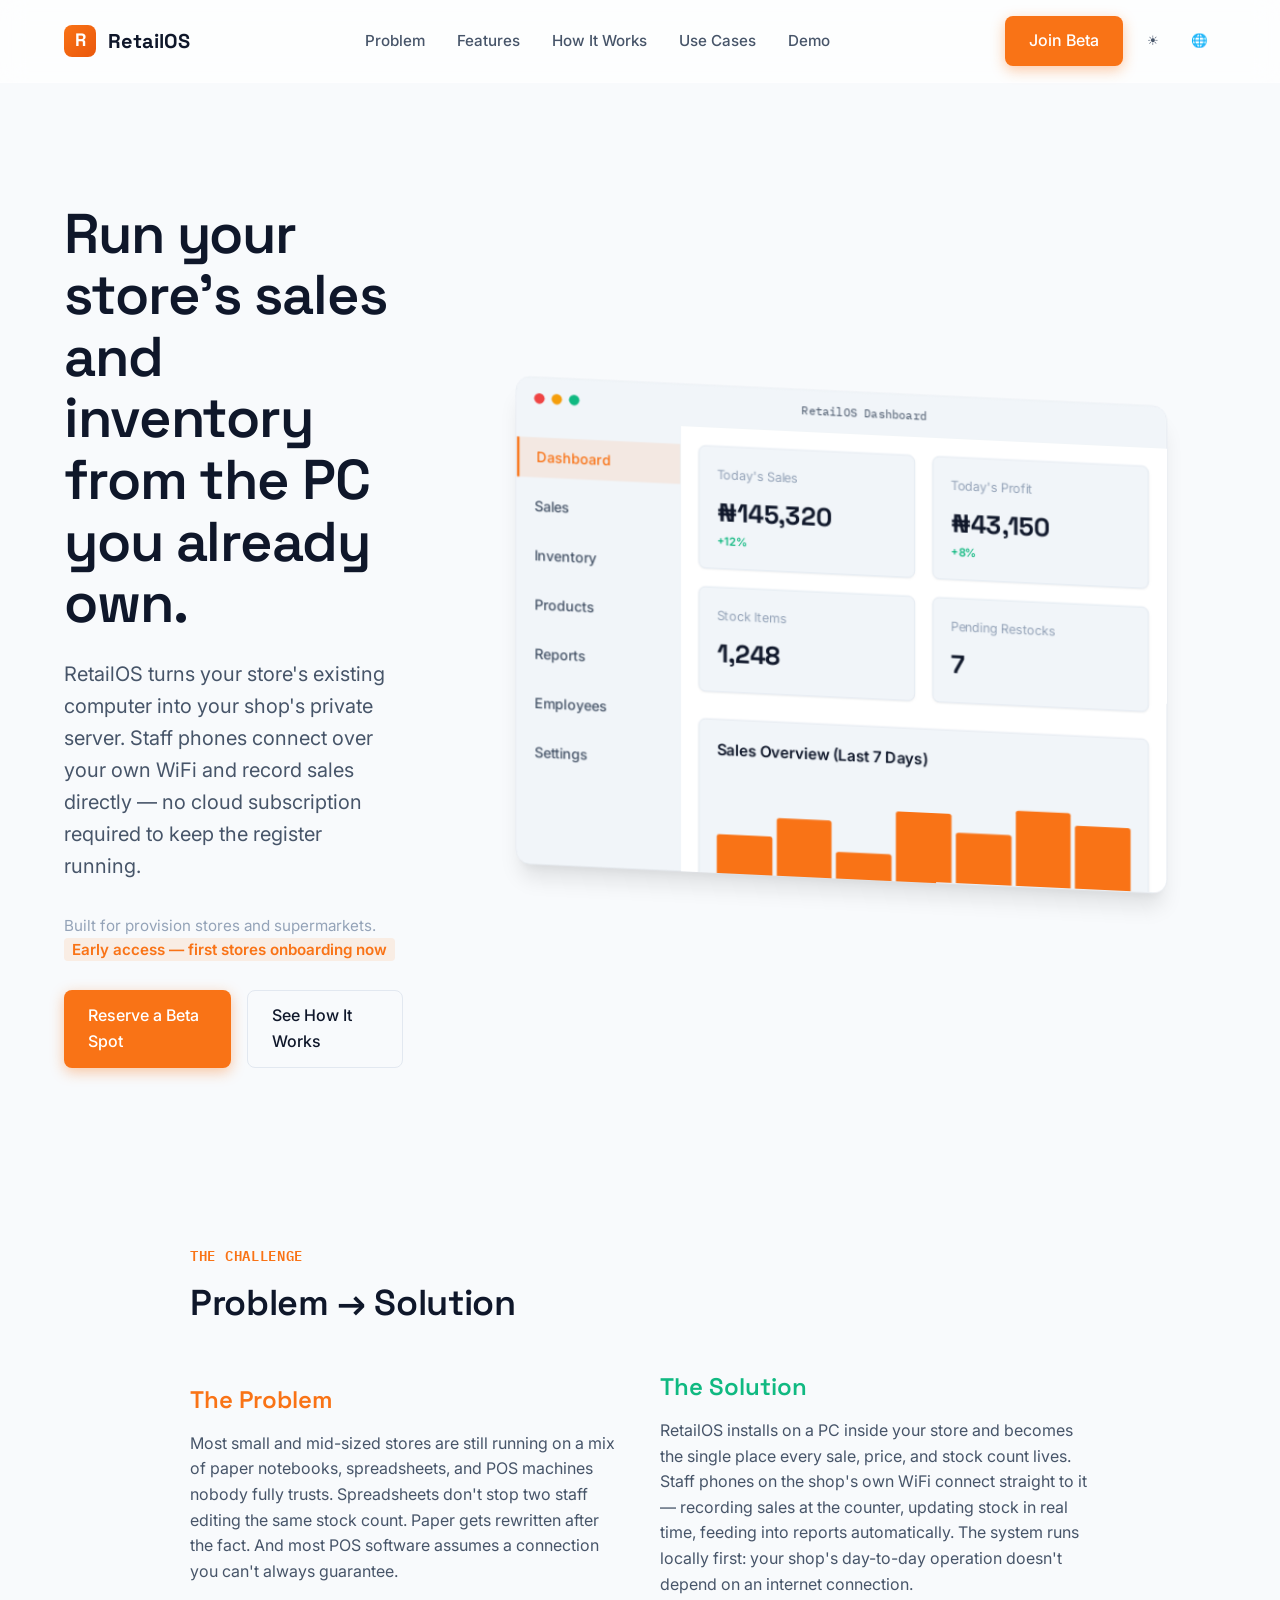
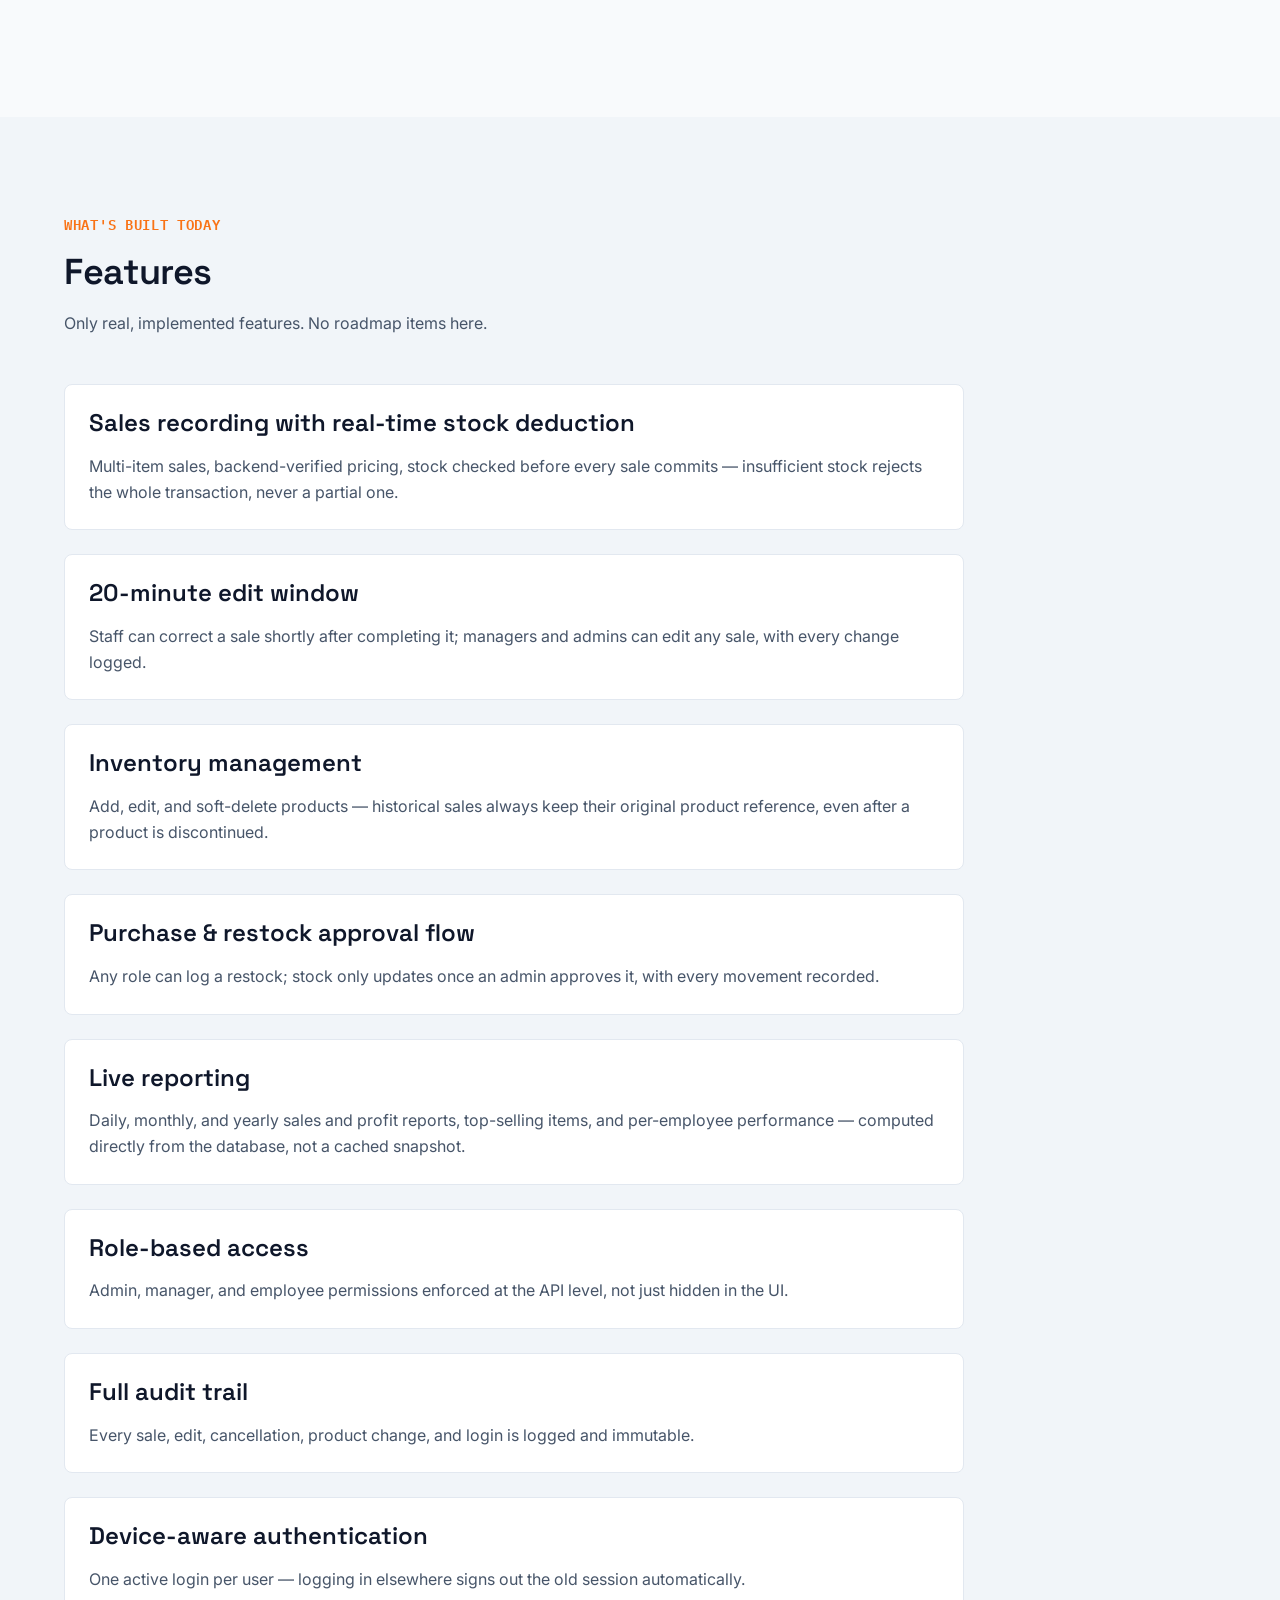
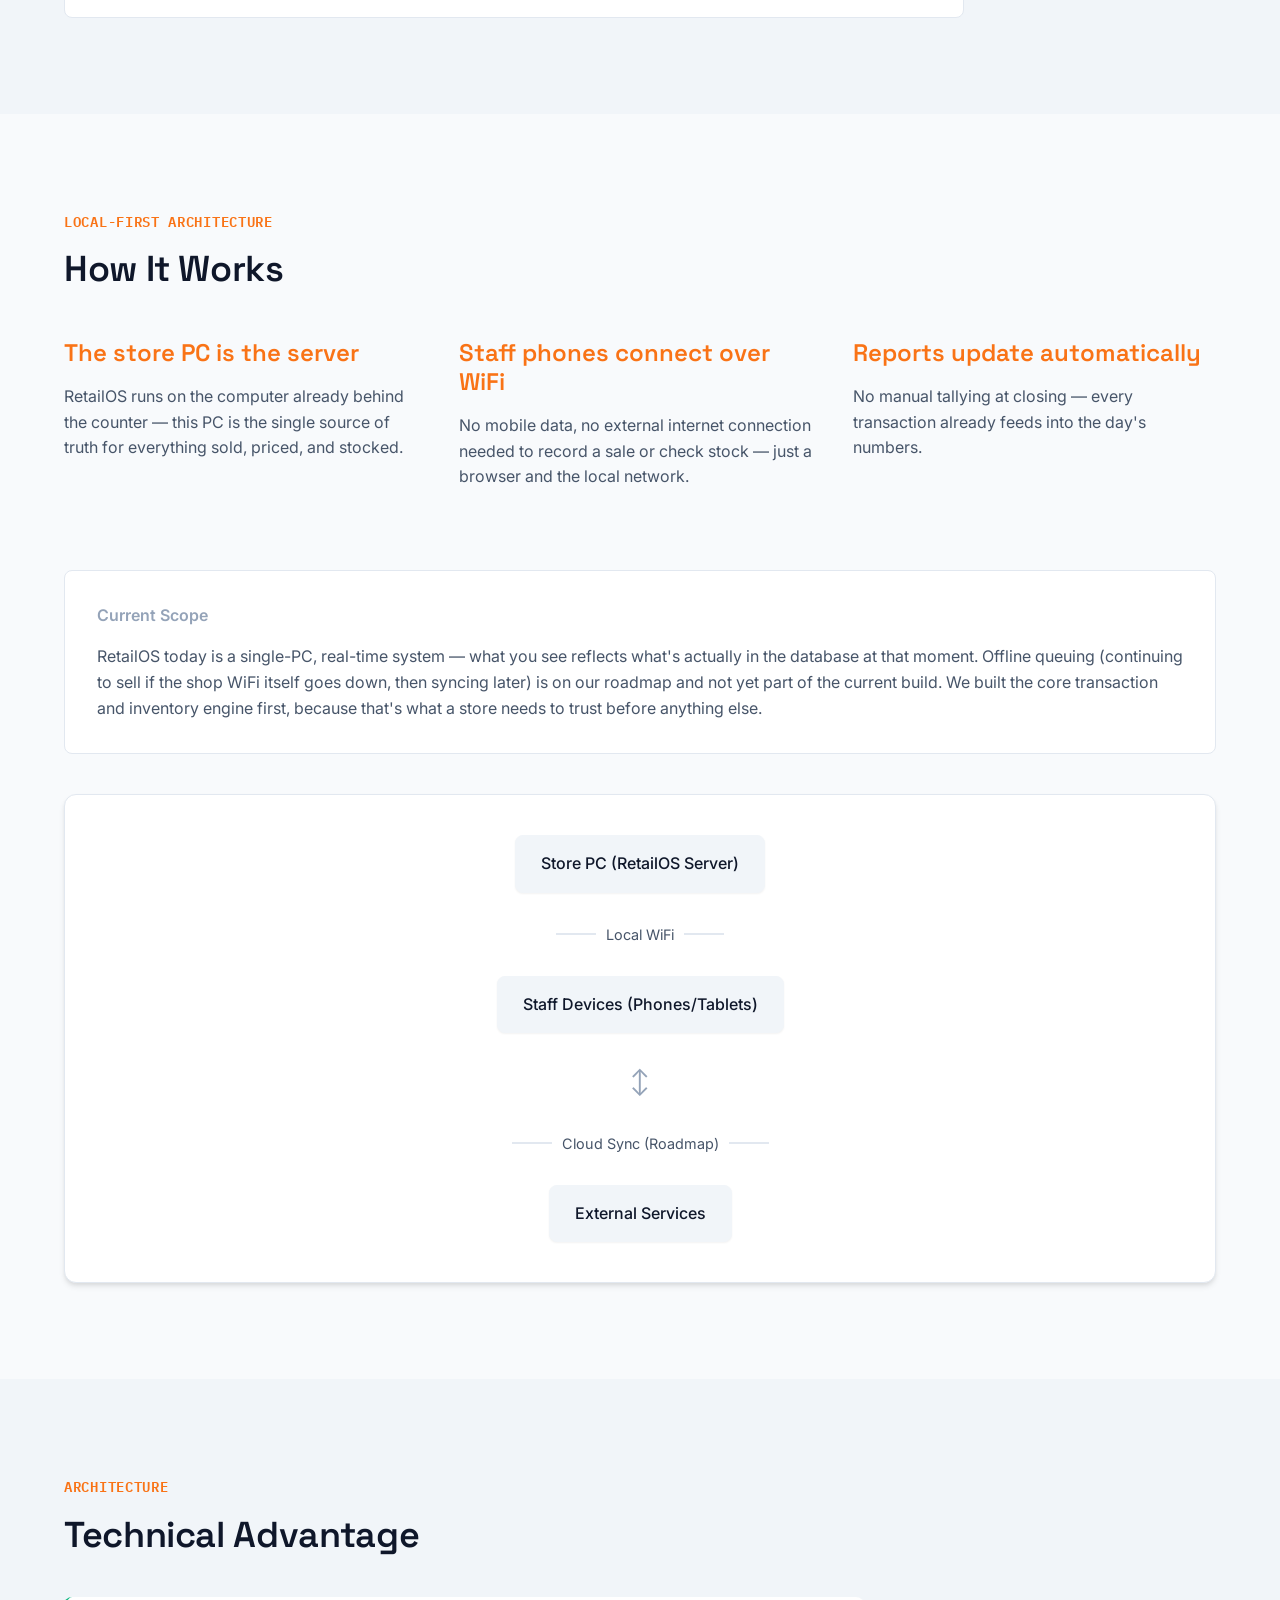
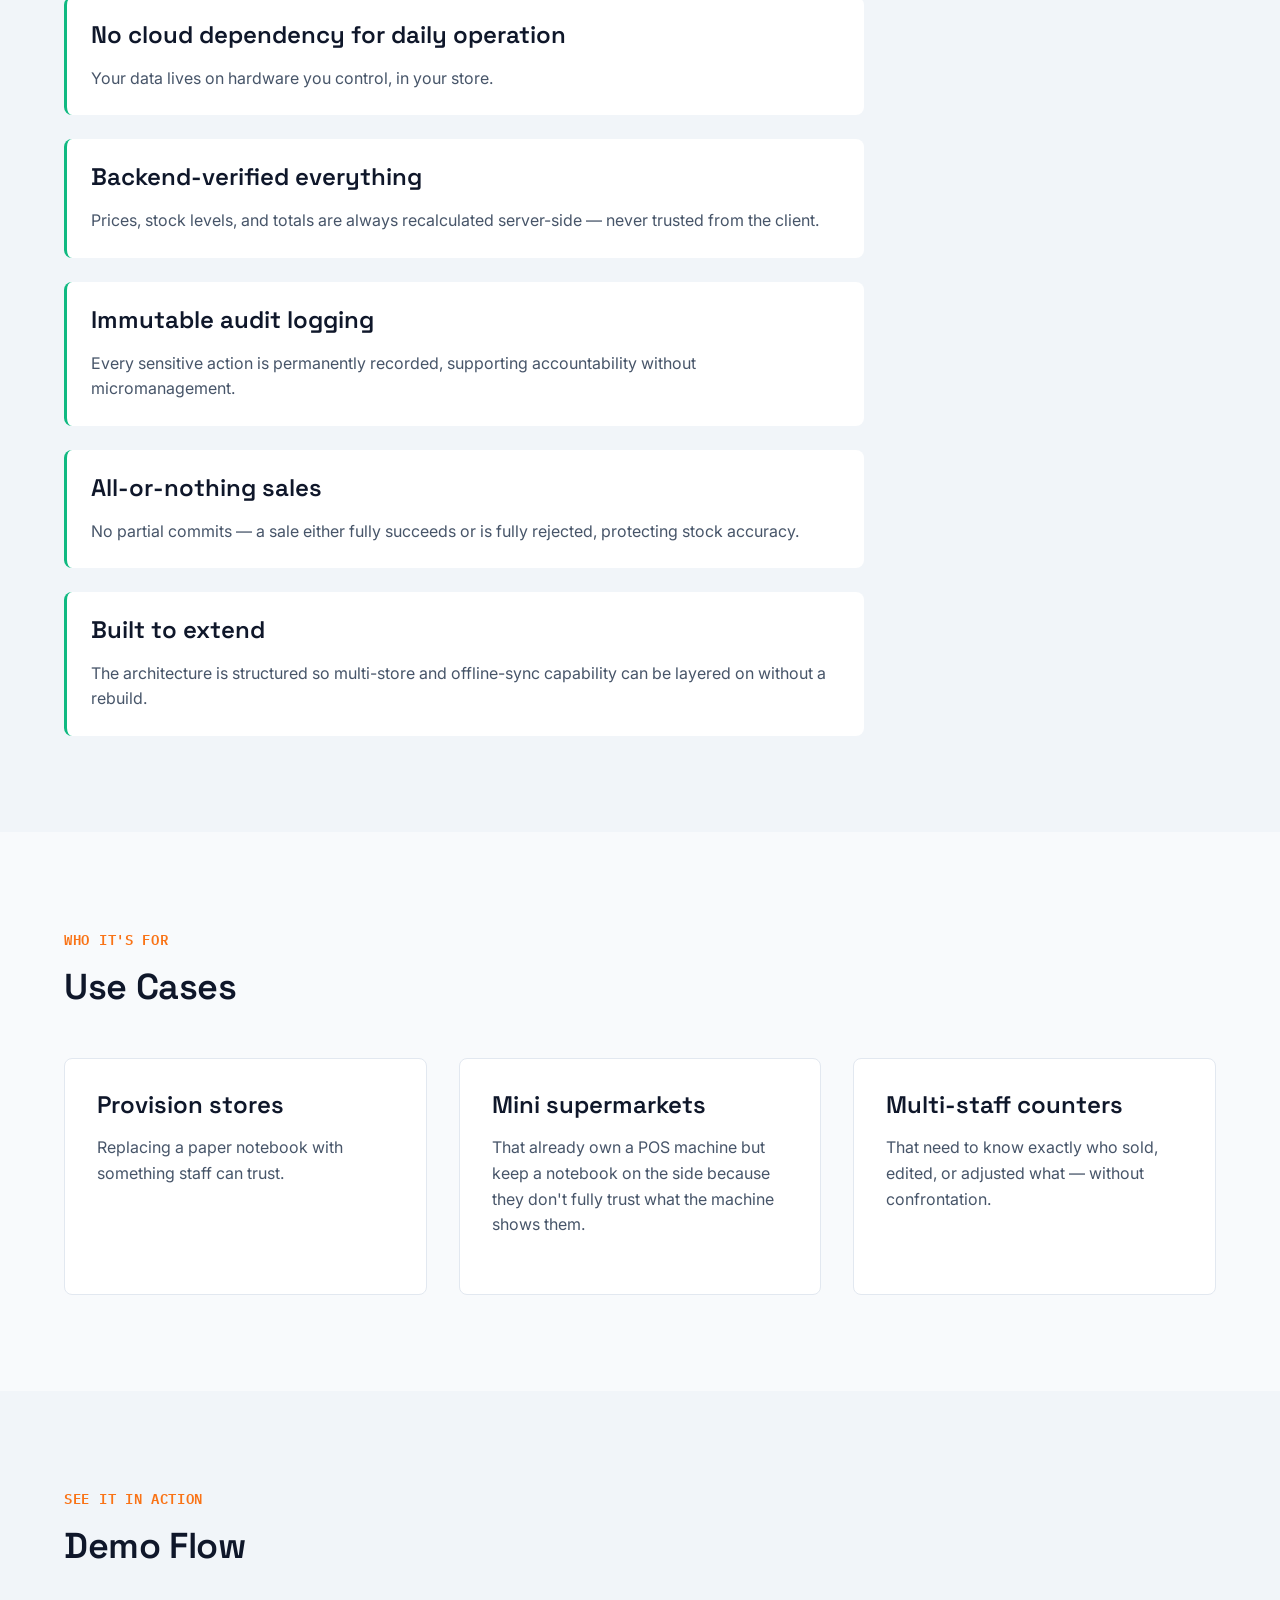
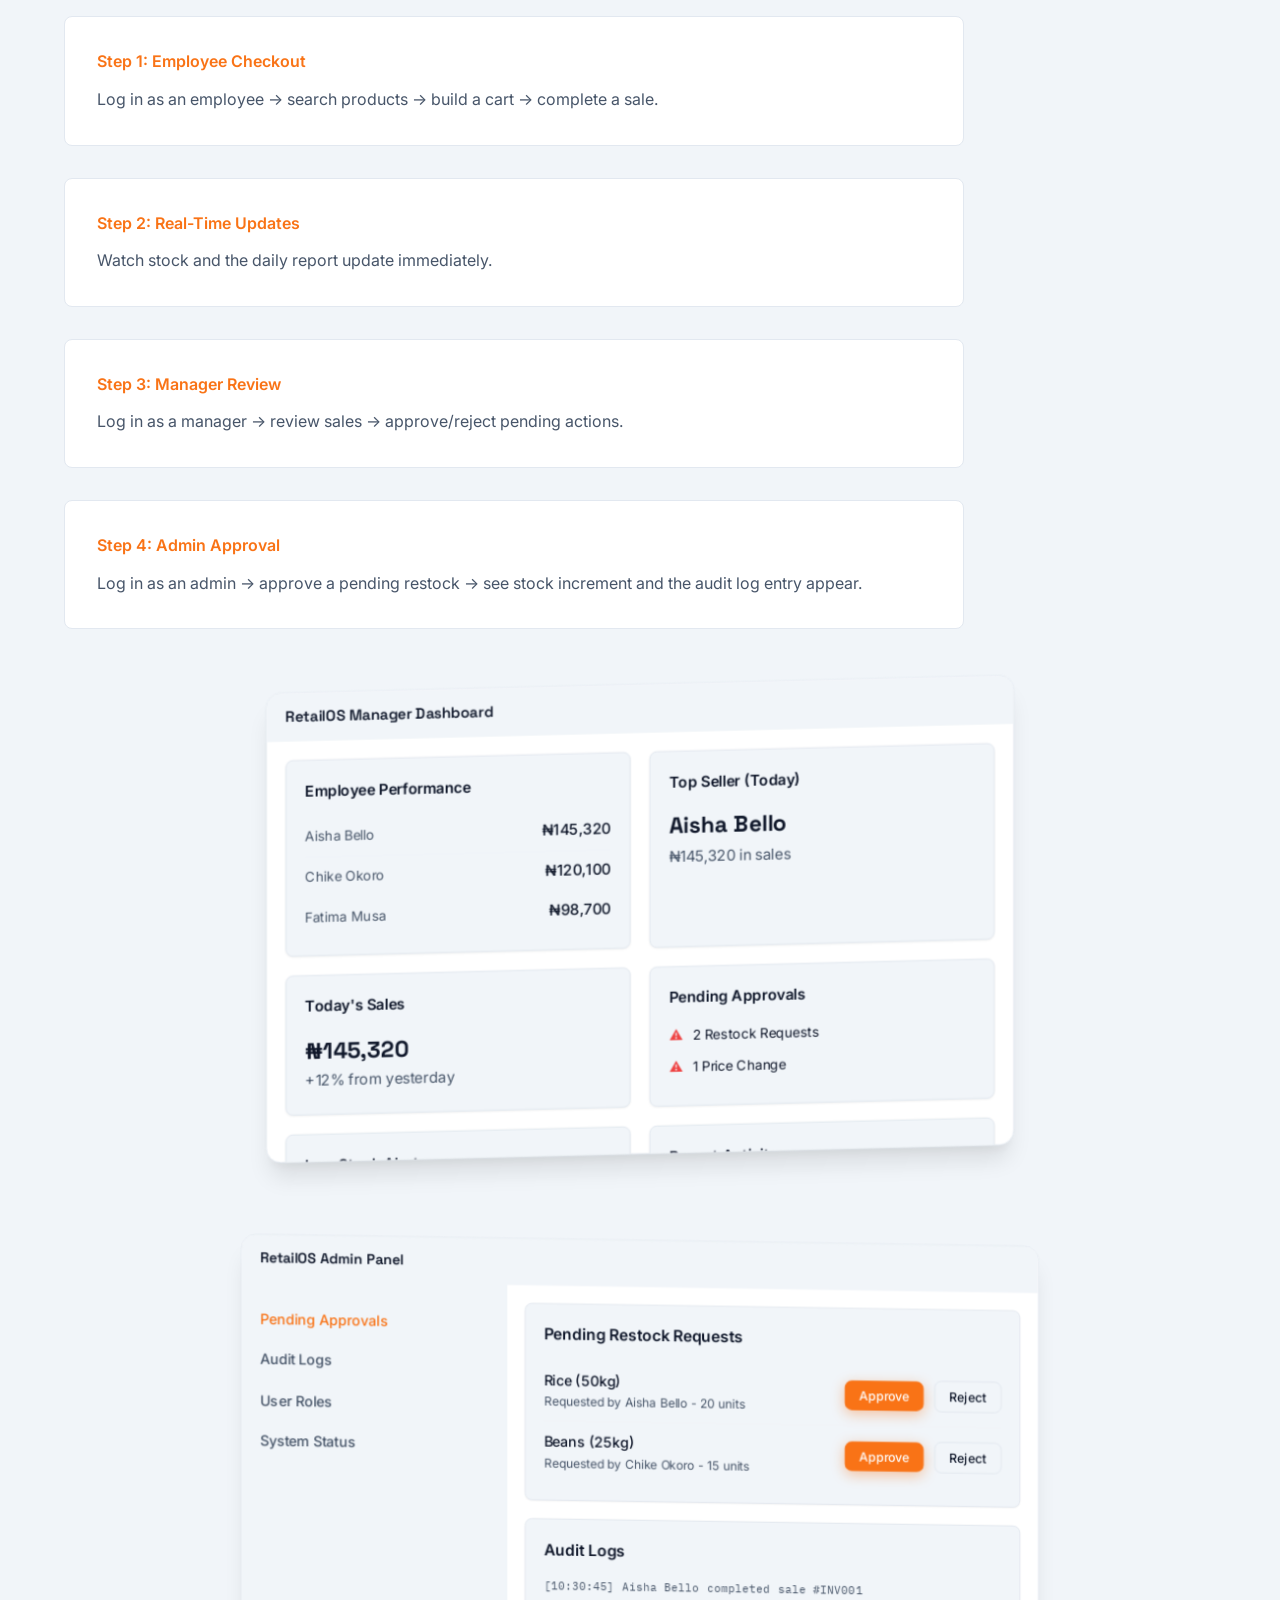
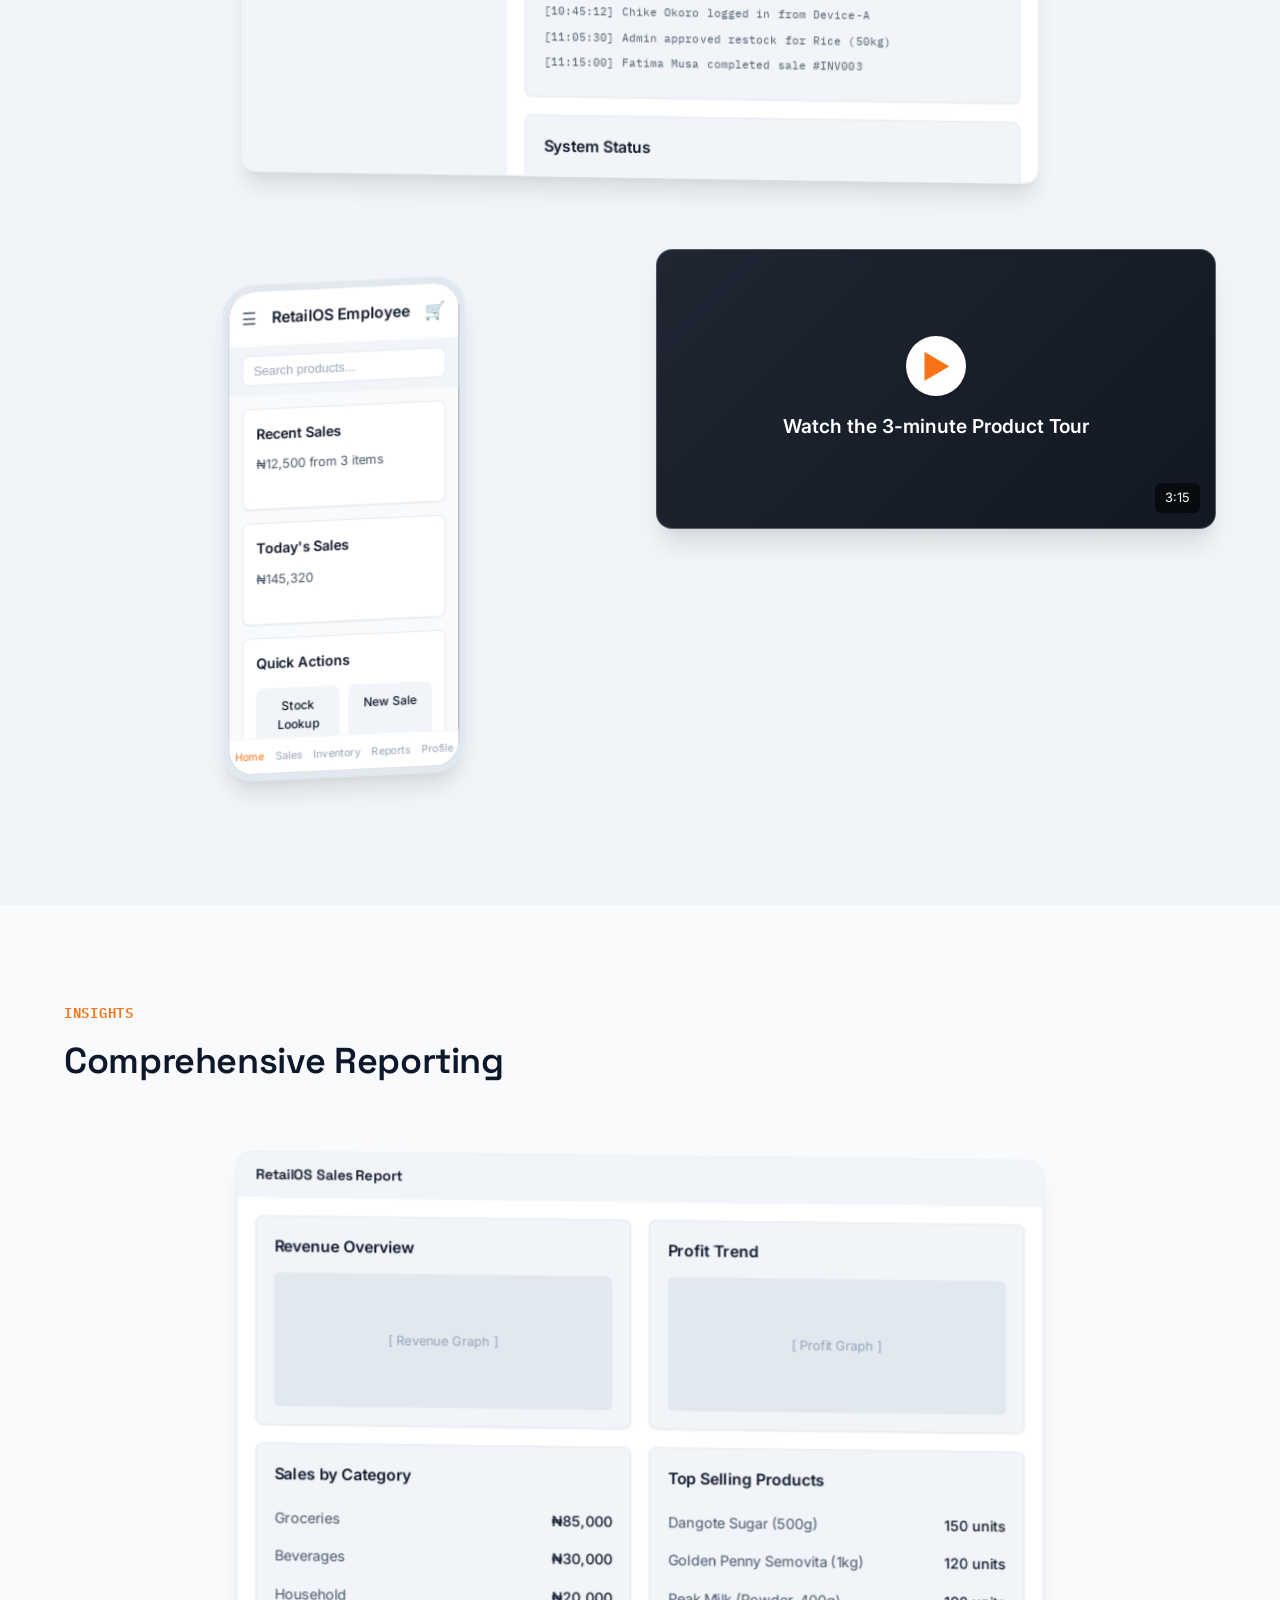
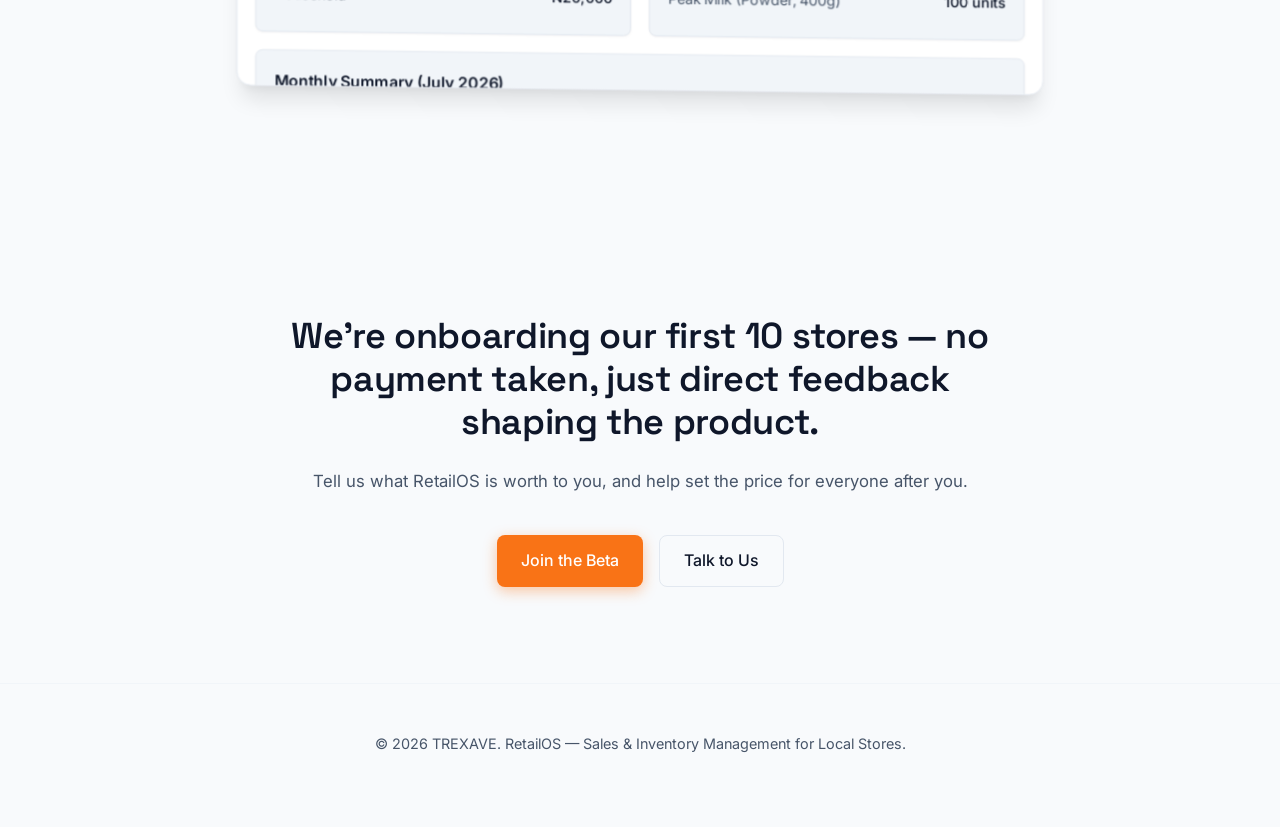
==== retailos.html @ 7432a043 "landing" ====
<!DOCTYPE html>
<html lang="en">

<head>
  <meta charset="UTF-8">
  <meta name="viewport" content="width=device-width, initial-scale=1.0">
  <title>RetailOS — Sales & Inventory Management for Local Stores</title>
  <link rel="preconnect" href="https://fonts.googleapis.com">
  <link rel="preconnect" href="https://fonts.gstatic.com" crossorigin>
  <link
    href="https://fonts.googleapis.com/css2?family=Space+Grotesk:wght@400;500;600;700&family=Inter:wght@400;500;600;700&family=IBM+Plex+Mono:wght@400;500;600&display=swap"
    rel="stylesheet">
  <style>
    /* Embedded CSS from style.css */
    :root {
      /* TX RetailOS Design System - Light Mode (Default) */
      --primary: #F97316; /* Primary Orange */
      --primary-hover: #EA580C;
      --primary-light: rgba(249, 115, 22, 0.1);
      --accent: #F97316;
      --accent-soft: rgba(249, 115, 22, 0.1);
      
      --bg-main: #F8FAFC;
      --surface: #FFFFFF;
      --surface-2: #F1F5F9;
      --surface-3: #E2E8F0;
      
      --text-main: #0F172A;
      --text-muted: #475569;
      --text-faint: #94A3B8;
      
      --border: #E2E8F0;
      --border-soft: #F1F5F9;
      
      --success: #10B981;
      --success-bg: rgba(16, 185, 129, 0.1);
      --danger: #EF4444;
      --danger-bg: rgba(239, 68, 68, 0.1);
      --warning: #F59E0B;
      --warning-bg: rgba(245, 158, 11, 0.1);
      --info: #3B82F6;
      --info-bg: rgba(59, 130, 246, 0.1);
      
      --shadow-sm: 0 1px 2px 0 rgba(0, 0, 0, 0.05);
      --shadow-md: 0 4px 6px -1px rgba(0, 0, 0, 0.1), 0 2px 4px -1px rgba(0, 0, 0, 0.06);
      --shadow-lg: 0 10px 15px -3px rgba(0, 0, 0, 0.1), 0 4px 6px -2px rgba(0, 0, 0, 0.05);
      --shadow-xl: 0 20px 25px -5px rgba(0, 0, 0, 0.1), 0 10px 10px -5px rgba(0, 0, 0, 0.04);
      --shadow-glass: 0 8px 32px 0 rgba(31, 38, 135, 0.07);
      
      --radius-sm: 0.375rem;
      --radius-md: 0.5rem;
      --radius-lg: 0.75rem;
      --radius-xl: 1rem;
      --radius-2xl: 1.5rem;
      --radius-full: 9999px;
      
      --font-sans: 'Inter', -apple-system, BlinkMacSystemFont, 'Segoe UI', Roboto, Helvetica, Arial, sans-serif;
      --font-display: 'Space Grotesk', var(--font-sans);
      --font-mono: 'IBM Plex Mono', 'JetBrains Mono', monospace;
      
      --glass-bg: rgba(255, 255, 255, 0.7);
      --glass-border: rgba(255, 255, 255, 0.18);
    }
    
    [data-theme="dark"] {
      /* TX RetailOS Design System - Dark Mode */
      --bg-main: #0B0D10; /* Dark Background */
      --surface: #15181D;
      --surface-2: #334155;
      --surface-3: #475569;
      
      --text-main: #F8FAFC;
      --text-muted: #CBD5E1;
      --text-faint: #64748B;
      
      --border: #334155;
      --border-soft: #1E293B;
      
      --shadow-sm: 0 1px 2px 0 rgba(0, 0, 0, 0.5);
      --shadow-md: 0 4px 6px -1px rgba(0, 0, 0, 0.5), 0 2px 4px -1px rgba(0, 0, 0, 0.3);
      --shadow-lg: 0 10px 15px -3px rgba(0, 0, 0, 0.5), 0 4px 6px -2px rgba(0, 0, 0, 0.3);
      --shadow-xl: 0 20px 25px -5px rgba(0, 0, 0, 0.5), 0 10px 10px -5px rgba(0, 0, 0, 0.3);
      --shadow-glass: 0 8px 32px 0 rgba(0, 0, 0, 0.37);
      
      --glass-bg: rgba(30, 41, 59, 0.7);
      --glass-border: rgba(255, 255, 255, 0.05);
    }
    
    * {
      box-sizing: border-box;
      margin: 0;
      padding: 0;
    }
    
    body {
      font-family: var(--font-sans);
      background-color: var(--bg-main);
      color: var(--text-main);
      line-height: 1.6;
      -webkit-font-smoothing: antialiased;
      -moz-osx-font-smoothing: grayscale;
      transition: background-color 0.3s ease, color 0.3s ease;
    }
    
    h1, h2, h3, h4, h5, h6 {
      font-family: var(--font-display);
      font-weight: 600;
      line-height: 1.2;
      margin-bottom: 1rem;
      color: var(--text-main);
    }
    
    h1 { font-size: 3rem; letter-spacing: -0.02em; }
    h2 { font-size: 2.25rem; letter-spacing: -0.01em; }
    h3 { font-size: 1.5rem; }
    
    p {
      margin-bottom: 1.5rem;
      color: var(--text-muted);
    }
    
    a {
      color: var(--primary);
      text-decoration: none;
      transition: color 0.2s ease;
    }
    
    a:hover {
      color: var(--primary-hover);
    }
    
    .container {
      width: 100%;
      max-width: 1200px;
      margin: 0 auto;
      padding: 0 24px;
    }
    
    .section {
      padding: 96px 0;
    }
    
    .section-soft {
      background-color: var(--surface-2);
    }
    
    .eyebrow {
      font-family: var(--font-mono);
      font-size: 0.875rem;
      text-transform: uppercase;
      letter-spacing: 0.05em;
      color: var(--primary);
      font-weight: 600;
      margin-bottom: 16px;
    }
    
    /* Buttons */
    .btn {
      display: inline-flex;
      align-items: center;
      justify-content: center;
      padding: 12px 24px;
      border-radius: var(--radius-md);
      font-weight: 500;
      font-size: 1rem;
      cursor: pointer;
      transition: all 0.2s ease;
      border: none;
      font-family: var(--font-sans);
    }
    
    .btn-primary {
      background-color: var(--primary);
      color: white;
      box-shadow: 0 4px 14px 0 rgba(249, 115, 22, 0.39);
    }
    
    .btn-primary:hover {
      background-color: var(--primary-hover);
      transform: translateY(-1px);
      box-shadow: 0 6px 20px rgba(249, 115, 22, 0.23);
      color: white;
    }
    
    .btn-outline {
      background-color: transparent;
      color: var(--text-main);
      border: 1px solid var(--border);
    }
    
    .btn-outline:hover {
      background-color: var(--surface-2);
      border-color: var(--text-faint);
    }
    
    .btn-sm {
      padding: 8px 16px;
      font-size: 0.875rem;
    }
    
    /* Header */
    .site-header {
      position: sticky;
      top: 0;
      z-index: 100;
      background: var(--glass-bg);
      backdrop-filter: blur(12px);
      -webkit-backdrop-filter: blur(12px);
      border-bottom: 1px solid var(--glass-border);
      padding: 16px 0;
    }
    
    .header-inner {
      display: flex;
      align-items: center;
      justify-content: space-between;
    }
    
    .logo {
      display: flex;
      align-items: center;
      gap: 12px;
      font-family: var(--font-display);
      font-weight: 700;
      font-size: 1.25rem;
      color: var(--text-main);
    }
    
    .logo-icon {
      width: 32px;
      height: 32px;
      background: linear-gradient(135deg, var(--primary), var(--primary-hover));
      border-radius: 8px;
      display: flex;
      align-items: center;
      justify-content: center;
      color: white;
      font-weight: bold;
      font-size: 18px;
    }
    
    .main-nav {
      display: flex;
      gap: 32px;
    }
    
    .main-nav a {
      color: var(--text-muted);
      font-weight: 500;
      font-size: 0.95rem;
    }
    
    .main-nav a:hover {
      color: var(--text-main);
    }
    
    .header-actions {
      display: flex;
      align-items: center;
      gap: 16px;
    }
    
    /* Theme & Lang Toggles */
    .icon-btn {
      background: transparent;
      border: none;
      color: var(--text-muted);
      cursor: pointer;
      padding: 8px;
      border-radius: var(--radius-md);
      display: flex;
      align-items: center;
      justify-content: center;
      transition: all 0.2s ease;
    }
    
    .icon-btn:hover {
      background: var(--surface-2);
      color: var(--text-main);
    }
    
    .lang-selector {
      position: relative;
    }
    
    .lang-dropdown {
      position: absolute;
      top: 100%;
      right: 0;
      margin-top: 8px;
      background: var(--surface);
      border: 1px solid var(--border);
      border-radius: var(--radius-md);
      box-shadow: var(--shadow-lg);
      padding: 8px;
      min-width: 160px;
      display: none;
      z-index: 1000;
    }
    
    .lang-selector:hover .lang-dropdown {
      display: block;
    }
    
    .lang-option {
      display: block;
      padding: 8px 12px;
      color: var(--text-main);
      text-decoration: none;
      border-radius: var(--radius-sm);
      font-size: 0.9rem;
    }
    
    .lang-option:hover {
      background: var(--surface-2);
    }
    
    /* Hero Section */
    .hero {
      padding: 120px 0 80px;
      overflow: hidden;
    }
    
    .hero-grid {
      display: grid;
      grid-template-columns: 1fr 1fr;
      gap: 64px;
      align-items: center;
    }
    
    .hero-copy h1 {
      font-size: 3.5rem;
      line-height: 1.1;
      margin-bottom: 24px;
    }
    
    .hero-sub {
      font-size: 1.25rem;
      color: var(--text-muted);
      margin-bottom: 32px;
      max-width: 540px;
    }
    
    .hero-actions {
      display: flex;
      gap: 16px;
    }
    
    /* Glassmorphism & Mockup Base Styles */
    .mockup-container {
      position: relative;
      perspective: 1000px;
    }
    
    .glass-panel {
      background: var(--glass-bg);
      backdrop-filter: blur(16px);
      -webkit-backdrop-filter: blur(16px);
      border: 1px solid var(--glass-border);
      border-radius: var(--radius-xl);
      box-shadow: var(--shadow-glass);
      overflow: hidden;
    }
    
    /* Desktop Dashboard Mockup Styles */
    .desktop-mockup {
      position: relative;
      width: 100%;
      max-width: 900px;
      height: 550px;
      margin: 0 auto;
      transform-style: preserve-3d;
      transform: rotateX(10deg) rotateY(15deg) rotateZ(0deg) scale(0.9);
      transition: all 0.3s ease;
      border-radius: var(--radius-xl);
      overflow: hidden;
      box-shadow: var(--shadow-xl);
      background: var(--surface);
      border: 1px solid var(--border);
    }

    .desktop-mockup:hover {
      transform: rotateX(0deg) rotateY(0deg) scale(1);
      box-shadow: 0 25px 50px -12px rgba(0, 0, 0, 0.25);
    }

    .desktop-mockup-header {
      display: flex;
      align-items: center;
      justify-content: space-between;
      padding: 12px 20px;
      border-bottom: 1px solid var(--border-soft);
      background: var(--surface-2);
    }

    .desktop-mockup-header .controls {
      display: flex;
      gap: 8px;
    }

    .desktop-mockup-header .control-btn {
      width: 12px;
      height: 12px;
      border-radius: 50%;
      background-color: var(--text-faint);
    }

    .desktop-mockup-header .control-btn.close { background-color: var(--danger); }
    .desktop-mockup-header .control-btn.minimize { background-color: var(--warning); }
    .desktop-mockup-header .control-btn.maximize { background-color: var(--success); }

    .desktop-mockup-header .title {
      font-family: var(--font-mono);
      font-size: 0.85rem;
      color: var(--text-muted);
    }

    .desktop-mockup-content {
      display: flex;
      height: calc(100% - 40px);
    }

    .desktop-mockup-sidebar {
      width: 200px;
      background: var(--surface-2);
      border-right: 1px solid var(--border-soft);
      padding: 20px 0;
      display: flex;
      flex-direction: column;
      gap: 10px;
    }

    .desktop-mockup-sidebar-item {
      display: flex;
      align-items: center;
      gap: 10px;
      padding: 10px 20px;
      color: var(--text-muted);
      font-weight: 500;
      transition: all 0.2s ease;
      cursor: pointer;
    }

    .desktop-mockup-sidebar-item:hover,
    .desktop-mockup-sidebar-item.active {
      background: var(--primary-light);
      color: var(--primary);
      border-left: 3px solid var(--primary);
    }

    .desktop-mockup-main {
      flex-grow: 1;
      padding: 20px;
      overflow-y: auto;
      background: var(--surface);
    }

    .kpi-grid {
      display: grid;
      grid-template-columns: repeat(auto-fit, minmax(180px, 1fr));
      gap: 20px;
      margin-bottom: 30px;
    }

    .kpi-card {
      background: var(--surface-2);
      padding: 20px;
      border-radius: var(--radius-md);
      border: 1px solid var(--border);
      box-shadow: var(--shadow-sm);
    }

    .kpi-card .label {
      font-size: 0.9rem;
      color: var(--text-faint);
      margin-bottom: 8px;
    }

    .kpi-card .value {
      font-size: 1.8rem;
      font-family: var(--font-display);
      font-weight: 700;
      color: var(--text-main);
    }

    .kpi-card .change {
      font-size: 0.8rem;
      color: var(--success);
      font-weight: 600;
    }

    .chart-card {
      background: var(--surface-2);
      padding: 20px;
      border-radius: var(--radius-md);
      border: 1px solid var(--border);
      box-shadow: var(--shadow-sm);
      margin-bottom: 30px;
    }

    .chart-card .chart-title {
      font-size: 1.1rem;
      font-weight: 600;
      margin-bottom: 15px;
      color: var(--text-main);
    }

    .css-chart {
      display: flex;
      height: 150px;
      align-items: flex-end;
      gap: 5px;
      padding-top: 10px;
      border-bottom: 1px solid var(--border-soft);
      position: relative;
    }

    .css-chart-bar {
      flex-grow: 1;
      background-color: var(--primary);
      width: 20px;
      border-radius: 3px 3px 0 0;
      transition: height 0.3s ease;
      position: relative;
    }

    .css-chart-bar:hover {
      background-color: var(--primary-hover);
    }

    .css-chart-line {
      position: absolute;
      bottom: 0;
      left: 0;
      width: 100%;
      height: 100%;
      background: linear-gradient(to top, var(--primary-light) 0%, transparent 100%);
      opacity: 0.6;
      clip-path: polygon(0% 100%, 10% 80%, 20% 90%, 30% 70%, 40% 85%, 50% 60%, 60% 75%, 70% 50%, 80% 65%, 90% 40%, 100% 50%, 100% 100%, 0% 100%);
    }

    .table-card {
      background: var(--surface-2);
      padding: 20px;
      border-radius: var(--radius-md);
      border: 1px solid var(--border);
      box-shadow: var(--shadow-sm);
      margin-bottom: 30px;
    }

    .table-card .table-title {
      font-size: 1.1rem;
      font-weight: 600;
      margin-bottom: 15px;
      color: var(--text-main);
    }

    .mockup-table {
      width: 100%;
      border-collapse: collapse;
      font-size: 0.9rem;
    }

    .mockup-table th,
    .mockup-table td {
      padding: 12px 10px;
      text-align: left;
      border-bottom: 1px solid var(--border-soft);
    }

    .mockup-table th {
      color: var(--text-faint);
      font-weight: 500;
      text-transform: uppercase;
      font-size: 0.8rem;
    }

    .mockup-table td {
      color: var(--text-muted);
    }

    .mockup-table tbody tr:hover {
      background-color: var(--surface-3);
    }

    .status-badge {
      display: inline-block;
      padding: 4px 8px;
      border-radius: var(--radius-sm);
      font-size: 0.75rem;
      font-weight: 600;
    }

    .status-badge.success { background-color: var(--success-bg); color: var(--success); }
    .status-badge.pending { background-color: var(--warning-bg); color: var(--warning); }
    .status-badge.failed { background-color: var(--danger-bg); color: var(--danger); }

    .inventory-status-card {
      background: var(--surface-2);
      padding: 20px;
      border-radius: var(--radius-md);
      border: 1px solid var(--border);
      box-shadow: var(--shadow-sm);
    }

    .inventory-status-card .item {
      margin-bottom: 15px;
    }

    .inventory-status-card .item-name {
      font-size: 0.95rem;
      color: var(--text-main);
      margin-bottom: 5px;
    }

    .progress-bar-container {
      background-color: var(--surface-3);
      border-radius: var(--radius-full);
      height: 8px;
      overflow: hidden;
    }

    .progress-bar {
      height: 100%;
      border-radius: var(--radius-full);
      transition: width 0.3s ease;
    }

    .progress-bar.high { background-color: var(--success); }
    .progress-bar.medium { background-color: var(--warning); }
    .progress-bar.low { background-color: var(--danger); }

    /* Mobile Mockup Styles */
    .mobile-mockup {
      position: relative;
      width: 280px;
      height: 560px;
      background: #0F172A;
      border-radius: 36px;
      box-shadow: var(--shadow-xl);
      border: 8px solid var(--surface-3);
      overflow: hidden;
      margin: 0 auto;
      transform: rotateX(10deg) rotateY(-15deg) rotateZ(0deg) scale(0.9);
      transition: all 0.3s ease;
    }

    .mobile-mockup:hover {
      transform: rotateX(0deg) rotateY(0deg) scale(1);
      box-shadow: 0 25px 50px -12px rgba(0, 0, 0, 0.25);
    }

    .mobile-mockup-screen {
      width: 100%;
      height: 100%;
      background: var(--bg-main);
      display: flex;
      flex-direction: column;
      font-family: var(--font-sans);
    }

    .mobile-header {
      display: flex;
      align-items: center;
      justify-content: space-between;
      padding: 15px;
      background: var(--surface);
      border-bottom: 1px solid var(--border-soft);
      color: var(--text-main);
    }

    .mobile-header .title {
      font-weight: 600;
      font-size: 1.1rem;
    }

    .mobile-header .icon {
      font-size: 1.2rem;
      color: var(--text-muted);
    }

    .mobile-search-bar {
      padding: 10px 15px;
      background: var(--surface-2);
      border-bottom: 1px solid var(--border-soft);
    }

    .mobile-search-bar input {
      width: 100%;
      padding: 8px 12px;
      border: 1px solid var(--border);
      border-radius: var(--radius-md);
      background: var(--surface);
      color: var(--text-main);
      font-size: 0.9rem;
    }

    .mobile-search-bar input::placeholder {
      color: var(--text-faint);
    }

    .mobile-content {
      flex-grow: 1;
      padding: 15px;
      overflow-y: auto;
    }

    .mobile-card {
      background: var(--surface);
      padding: 15px;
      border-radius: var(--radius-md);
      box-shadow: var(--shadow-sm);
      margin-bottom: 15px;
      border: 1px solid var(--border);
    }

    .mobile-card .card-title {
      font-size: 1rem;
      font-weight: 600;
      margin-bottom: 10px;
      color: var(--text-main);
    }

    .mobile-card .card-text {
      font-size: 0.9rem;
      color: var(--text-muted);
    }

    .mobile-quick-actions {
      display: grid;
      grid-template-columns: repeat(2, 1fr);
      gap: 10px;
      margin-top: 15px;
    }

    .mobile-action-btn {
      background: var(--surface-2);
      padding: 10px;
      border-radius: var(--radius-md);
      text-align: center;
      font-size: 0.85rem;
      color: var(--text-main);
      font-weight: 500;
      cursor: pointer;
      transition: background 0.2s ease;
    }

    .mobile-action-btn:hover {
      background: var(--surface-3);
    }

    .mobile-bottom-nav {
      display: flex;
      justify-content: space-around;
      padding: 10px 0;
      background: var(--surface);
      border-top: 1px solid var(--border-soft);
    }

    .mobile-nav-item {
      display: flex;
      flex-direction: column;
      align-items: center;
      color: var(--text-faint);
      font-size: 0.75rem;
      gap: 4px;
    }

    .mobile-nav-item.active {
      color: var(--primary);
    }

    /* Video Card Mockup */
    .video-card {
      position: relative;
      width: 100%;
      height: 280px;
      background: linear-gradient(135deg, #334155, #1E293B);
      border-radius: var(--radius-xl);
      overflow: hidden;
      display: flex;
      align-items: center;
      justify-content: center;
      box-shadow: var(--shadow-xl);
      cursor: pointer;
      transition: all 0.3s ease;
    }

    .video-card:hover {
      transform: translateY(-5px);
      box-shadow: 0 25px 50px -12px rgba(0, 0, 0, 0.25);
    }

    .video-card-overlay {
      position: absolute;
      top: 0;
      left: 0;
      width: 100%;
      height: 100%;
      background: rgba(0, 0, 0, 0.4);
      backdrop-filter: blur(5px);
      -webkit-backdrop-filter: blur(5px);
      display: flex;
      flex-direction: column;
      align-items: center;
      justify-content: center;
      gap: 15px;
      color: white;
      text-align: center;
    }

    .play-button {
      width: 60px;
      height: 60px;
      background: white;
      border-radius: 50%;
      display: flex;
      align-items: center;
      justify-content: center;
      font-size: 2rem;
      color: var(--primary);
      box-shadow: var(--shadow-md);
      transition: transform 0.2s ease;
    }

    .play-button:hover {
      transform: scale(1.1);
    }

    .duration-badge {
      position: absolute;
      bottom: 15px;
      right: 15px;
      background: rgba(0, 0, 0, 0.6);
      color: white;
      padding: 5px 10px;
      border-radius: var(--radius-sm);
      font-size: 0.8rem;
    }

    .video-card-text {
      font-size: 1.2rem;
      font-weight: 600;
    }

    /* Sync Flow Diagram */
    .sync-diagram {
      display: flex;
      flex-direction: column;
      align-items: center;
      gap: 30px;
      padding: 40px;
      background: var(--surface);
      border: 1px solid var(--border);
      border-radius: var(--radius-lg);
      box-shadow: var(--shadow-md);
      text-align: center;
    }

    .sync-node {
      background: var(--surface-2);
      padding: 15px 25px;
      border-radius: var(--radius-md);
      border: 1px solid var(--border-soft);
      font-weight: 500;
      color: var(--text-main);
      box-shadow: var(--shadow-sm);
    }

    .sync-arrow {
      font-size: 1.5rem;
      color: var(--text-faint);
    }

    .sync-connection {
      display: flex;
      align-items: center;
      gap: 10px;
      color: var(--text-muted);
      font-size: 0.9rem;
    }

    .sync-connection .line {
      width: 40px;
      height: 2px;
      background-color: var(--border);
    }

    .sync-connection .label {
      white-space: nowrap;
    }

    /* Manager Dashboard Mockup */
    .manager-mockup {
      position: relative;
      width: 100%;
      max-width: 800px;
      height: 500px;
      margin: 0 auto;
      transform-style: preserve-3d;
      transform: rotateX(8deg) rotateY(-10deg) rotateZ(0deg) scale(0.95);
      transition: all 0.3s ease;
      border-radius: var(--radius-xl);
      overflow: hidden;
      box-shadow: var(--shadow-xl);
      background: var(--surface);
      border: 1px solid var(--border);
    }

    .manager-mockup:hover {
      transform: rotateX(0deg) rotateY(0deg) scale(1);
      box-shadow: 0 25px 50px -12px rgba(0, 0, 0, 0.25);
    }

    .manager-mockup-header {
      display: flex;
      align-items: center;
      justify-content: space-between;
      padding: 12px 20px;
      border-bottom: 1px solid var(--border-soft);
      background: var(--surface-2);
    }

    .manager-mockup-header .title {
      font-family: var(--font-display);
      font-size: 1rem;
      font-weight: 600;
      color: var(--text-main);
    }

    .manager-mockup-content {
      display: grid;
      grid-template-columns: repeat(2, 1fr);
      gap: 20px;
      padding: 20px;
      height: calc(100% - 40px);
      overflow-y: auto;
    }

    .manager-card {
      background: var(--surface-2);
      padding: 20px;
      border-radius: var(--radius-md);
      border: 1px solid var(--border);
      box-shadow: var(--shadow-sm);
    }

    .manager-card .card-header {
      display: flex;
      justify-content: space-between;
      align-items: center;
      margin-bottom: 15px;
    }

    .manager-card .card-title {
      font-size: 1rem;
      font-weight: 600;
      color: var(--text-main);
    }

    .manager-card .card-value {
      font-size: 1.5rem;
      font-family: var(--font-display);
      font-weight: 700;
      color: var(--text-main);
    }

    .manager-card .metric-item {
      display: flex;
      justify-content: space-between;
      align-items: center;
      padding: 8px 0;
      border-bottom: 1px solid var(--border-soft);
    }

    .manager-card .metric-item:last-child {
      border-bottom: none;
    }

    .manager-card .metric-label {
      color: var(--text-muted);
      font-size: 0.9rem;
    }

    .manager-card .metric-value {
      color: var(--text-main);
      font-weight: 500;
    }

    .manager-card .alert-item {
      display: flex;
      align-items: center;
      gap: 10px;
      margin-bottom: 10px;
      font-size: 0.9rem;
      color: var(--text-main);
    }

    .manager-card .alert-item .icon {
      color: var(--danger);
    }

    /* Admin Panel Mockup */
    .admin-mockup {
      position: relative;
      width: 100%;
      max-width: 900px;
      height: 600px;
      margin: 0 auto;
      transform-style: preserve-3d;
      transform: rotateX(5deg) rotateY(10deg) rotateZ(0deg) scale(0.9);
      transition: all 0.3s ease;
      border-radius: var(--radius-xl);
      overflow: hidden;
      box-shadow: var(--shadow-xl);
      background: var(--surface);
      border: 1px solid var(--border);
    }

    .admin-mockup:hover {
      transform: rotateX(0deg) rotateY(0deg) scale(1);
      box-shadow: 0 25px 50px -12px rgba(0, 0, 0, 0.25);
    }

    .admin-mockup-header {
      display: flex;
      align-items: center;
      justify-content: space-between;
      padding: 12px 20px;
      border-bottom: 1px solid var(--border-soft);
      background: var(--surface-2);
    }

    .admin-mockup-header .title {
      font-family: var(--font-display);
      font-size: 1rem;
      font-weight: 600;
      color: var(--text-main);
    }

    .admin-mockup-content {
      display: grid;
      grid-template-columns: 1fr 2fr;
      height: calc(100% - 40px);
    }

    .admin-sidebar {
      background: var(--surface-2);
      border-right: 1px solid var(--border-soft);
      padding: 20px;
    }

    .admin-sidebar-item {
      padding: 10px 0;
      color: var(--text-muted);
      font-weight: 500;
      cursor: pointer;
      transition: color 0.2s ease;
    }

    .admin-sidebar-item:hover,
    .admin-sidebar-item.active {
      color: var(--primary);
    }

    .admin-main-content {
      padding: 20px;
      overflow-y: auto;
    }

    .admin-card {
      background: var(--surface-2);
      padding: 20px;
      border-radius: var(--radius-md);
      border: 1px solid var(--border);
      box-shadow: var(--shadow-sm);
      margin-bottom: 20px;
    }

    .admin-card .card-title {
      font-size: 1.1rem;
      font-weight: 600;
      margin-bottom: 15px;
      color: var(--text-main);
    }

    .restock-request-item {
      display: flex;
      justify-content: space-between;
      align-items: center;
      padding: 10px 0;
      border-bottom: 1px solid var(--border-soft);
    }

    .restock-request-item:last-child {
      border-bottom: none;
    }

    .restock-info {
      display: flex;
      flex-direction: column;
    }

    .restock-product {
      font-weight: 500;
      color: var(--text-main);
    }

    .restock-details {
      font-size: 0.85rem;
      color: var(--text-muted);
    }

    .restock-actions .btn {
      margin-left: 8px;
    }

    .log-item {
      font-family: var(--font-mono);
      font-size: 0.8rem;
      color: var(--text-muted);
      margin-bottom: 8px;
    }

    .system-status-item {
      display: flex;
      justify-content: space-between;
      align-items: center;
      margin-bottom: 10px;
    }

    .system-status-item .label {
      color: var(--text-main);
      font-weight: 500;
    }

    .system-status-item .status {
      font-size: 0.9rem;
    }

    /* Report Mockup */
    .report-mockup {
      position: relative;
      width: 100%;
      max-width: 900px;
      height: 600px;
      margin: 0 auto;
      transform-style: preserve-3d;
      transform: rotateX(8deg) rotateY(5deg) rotateZ(0deg) scale(0.9);
      transition: all 0.3s ease;
      border-radius: var(--radius-xl);
      overflow: hidden;
      box-shadow: var(--shadow-xl);
      background: var(--surface);
      border: 1px solid var(--border);
    }

    .report-mockup:hover {
      transform: rotateX(0deg) rotateY(0deg) scale(1);
      box-shadow: 0 25px 50px -12px rgba(0, 0, 0, 0.25);
    }

    .report-mockup-header {
      display: flex;
      align-items: center;
      justify-content: space-between;
      padding: 12px 20px;
      border-bottom: 1px solid var(--border-soft);
      background: var(--surface-2);
    }

    .report-mockup-header .title {
      font-family: var(--font-display);
      font-size: 1rem;
      font-weight: 600;
      color: var(--text-main);
    }

    .report-mockup-content {
      padding: 20px;
      overflow-y: auto;
      height: calc(100% - 40px);
    }

    .report-grid {
      display: grid;
      grid-template-columns: repeat(auto-fit, minmax(300px, 1fr));
      gap: 20px;
      margin-bottom: 20px;
    }

    .report-card {
      background: var(--surface-2);
      padding: 20px;
      border-radius: var(--radius-md);
      border: 1px solid var(--border);
      box-shadow: var(--shadow-sm);
    }

    .report-card .card-title {
      font-size: 1.1rem;
      font-weight: 600;
      margin-bottom: 15px;
      color: var(--text-main);
    }

    .report-chart-placeholder {
      height: 150px;
      background: var(--surface-3);
      border-radius: var(--radius-sm);
      display: flex;
      align-items: center;
      justify-content: center;
      color: var(--text-faint);
      font-size: 0.9rem;
    }

    .report-list-item {
      display: flex;
      justify-content: space-between;
      align-items: center;
      padding: 8px 0;
      border-bottom: 1px solid var(--border-soft);
    }

    .report-list-item:last-child {
      border-bottom: none;
    }

    .report-list-item .label {
      color: var(--text-muted);
    }

    .report-list-item .value {
      color: var(--text-main);
      font-weight: 500;
    }

    .report-actions {
      display: flex;
      justify-content: flex-end;
      margin-top: 20px;
    }

    /* Responsive */
    @media (max-width: 992px) {
      .hero-grid {
        grid-template-columns: 1fr;
        text-align: center;
      }
      .hero-copy h1 {
        font-size: 2.5rem;
      }
      .hero-sub {
        margin: 0 auto 32px;
      }
      .hero-actions {
        justify-content: center;
      }
      .main-nav {
        display: none;
      }
    }
  </style>
</head>

<body>

  <!-- Header -->
  <header class="site-header">
    <div class="container">
      <div class="header-inner">
        <div class="logo">
          <div class="logo-icon">R</div>
          <span>RetailOS</span>
        </div>
        <nav class="main-nav">
          <a href="#problem">Problem</a>
          <a href="#features">Features</a>
          <a href="#how-it-works">How It Works</a>
          <a href="#use-cases">Use Cases</a>
          <a href="#demo">Demo</a>
        </nav>
        <div class="header-actions">
          <a href="#cta" class="btn btn-primary">Join Beta</a>
          <button id="theme-toggle" class="icon-btn">
            <span class="icon">&#9728;</span> <!-- Sun icon -->
          </button>
          <div class="lang-selector">
            <button id="lang-toggle" class="icon-btn">
              <span class="icon">&#127760;</span> <!-- Globe icon -->
            </button>
            <div id="lang-dropdown" class="lang-dropdown">
              <a href="#" class="lang-option" data-lang="en">English</a>
              <a href="#" class="lang-option" data-lang="fr">French</a>
              <a href="#" class="lang-option" data-lang="sw">Swahili</a>
              <a href="#" class="lang-option" data-lang="ha">Hausa</a>
              <a href="#" class="lang-option" data-lang="yo">Yoruba</a>
              <a href="#" class="lang-option" data-lang="ig">Igbo</a>
              <a href="#" class="lang-option" data-lang="pcm">Nigerian Pidgin</a>
              <a href="#" class="lang-option" data-lang="zu">Zulu</a>
              <a href="#" class="lang-option" data-lang="ar">Arabic</a>
              <a href="#" class="lang-option" data-lang="am">Amharic</a>
              <a href="#" class="lang-option" data-lang="af">Afrikaans</a>
            </div>
          </div>
        </div>
      </div>
    </div>
  </header>

  <!-- Hero Section -->
  <section class="hero">
    <div class="container">
      <div class="hero-grid">
        <div class="hero-copy">
          <h1>Run your store's sales and inventory from the PC you already own.</h1>
          <p class="hero-sub">RetailOS turns your store's existing computer into your shop's private server. Staff phones connect over your own WiFi and record sales directly — no cloud subscription required to keep the register running.</p>
          <p style="color: var(--text-faint); font-size: 0.95rem; margin-bottom: 28px;">Built for provision stores and supermarkets. <span style="background: var(--primary-light); color: var(--primary); padding: 2px 8px; border-radius: 4px; font-weight: 600;">Early access — first stores onboarding now</span></p>
          <div class="hero-actions">
            <a href="#cta" class="btn btn-primary">Reserve a Beta Spot</a>
            <a href="#how-it-works" class="btn btn-outline">See How It Works</a>
          </div>
        </div>
        <div class="hero-visual">
          <div class="desktop-mockup glass-panel">
            <div class="desktop-mockup-header">
              <div class="controls">
                <div class="control-btn close"></div>
                <div class="control-btn minimize"></div>
                <div class="control-btn maximize"></div>
              </div>
              <div class="title">RetailOS Dashboard</div>
              <div></div>
            </div>
            <div class="desktop-mockup-content">
              <div class="desktop-mockup-sidebar">
                <div class="desktop-mockup-sidebar-item active">Dashboard</div>
                <div class="desktop-mockup-sidebar-item">Sales</div>
                <div class="desktop-mockup-sidebar-item">Inventory</div>
                <div class="desktop-mockup-sidebar-item">Products</div>
                <div class="desktop-mockup-sidebar-item">Reports</div>
                <div class="desktop-mockup-sidebar-item">Employees</div>
                <div class="desktop-mockup-sidebar-item">Settings</div>
              </div>
              <div class="desktop-mockup-main">
                <div class="kpi-grid">
                  <div class="kpi-card">
                    <div class="label">Today's Sales</div>
                    <div class="value">₦145,320</div>
                    <div class="change">+12%</div>
                  </div>
                  <div class="kpi-card">
                    <div class="label">Today's Profit</div>
                    <div class="value">₦43,150</div>
                    <div class="change">+8%</div>
                  </div>
                  <div class="kpi-card">
                    <div class="label">Stock Items</div>
                    <div class="value">1,248</div>
                  </div>
                  <div class="kpi-card">
                    <div class="label">Pending Restocks</div>
                    <div class="value">7</div>
                  </div>
                </div>

                <div class="chart-card">
                  <div class="chart-title">Sales Overview (Last 7 Days)</div>
                  <div class="css-chart">
                    <div class="css-chart-bar" style="height: 60%;"></div>
                    <div class="css-chart-bar" style="height: 75%;"></div>
                    <div class="css-chart-bar" style="height: 50%;"></div>
                    <div class="css-chart-bar" style="height: 85%;"></div>
                    <div class="css-chart-bar" style="height: 70%;"></div>
                    <div class="css-chart-bar" style="height: 90%;"></div>
                    <div class="css-chart-bar" style="height: 80%;"></div>
                  </div>
                </div>

                <div class="table-card">
                  <div class="table-title">Recent Transactions</div>
                  <table class="mockup-table">
                    <thead>
                      <tr>
                        <th>Invoice</th>
                        <th>Customer</th>
                        <th>Items</th>
                        <th>Amount</th>
                        <th>Status</th>
                        <th>Time</th>
                      </tr>
                    </thead>
                    <tbody>
                      <tr>
                        <td>#INV001</td>
                        <td>Aisha Bello</td>
                        <td>3</td>
                        <td>₦5,200</td>
                        <td><span class="status-badge success">Completed</span></td>
                        <td>10:30 AM</td>
                      </tr>
                      <tr>
                        <td>#INV002</td>
                        <td>Chike Okoro</td>
                        <td>1</td>
                        <td>₦1,500</td>
                        <td><span class="status-badge pending">Pending</span></td>
                        <td>10:45 AM</td>
                      </tr>
                      <tr>
                        <td>#INV003</td>
                        <td>Fatima Musa</td>
                        <td>5</td>
                        <td>₦8,750</td>
                        <td><span class="status-badge success">Completed</span></td>
                        <td>11:15 AM</td>
                      </tr>
                    </tbody>
                  </table>
                </div>

                <div class="inventory-status-card">
                  <div class="chart-title">Inventory Status</div>
                  <div class="item">
                    <div class="item-name">Rice (50kg)</div>
                    <div class="progress-bar-container">
                      <div class="progress-bar high" style="width: 95%;"></div>
                    </div>
                  </div>
                  <div class="item">
                    <div class="item-name">Beans (25kg)</div>
                    <div class="progress-bar-container">
                      <div class="progress-bar medium" style="width: 72%;"></div>
                    </div>
                  </div>
                  <div class="item">
                    <div class="item-name">Soft Drinks</div>
                    <div class="progress-bar-container">
                      <div class="progress-bar medium" style="width: 54%;"></div>
                    </div>
                  </div>
                  <div class="item">
                    <div class="item-name">Milk (Powder)</div>
                    <div class="progress-bar-container">
                      <div class="progress-bar low" style="width: 28%;"></div>
                    </div>
                  </div>
                </div>
              </div>
            </div>
          </div>
        </div>
      </div>
    </div>
  </section>

  <!-- Problem → Solution Section -->
  <section id="problem" class="section">
    <div class="container">
      <div style="max-width: 900px; margin: 0 auto;">
        <p class="eyebrow">The Challenge</p>
        <h2>Problem → Solution</h2>

        <div style="margin-top: 48px; display: grid; grid-template-columns: 1fr 1fr; gap: 40px; align-items: center;">
          <div>
            <h3 style="color: var(--accent); margin-top: 0;">The Problem</h3>
            <p>Most small and mid-sized stores are still running on a mix of paper notebooks, spreadsheets, and POS machines nobody fully trusts. Spreadsheets don't stop two staff editing the same stock count. Paper gets rewritten after the fact. And most POS software assumes a connection you can't always guarantee.</p>
          </div>

          <div>
            <h3 style="color: var(--success); margin-top: 0;">The Solution</h3>
            <p>RetailOS installs on a PC inside your store and becomes the single place every sale, price, and stock count lives. Staff phones on the shop's own WiFi connect straight to it — recording sales at the counter, updating stock in real time, feeding into reports automatically. The system runs locally first: your shop's day-to-day operation doesn't depend on an internet connection.</p>
          </div>
        </div>
      </div>
    </div>
  </section>

  <!-- Features Section -->
  <section id="features" class="section section-soft">
    <div class="container">
      <p class="eyebrow">What's Built Today</p>
      <h2>Features</h2>
      <p style="color: var(--text-muted); margin-bottom: 48px;">Only real, implemented features. No roadmap items here.</p>

      <div style="display: grid; grid-template-columns: 1fr; gap: 24px; max-width: 900px;">
        <div style="padding: 24px; background: var(--surface); border: 1px solid var(--border); border-radius: var(--radius-md);">
          <h3 style="margin-top: 0; color: var(--text);">Sales recording with real-time stock deduction</h3>
          <p style="margin: 0; color: var(--text-muted);">Multi-item sales, backend-verified pricing, stock checked before every sale commits — insufficient stock rejects the whole transaction, never a partial one.</p>
        </div>

        <div style="padding: 24px; background: var(--surface); border: 1px solid var(--border); border-radius: var(--radius-md);">
          <h3 style="margin-top: 0; color: var(--text);">20-minute edit window</h3>
          <p style="margin: 0; color: var(--text-muted);">Staff can correct a sale shortly after completing it; managers and admins can edit any sale, with every change logged.</p>
        </div>

        <div style="padding: 24px; background: var(--surface); border: 1px solid var(--border); border-radius: var(--radius-md);">
          <h3 style="margin-top: 0; color: var(--text);">Inventory management</h3>
          <p style="margin: 0; color: var(--text-muted);">Add, edit, and soft-delete products — historical sales always keep their original product reference, even after a product is discontinued.</p>
        </div>

        <div style="padding: 24px; background: var(--surface); border: 1px solid var(--border); border-radius: var(--radius-md);">
          <h3 style="margin-top: 0; color: var(--text);">Purchase & restock approval flow</h3>
          <p style="margin: 0; color: var(--text-muted);">Any role can log a restock; stock only updates once an admin approves it, with every movement recorded.</p>
        </div>

        <div style="padding: 24px; background: var(--surface); border: 1px solid var(--border); border-radius: var(--radius-md);">
          <h3 style="margin-top: 0; color: var(--text);">Live reporting</h3>
          <p style="margin: 0; color: var(--text-muted);">Daily, monthly, and yearly sales and profit reports, top-selling items, and per-employee performance — computed directly from the database, not a cached snapshot.</p>
        </div>

        <div style="padding: 24px; background: var(--surface); border: 1px solid var(--border); border-radius: var(--radius-md);">
          <h3 style="margin-top: 0; color: var(--text);">Role-based access</h3>
          <p style="margin: 0; color: var(--text-muted);">Admin, manager, and employee permissions enforced at the API level, not just hidden in the UI.</p>
        </div>

        <div style="padding: 24px; background: var(--surface); border: 1px solid var(--border); border-radius: var(--radius-md);">
          <h3 style="margin-top: 0; color: var(--text);">Full audit trail</h3>
          <p style="margin: 0; color: var(--text-muted);">Every sale, edit, cancellation, product change, and login is logged and immutable.</p>
        </div>

        <div style="padding: 24px; background: var(--surface); border: 1px solid var(--border); border-radius: var(--radius-md);">
          <h3 style="margin-top: 0; color: var(--text);">Device-aware authentication</h3>
          <p style="margin: 0; color: var(--text-muted);">One active login per user — logging in elsewhere signs out the old session automatically.</p>
        </div>
      </div>
    </div>
  </section>

  <!-- How It Works Section -->
  <section id="how-it-works" class="section">
    <div class="container">
      <p class="eyebrow">Local-First Architecture</p>
      <h2>How It Works</h2>

      <div style="display: grid; grid-template-columns: repeat(auto-fit, minmax(280px, 1fr)); gap: 32px; margin-top: 48px; margin-bottom: 56px;">
        <div>
          <h3 style="color: var(--accent); margin-top: 0;">The store PC is the server</h3>
          <p>RetailOS runs on the computer already behind the counter — this PC is the single source of truth for everything sold, priced, and stocked.</p>
        </div>

        <div>
          <h3 style="color: var(--accent); margin-top: 0;">Staff phones connect over WiFi</h3>
          <p>No mobile data, no external internet connection needed to record a sale or check stock — just a browser and the local network.</p>
        </div>

        <div>
          <h3 style="color: var(--accent); margin-top: 0;">Reports update automatically</h3>
          <p>No manual tallying at closing — every transaction already feeds into the day's numbers.</p>
        </div>
      </div>

      <div style="padding: 32px; background: var(--surface); border: 1px solid var(--border); border-radius: var(--radius-md); margin-bottom: 40px;">
        <p style="color: var(--text-faint); margin: 0 0 16px 0; font-weight: 600;">Current Scope</p>
        <p style="margin: 0; color: var(--text-muted);">RetailOS today is a single-PC, real-time system — what you see reflects what's actually in the database at that moment. Offline queuing (continuing to sell if the shop WiFi itself goes down, then syncing later) is on our roadmap and not yet part of the current build. We built the core transaction and inventory engine first, because that's what a store needs to trust before anything else.</p>
      </div>

      <div class="sync-diagram">
        <div class="sync-node">Store PC (RetailOS Server)</div>
        <div class="sync-connection">
          <div class="line"></div>
          <div class="label">Local WiFi</div>
          <div class="line"></div>
        </div>
        <div class="sync-node">Staff Devices (Phones/Tablets)</div>
        <div class="sync-arrow">&#8597;</div>
        <div class="sync-connection">
          <div class="line"></div>
          <div class="label">Cloud Sync (Roadmap)</div>
          <div class="line"></div>
        </div>
        <div class="sync-node">External Services</div>
      </div>
    </div>
  </section>

  <!-- Technical Advantage Section -->
  <section class="section section-soft">
    <div class="container">
      <p class="eyebrow">Architecture</p>
      <h2>Technical Advantage</h2>

      <div style="display: grid; grid-template-columns: 1fr; gap: 24px; margin-top: 40px; max-width: 800px;">
        <div style="padding: 24px; background: var(--surface); border-left: 3px solid var(--success); border-radius: var(--radius-md);">
          <h3 style="margin-top: 0; color: var(--text);">No cloud dependency for daily operation</h3>
          <p style="margin: 0; color: var(--text-muted);">Your data lives on hardware you control, in your store.</p>
        </div>

        <div style="padding: 24px; background: var(--surface); border-left: 3px solid var(--success); border-radius: var(--radius-md);">
          <h3 style="margin-top: 0; color: var(--text);">Backend-verified everything</h3>
          <p style="margin: 0; color: var(--text-muted);">Prices, stock levels, and totals are always recalculated server-side — never trusted from the client.</p>
        </div>

        <div style="padding: 24px; background: var(--surface); border-left: 3px solid var(--success); border-radius: var(--radius-md);">
          <h3 style="margin-top: 0; color: var(--text);">Immutable audit logging</h3>
          <p style="margin: 0; color: var(--text-muted);">Every sensitive action is permanently recorded, supporting accountability without micromanagement.</p>
        </div>

        <div style="padding: 24px; background: var(--surface); border-left: 3px solid var(--success); border-radius: var(--radius-md);">
          <h3 style="margin-top: 0; color: var(--text);">All-or-nothing sales</h3>
          <p style="margin: 0; color: var(--text-muted);">No partial commits — a sale either fully succeeds or is fully rejected, protecting stock accuracy.</p>
        </div>

        <div style="padding: 24px; background: var(--surface); border-left: 3px solid var(--success); border-radius: var(--radius-md);">
          <h3 style="margin-top: 0; color: var(--text);">Built to extend</h3>
          <p style="margin: 0; color: var(--text-muted);">The architecture is structured so multi-store and offline-sync capability can be layered on without a rebuild.</p>
        </div>
      </div>
    </div>
  </section>

  <!-- Use Cases Section -->
  <section id="use-cases" class="section">
    <div class="container">
      <p class="eyebrow">Who It's For</p>
      <h2>Use Cases</h2>

      <div style="display: grid; grid-template-columns: repeat(auto-fit, minmax(280px, 1fr)); gap: 32px; margin-top: 48px;">
        <div style="padding: 32px; background: var(--surface); border: 1px solid var(--border); border-radius: var(--radius-md);">
          <h3 style="margin-top: 0;">Provision stores</h3>
          <p>Replacing a paper notebook with something staff can trust.</p>
        </div>

        <div style="padding: 32px; background: var(--surface); border: 1px solid var(--border); border-radius: var(--radius-md);">
          <h3 style="margin-top: 0;">Mini supermarkets</h3>
          <p>That already own a POS machine but keep a notebook on the side because they don't fully trust what the machine shows them.</p>
        </div>

        <div style="padding: 32px; background: var(--surface); border: 1px solid var(--border); border-radius: var(--radius-md);">
          <h3 style="margin-top: 0;">Multi-staff counters</h3>
          <p>That need to know exactly who sold, edited, or adjusted what — without confrontation.</p>
        </div>
      </div>
    </div>
  </section>

  <!-- Demo Section -->
  <section id="demo" class="section section-soft">
    <div class="container">
      <p class="eyebrow">See It In Action</p>
      <h2>Demo Flow</h2>

      <div style="display: grid; grid-template-columns: 1fr; gap: 32px; margin-top: 48px; max-width: 900px;">
        <div style="padding: 32px; background: var(--surface); border: 1px solid var(--border); border-radius: var(--radius-md);">
          <p style="color: var(--accent); font-weight: 600; margin: 0 0 12px 0;">Step 1: Employee Checkout</p>
          <p style="margin: 0; color: var(--text-muted);">Log in as an employee → search products → build a cart → complete a sale.</p>
        </div>

        <div style="padding: 32px; background: var(--surface); border: 1px solid var(--border); border-radius: var(--radius-md);">
          <p style="color: var(--accent); font-weight: 600; margin: 0 0 12px 0;">Step 2: Real-Time Updates</p>
          <p style="margin: 0; color: var(--text-muted);">Watch stock and the daily report update immediately.</p>
        </div>

        <div style="padding: 32px; background: var(--surface); border: 1px solid var(--border); border-radius: var(--radius-md);">
          <p style="color: var(--accent); font-weight: 600; margin: 0 0 12px 0;">Step 3: Manager Review</p>
          <p style="margin: 0; color: var(--text-muted);">Log in as a manager → review sales → approve/reject pending actions.</p>
        </div>

        <div style="padding: 32px; background: var(--surface); border: 1px solid var(--border); border-radius: var(--radius-md);">
          <p style="color: var(--accent); font-weight: 600; margin: 0 0 12px 0;">Step 4: Admin Approval</p>
          <p style="margin: 0; color: var(--text-muted);">Log in as an admin → approve a pending restock → see stock increment and the audit log entry appear.</p>
        </div>
      </div>

      <div class="manager-mockup glass-panel" style="margin-top: 40px;">
        <div class="manager-mockup-header">
          <div class="title">RetailOS Manager Dashboard</div>
        </div>
        <div class="manager-mockup-content">
          <div class="manager-card">
            <div class="card-header">
              <div class="card-title">Employee Performance</div>
            </div>
            <div class="metric-item">
              <span class="metric-label">Aisha Bello</span>
              <span class="metric-value">₦145,320</span>
            </div>
            <div class="metric-item">
              <span class="metric-label">Chike Okoro</span>
              <span class="metric-value">₦120,100</span>
            </div>
            <div class="metric-item">
              <span class="metric-label">Fatima Musa</span>
              <span class="metric-value">₦98,700</span>
            </div>
          </div>
          <div class="manager-card">
            <div class="card-header">
              <div class="card-title">Top Seller (Today)</div>
            </div>
            <div class="card-value">Aisha Bello</div>
            <p class="card-text" style="margin-bottom: 0;">₦145,320 in sales</p>
          </div>
          <div class="manager-card">
            <div class="card-header">
              <div class="card-title">Today's Sales</div>
            </div>
            <div class="card-value">₦145,320</div>
            <p class="card-text" style="margin-bottom: 0;">+12% from yesterday</p>
          </div>
          <div class="manager-card">
            <div class="card-header">
              <div class="card-title">Pending Approvals</div>
            </div>
            <div class="alert-item">
              <span class="icon">&#9888;</span>
              <span>2 Restock Requests</span>
            </div>
            <div class="alert-item">
              <span class="icon">&#9888;</span>
              <span>1 Price Change</span>
            </div>
          </div>
          <div class="manager-card">
            <div class="card-header">
              <div class="card-title">Low Stock Alerts</div>
            </div>
            <div class="alert-item">
              <span class="icon">&#9888;</span>
              <span>Milk (Powder) - 5 units</span>
            </div>
            <div class="alert-item">
              <span class="icon">&#9888;</span>
              <span>Sugar (Cube) - 10 units</span>
            </div>
          </div>
          <div class="manager-card">
            <div class="card-header">
              <div class="card-title">Recent Activity</div>
            </div>
            <p class="card-text" style="margin-bottom: 8px;">Aisha Bello completed sale #INV001</p>
            <p class="card-text" style="margin-bottom: 8px;">Chike Okoro logged in</p>
            <p class="card-text" style="margin-bottom: 0;">Admin approved restock for Rice</p>
          </div>
        </div>
      </div>

      <div class="admin-mockup glass-panel" style="margin-top: 40px;">
        <div class="admin-mockup-header">
          <div class="title">RetailOS Admin Panel</div>
        </div>
        <div class="admin-mockup-content">
          <div class="admin-sidebar">
            <div class="admin-sidebar-item active">Pending Approvals</div>
            <div class="admin-sidebar-item">Audit Logs</div>
            <div class="admin-sidebar-item">User Roles</div>
            <div class="admin-sidebar-item">System Status</div>
          </div>
          <div class="admin-main-content">
            <div class="admin-card">
              <div class="card-title">Pending Restock Requests</div>
              <div class="restock-request-item">
                <div class="restock-info">
                  <span class="restock-product">Rice (50kg)</span>
                  <span class="restock-details">Requested by Aisha Bello - 20 units</span>
                </div>
                <div class="restock-actions">
                  <button class="btn btn-sm btn-primary">Approve</button>
                  <button class="btn btn-sm btn-outline">Reject</button>
                </div>
              </div>
              <div class="restock-request-item">
                <div class="restock-info">
                  <span class="restock-product">Beans (25kg)</span>
                  <span class="restock-details">Requested by Chike Okoro - 15 units</span>
                </div>
                <div class="restock-actions">
                  <button class="btn btn-sm btn-primary">Approve</button>
                  <button class="btn btn-sm btn-outline">Reject</button>
                </div>
              </div>
            </div>
            <div class="admin-card">
              <div class="card-title">Audit Logs</div>
              <div class="log-item">[10:30:45] Aisha Bello completed sale #INV001</div>
              <div class="log-item">[10:45:12] Chike Okoro logged in from Device-A</div>
              <div class="log-item">[11:05:30] Admin approved restock for Rice (50kg)</div>
              <div class="log-item">[11:15:00] Fatima Musa completed sale #INV003</div>
            </div>
            <div class="admin-card">
              <div class="card-title">System Status</div>
              <div class="system-status-item">
                <span class="label">Database Connected</span>
                <span class="status" style="color: var(--success);">Online</span>
              </div>
              <div class="system-status-item">
                <span class="label">Server Status</span>
                <span class="status" style="color: var(--success);">Online</span>
              </div>
              <div class="system-status-item">
                <span class="label">Last Backup</span>
                <span class="status">Today, 02:00 AM</span>
              </div>
            </div>
          </div>
        </div>
      </div>

      <div style="display: grid; grid-template-columns: 1fr 1fr; gap: 32px; margin-top: 40px;">
        <div class="mobile-mockup glass-panel">
          <div class="mobile-mockup-screen">
            <div class="mobile-header">
              <span class="icon">&#9776;</span>
              <span class="title">RetailOS Employee</span>
              <span class="icon">&#128722;</span>
            </div>
            <div class="mobile-search-bar">
              <input type="text" placeholder="Search products...">
            </div>
            <div class="mobile-content">
              <div class="mobile-card">
                <div class="card-title">Recent Sales</div>
                <p class="card-text">₦12,500 from 3 items</p>
              </div>
              <div class="mobile-card">
                <div class="card-title">Today's Sales</div>
                <p class="card-text">₦145,320</p>
              </div>
              <div class="mobile-card">
                <div class="card-title">Quick Actions</div>
                <div class="mobile-quick-actions">
                  <div class="mobile-action-btn">Stock Lookup</div>
                  <div class="mobile-action-btn">New Sale</div>
                  <div class="mobile-action-btn">Returns</div>
                  <div class="mobile-action-btn">Reports</div>
                </div>
              </div>
            </div>
            <div class="mobile-bottom-nav">
              <div class="mobile-nav-item active">Home</div>
              <div class="mobile-nav-item">Sales</div>
              <div class="mobile-nav-item">Inventory</div>
              <div class="mobile-nav-item">Reports</div>
              <div class="mobile-nav-item">Profile</div>
            </div>
          </div>
        </div>

        <div class="video-card glass-panel">
          <div class="video-card-overlay">
            <div class="play-button">&#9654;</div>
            <div class="video-card-text">Watch the 3-minute Product Tour</div>
          </div>
          <div class="duration-badge">3:15</div>
        </div>
      </div>
    </div>
  </section>

  <!-- Report Section -->
  <section id="reports" class="section">
    <div class="container">
      <p class="eyebrow">Insights</p>
      <h2>Comprehensive Reporting</h2>
      <div class="report-mockup glass-panel" style="margin-top: 40px;">
        <div class="report-mockup-header">
          <div class="title">RetailOS Sales Report</div>
        </div>
        <div class="report-mockup-content">
          <div class="report-grid">
            <div class="report-card">
              <div class="card-title">Revenue Overview</div>
              <div class="report-chart-placeholder">[ Revenue Graph ]</div>
            </div>
            <div class="report-card">
              <div class="card-title">Profit Trend</div>
              <div class="report-chart-placeholder">[ Profit Graph ]</div>
            </div>
            <div class="report-card">
              <div class="card-title">Sales by Category</div>
              <div class="report-list-item">
                <span class="label">Groceries</span>
                <span class="value">₦85,000</span>
              </div>
              <div class="report-list-item">
                <span class="label">Beverages</span>
                <span class="value">₦30,000</span>
              </div>
              <div class="report-list-item">
                <span class="label">Household</span>
                <span class="value">₦20,000</span>
              </div>
            </div>
            <div class="report-card">
              <div class="card-title">Top Selling Products</div>
              <div class="report-list-item">
                <span class="label">Dangote Sugar (500g)</span>
                <span class="value">150 units</span>
              </div>
              <div class="report-list-item">
                <span class="label">Golden Penny Semovita (1kg)</span>
                <span class="value">120 units</span>
              </div>
              <div class="report-list-item">
                <span class="label">Peak Milk (Powder, 400g)</span>
                <span class="value">100 units</span>
              </div>
            </div>
          </div>
          <div class="report-card">
            <div class="card-title">Monthly Summary (July 2026)</div>
            <div class="report-list-item">
              <span class="label">Total Revenue</span>
              <span class="value">₦2,500,000</span>
            </div>
            <div class="report-list-item">
              <span class="label">Total Profit</span>
              <span class="value">₦750,000</span>
            </div>
            <div class="report-list-item">
              <span class="label">Total Transactions</span>
              <span class="value">1,500</span>
            </div>
            <div class="report-list-item">
              <span class="label">Average Sale Value</span>
              <span class="value">₦1,666</span>
            </div>
          </div>
          <div class="report-actions">
            <button class="btn btn-primary">Export Report</button>
          </div>
        </div>
      </div>
    </div>
  </section>

  <!-- CTA Section -->
  <section id="cta" class="section">
    <div class="container">
      <div style="max-width: 700px; margin: 0 auto; text-align: center;">
        <h2>We're onboarding our first 10 stores — no payment taken, just direct feedback shaping the product.</h2>
        <p style="font-size: 1.05rem; margin-top: 24px;">Tell us what RetailOS is worth to you, and help set the price for everyone after you.</p>
        
        <div style="display: flex; gap: 16px; justify-content: center; margin-top: 40px; flex-wrap: wrap;">
          <a href="#" class="btn btn-primary">Join the Beta</a>
          <a href="#" class="btn btn-outline">Talk to Us</a>
        </div>
      </div>
    </div>
  </section>

  <!-- Footer -->
  <footer style="padding: 48px 0; border-top: 1px solid var(--border-soft); text-align: center; color: var(--text-faint); font-size: 0.9rem;">
    <div class="container">
      <p>© 2026 TREXAVE. RetailOS — Sales & Inventory Management for Local Stores.</p>
    </div>
  </footer>

</body>

</html>

  <script>
    // Dark/Light Mode Toggle
    const themeToggle = document.getElementById('theme-toggle');
    const currentTheme = localStorage.getItem('theme');

    if (currentTheme) {
      document.documentElement.setAttribute('data-theme', currentTheme);
      if (currentTheme === 'dark') {
        themeToggle.innerHTML = '<span class="icon">&#127769;</span>'; // Moon icon
      } else {
        themeToggle.innerHTML = '<span class="icon">&#9728;</span>'; // Sun icon
      }
    }

    themeToggle.addEventListener('click', () => {
      let theme = document.documentElement.getAttribute('data-theme');
      if (theme === 'dark') {
        document.documentElement.setAttribute('data-theme', 'light');
        localStorage.setItem('theme', 'light');
        themeToggle.innerHTML = '<span class="icon">&#9728;</span>'; // Sun icon
      } else {
        document.documentElement.setAttribute('data-theme', 'dark');
        localStorage.setItem('theme', 'dark');
        themeToggle.innerHTML = '<span class="icon">&#127769;</span>'; // Moon icon
      }
    });

    // Language Selector Toggle
    const langToggle = document.getElementById('lang-toggle');
    const langDropdown = document.getElementById('lang-dropdown');

    langToggle.addEventListener('click', (event) => {
      langDropdown.style.display = langDropdown.style.display === 'block' ? 'none' : 'block';
      event.stopPropagation();
    });

    document.addEventListener('click', (event) => {
      if (!langDropdown.contains(event.target) && !langToggle.contains(event.target)) {
        langDropdown.style.display = 'none';
      }
    });

    // Close dropdown on option click (optional, depending on desired behavior)
    langDropdown.querySelectorAll('.lang-option').forEach(option => {
      option.addEventListener('click', () => {
        langDropdown.style.display = 'none';
        // In a real app, you'd change the content language here
        console.log('Language selected:', option.dataset.lang);
      });
    });
  </script>
</body>

</html>
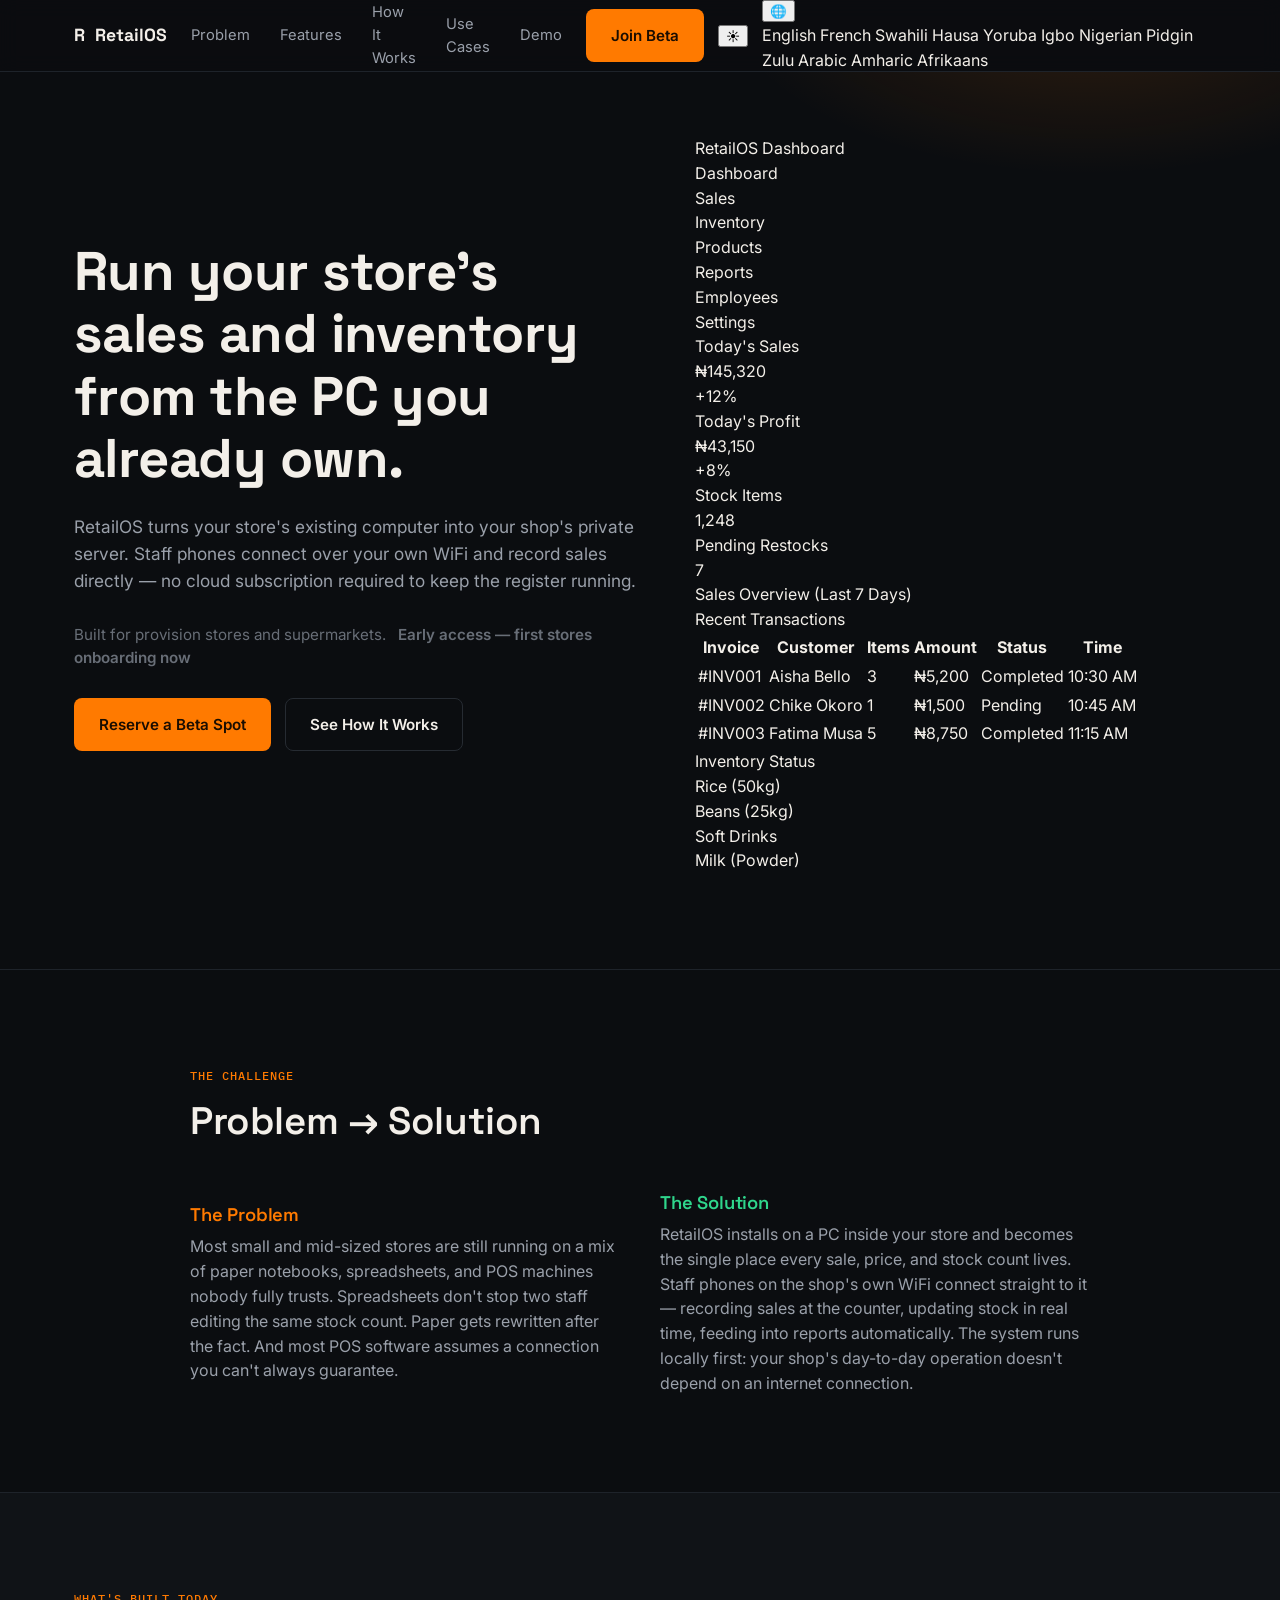
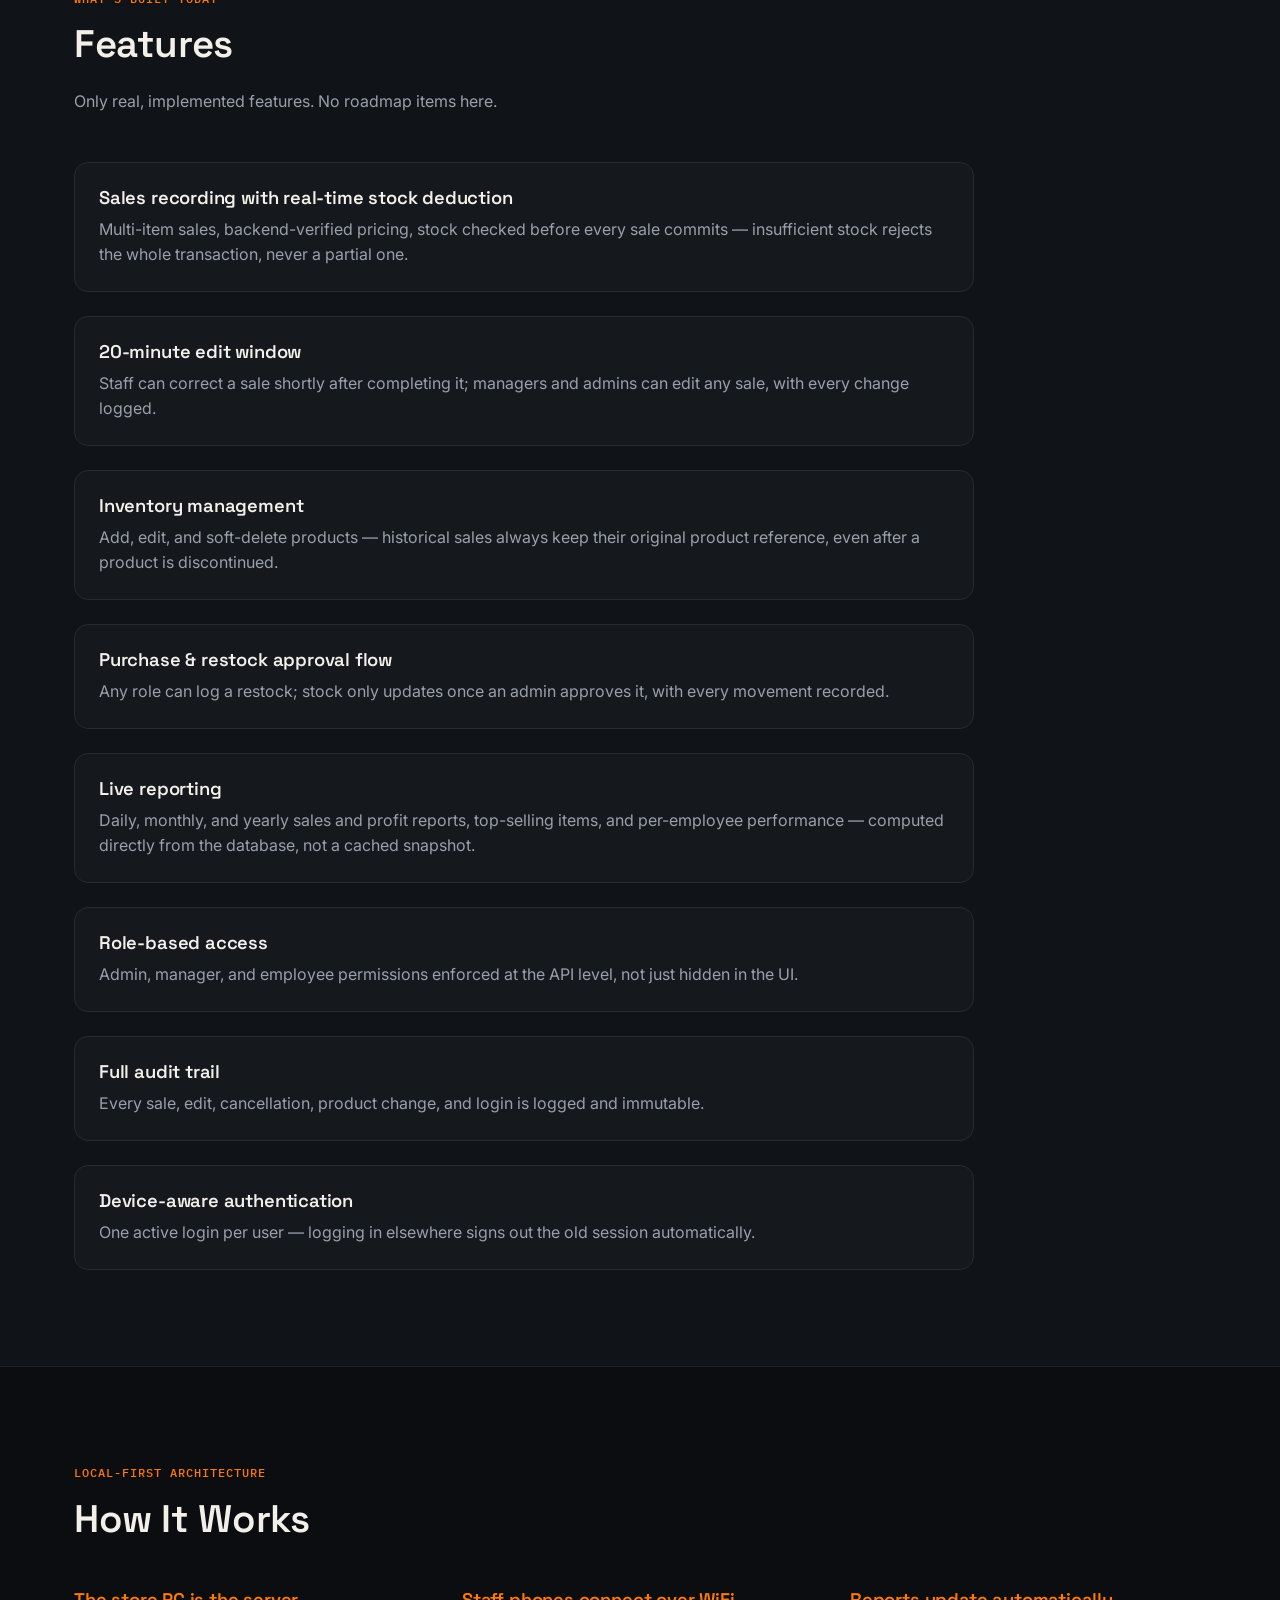
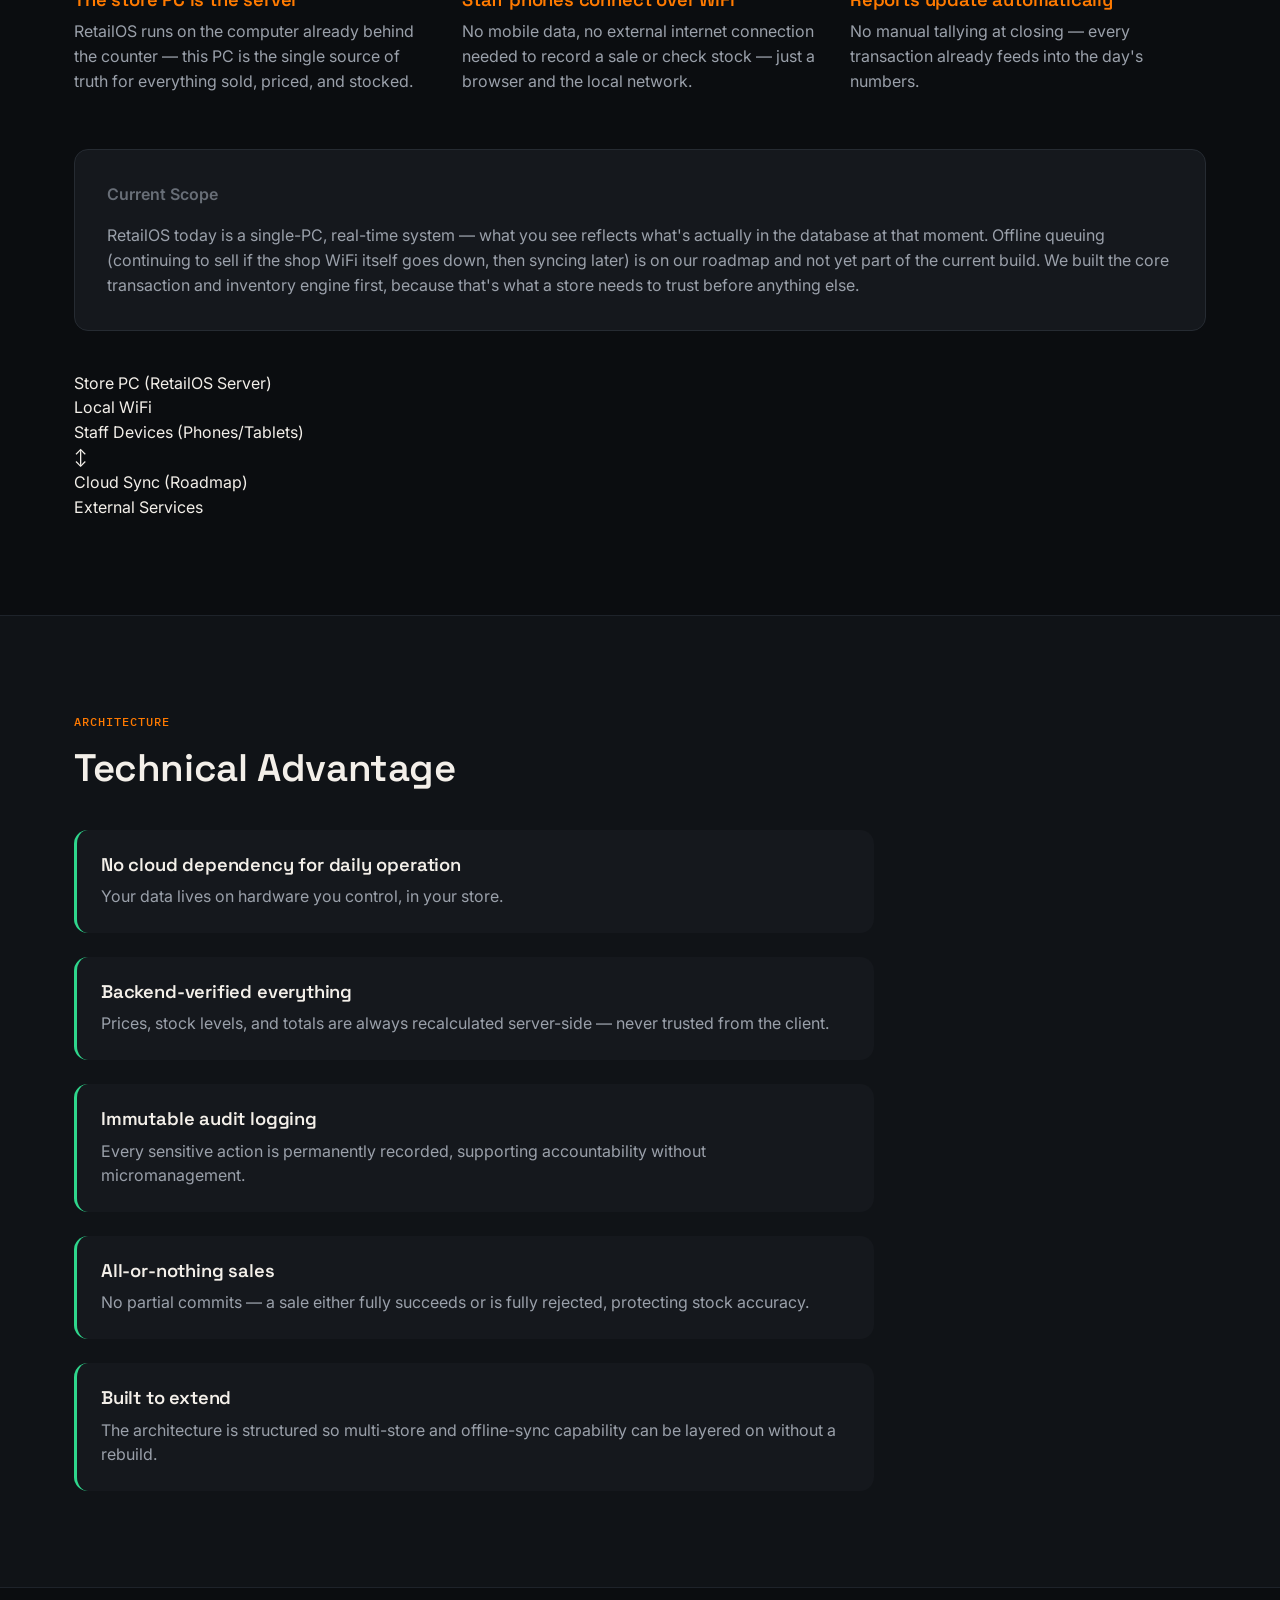
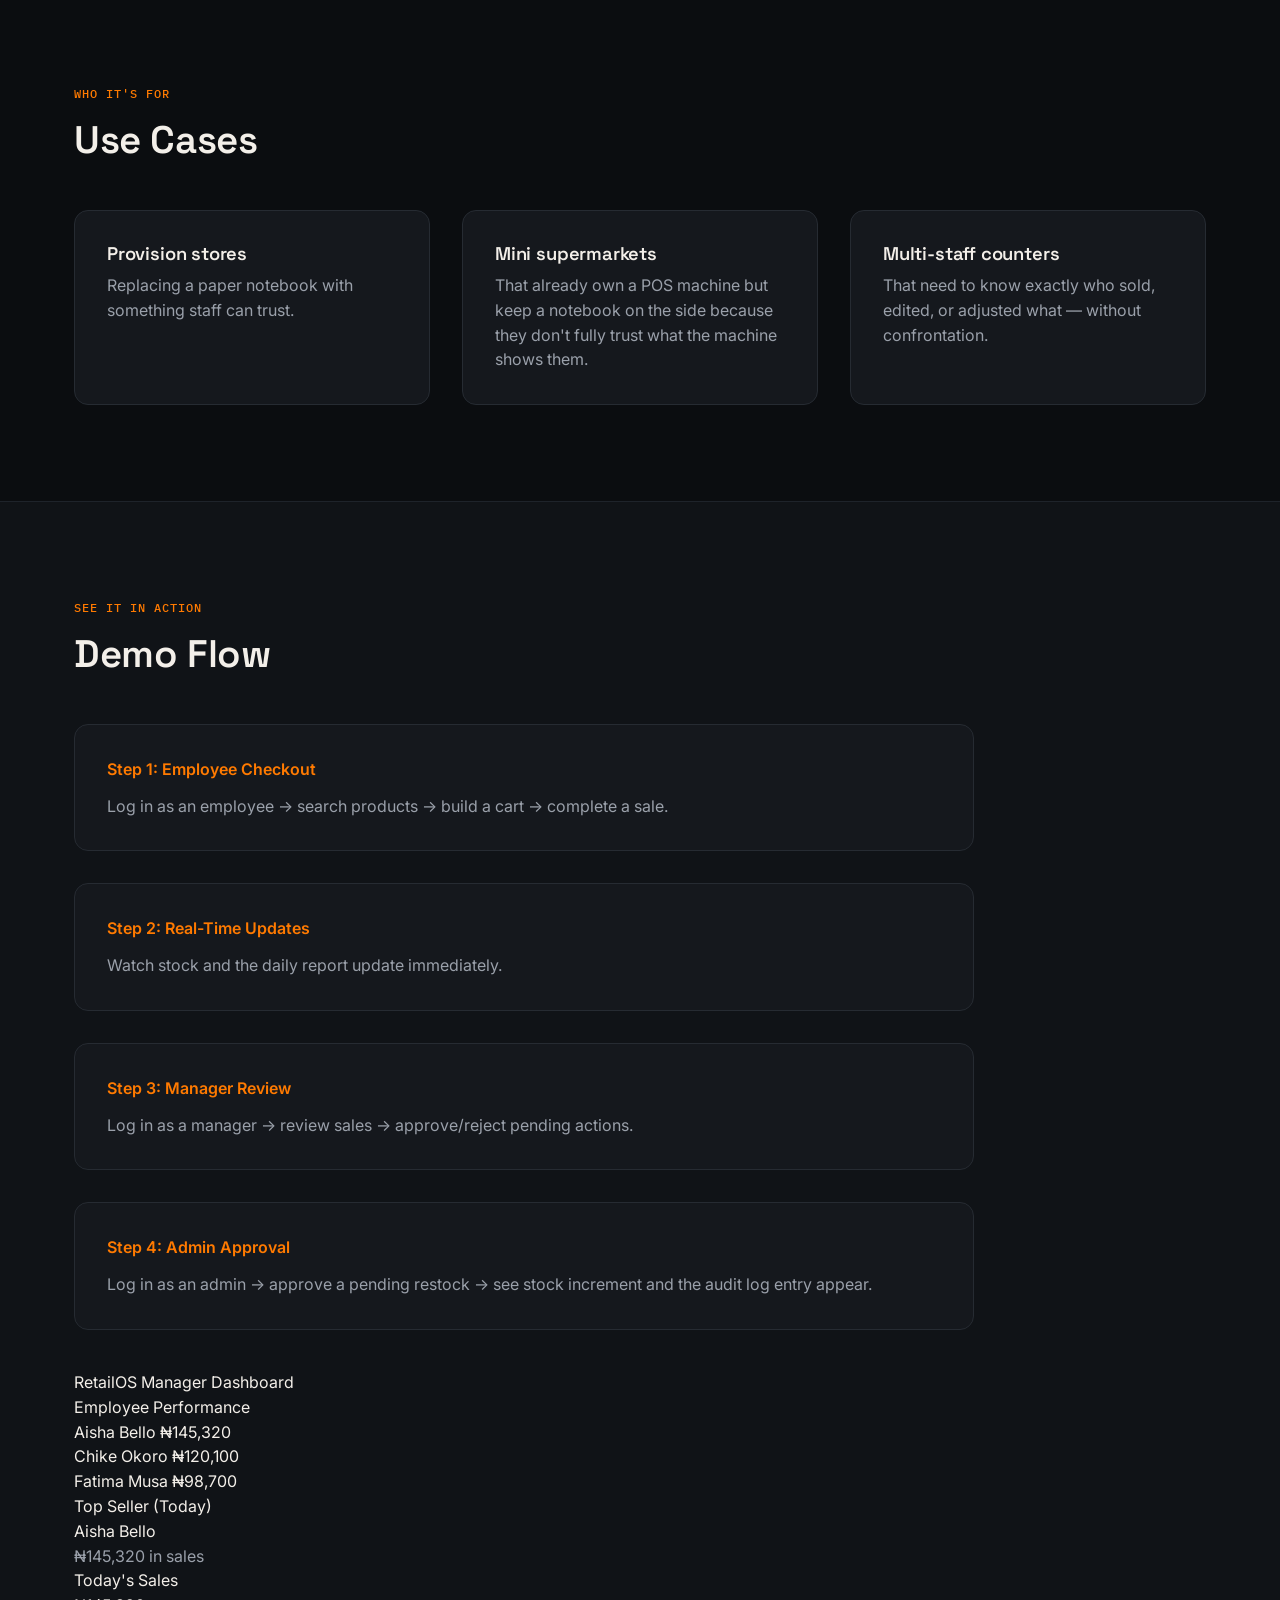
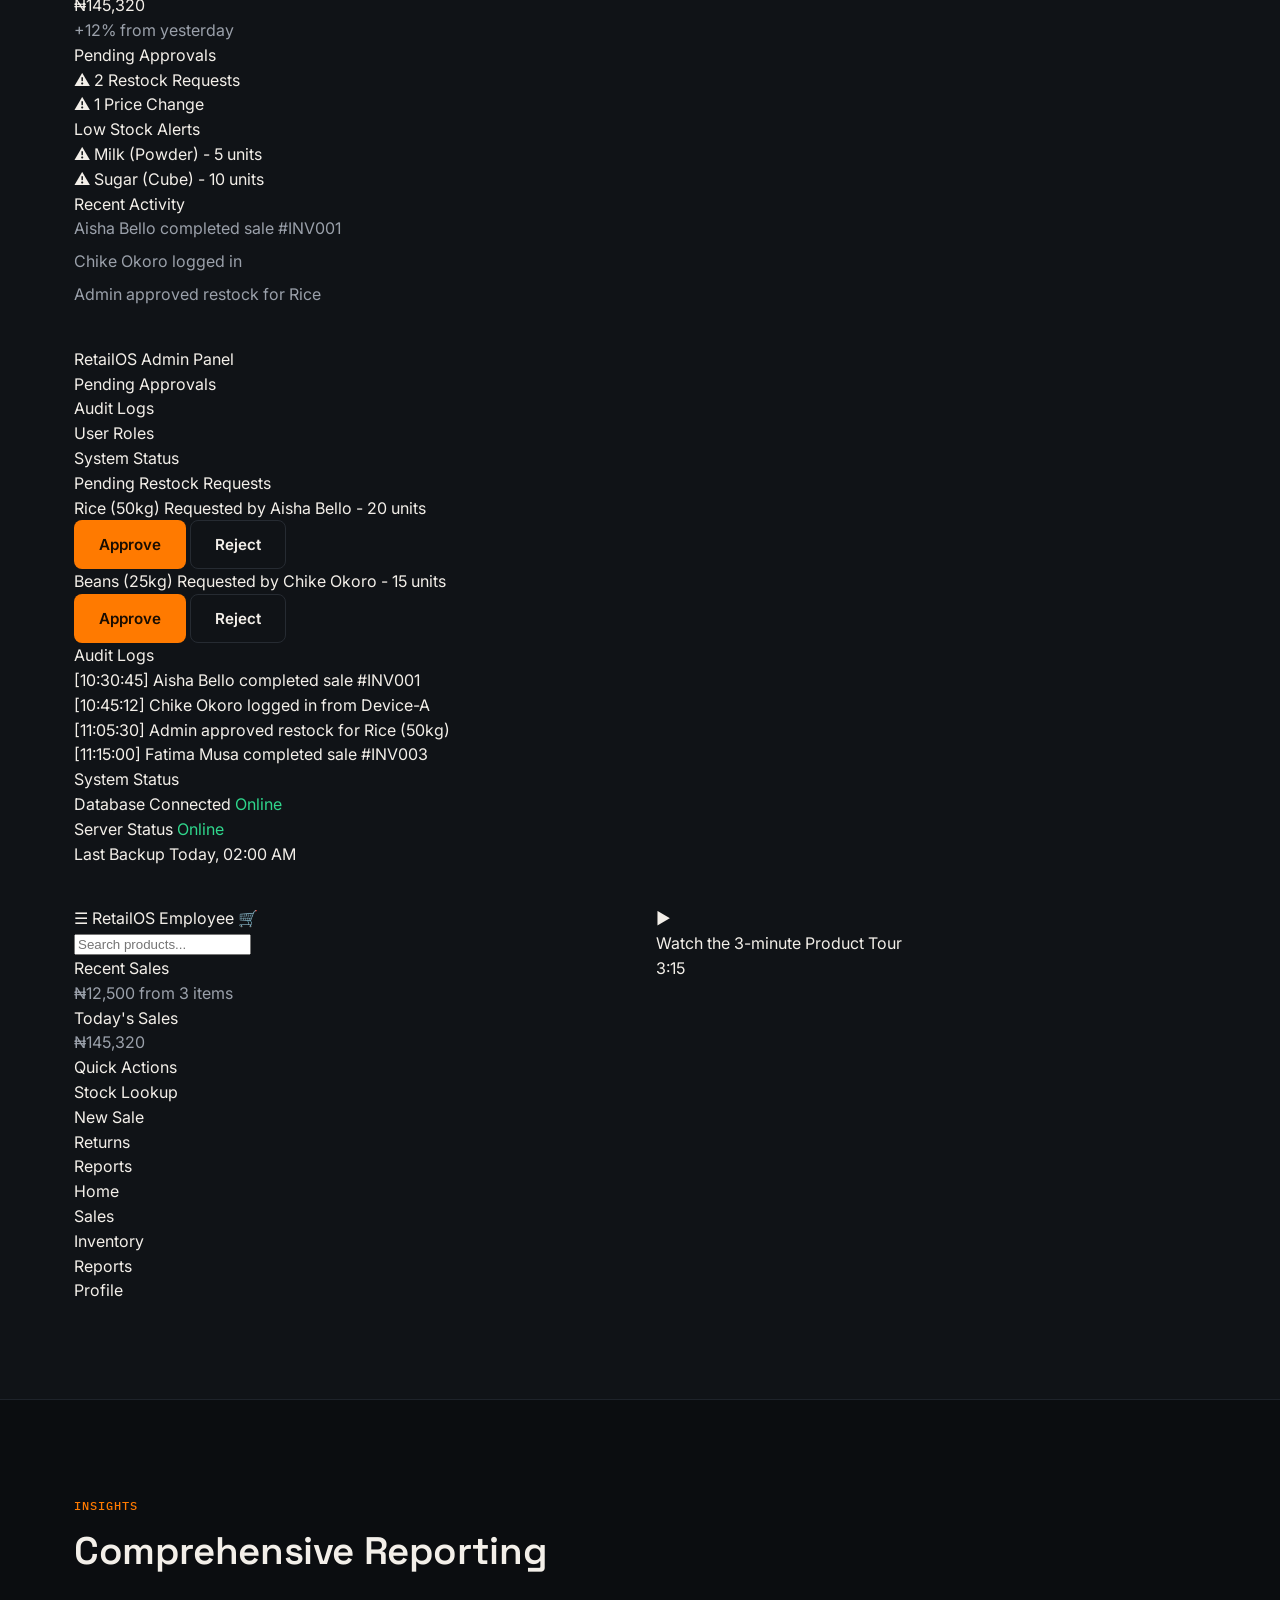
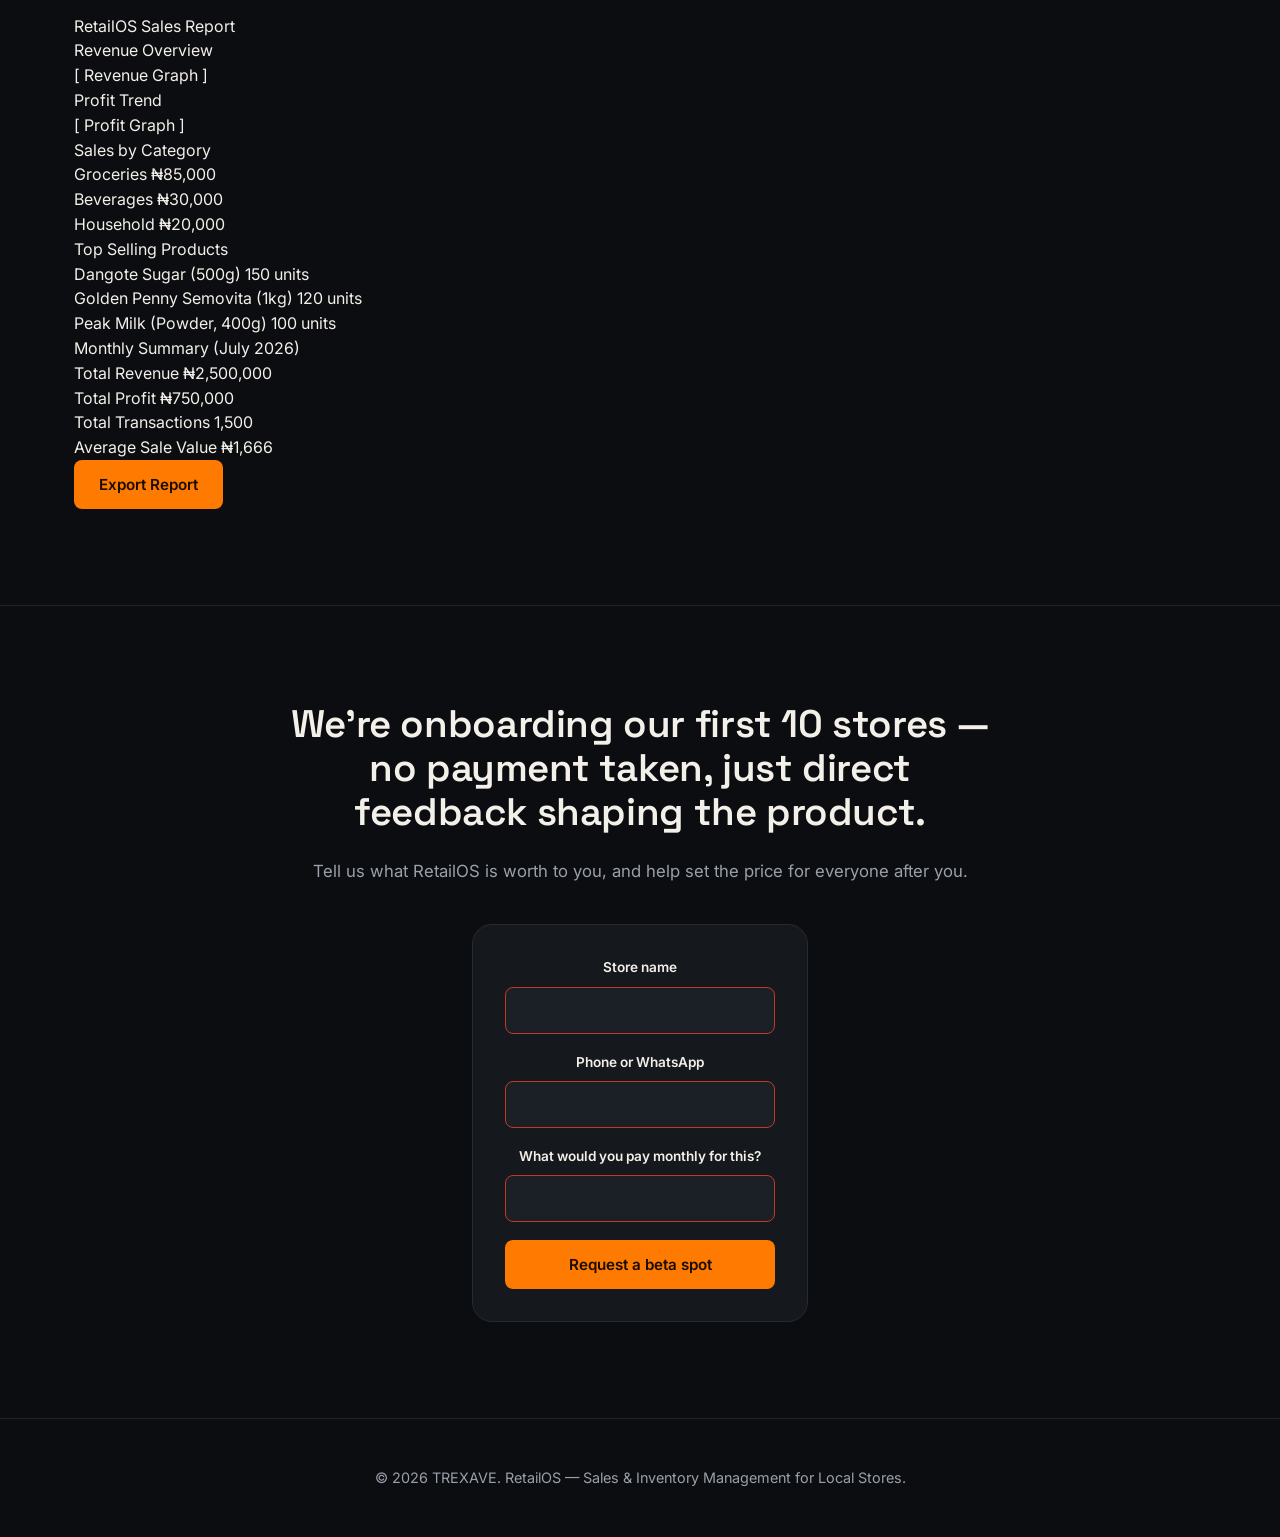
==== commit a1f01bda: "updated" ====
--- a/retailos.html
+++ b/retailos.html
@@ -10,1258 +10,8 @@
   <link
     href="https://fonts.googleapis.com/css2?family=Space+Grotesk:wght@400;500;600;700&family=Inter:wght@400;500;600;700&family=IBM+Plex+Mono:wght@400;500;600&display=swap"
     rel="stylesheet">
-  <style>
-    /* Embedded CSS from style.css */
-    :root {
-      /* TX RetailOS Design System - Light Mode (Default) */
-      --primary: #F97316; /* Primary Orange */
-      --primary-hover: #EA580C;
-      --primary-light: rgba(249, 115, 22, 0.1);
-      --accent: #F97316;
-      --accent-soft: rgba(249, 115, 22, 0.1);
-      
-      --bg-main: #F8FAFC;
-      --surface: #FFFFFF;
-      --surface-2: #F1F5F9;
-      --surface-3: #E2E8F0;
-      
-      --text-main: #0F172A;
-      --text-muted: #475569;
-      --text-faint: #94A3B8;
-      
-      --border: #E2E8F0;
-      --border-soft: #F1F5F9;
-      
-      --success: #10B981;
-      --success-bg: rgba(16, 185, 129, 0.1);
-      --danger: #EF4444;
-      --danger-bg: rgba(239, 68, 68, 0.1);
-      --warning: #F59E0B;
-      --warning-bg: rgba(245, 158, 11, 0.1);
-      --info: #3B82F6;
-      --info-bg: rgba(59, 130, 246, 0.1);
-      
-      --shadow-sm: 0 1px 2px 0 rgba(0, 0, 0, 0.05);
-      --shadow-md: 0 4px 6px -1px rgba(0, 0, 0, 0.1), 0 2px 4px -1px rgba(0, 0, 0, 0.06);
-      --shadow-lg: 0 10px 15px -3px rgba(0, 0, 0, 0.1), 0 4px 6px -2px rgba(0, 0, 0, 0.05);
-      --shadow-xl: 0 20px 25px -5px rgba(0, 0, 0, 0.1), 0 10px 10px -5px rgba(0, 0, 0, 0.04);
-      --shadow-glass: 0 8px 32px 0 rgba(31, 38, 135, 0.07);
-      
-      --radius-sm: 0.375rem;
-      --radius-md: 0.5rem;
-      --radius-lg: 0.75rem;
-      --radius-xl: 1rem;
-      --radius-2xl: 1.5rem;
-      --radius-full: 9999px;
-      
-      --font-sans: 'Inter', -apple-system, BlinkMacSystemFont, 'Segoe UI', Roboto, Helvetica, Arial, sans-serif;
-      --font-display: 'Space Grotesk', var(--font-sans);
-      --font-mono: 'IBM Plex Mono', 'JetBrains Mono', monospace;
-      
-      --glass-bg: rgba(255, 255, 255, 0.7);
-      --glass-border: rgba(255, 255, 255, 0.18);
-    }
-    
-    [data-theme="dark"] {
-      /* TX RetailOS Design System - Dark Mode */
-      --bg-main: #0B0D10; /* Dark Background */
-      --surface: #15181D;
-      --surface-2: #334155;
-      --surface-3: #475569;
-      
-      --text-main: #F8FAFC;
-      --text-muted: #CBD5E1;
-      --text-faint: #64748B;
-      
-      --border: #334155;
-      --border-soft: #1E293B;
-      
-      --shadow-sm: 0 1px 2px 0 rgba(0, 0, 0, 0.5);
-      --shadow-md: 0 4px 6px -1px rgba(0, 0, 0, 0.5), 0 2px 4px -1px rgba(0, 0, 0, 0.3);
-      --shadow-lg: 0 10px 15px -3px rgba(0, 0, 0, 0.5), 0 4px 6px -2px rgba(0, 0, 0, 0.3);
-      --shadow-xl: 0 20px 25px -5px rgba(0, 0, 0, 0.5), 0 10px 10px -5px rgba(0, 0, 0, 0.3);
-      --shadow-glass: 0 8px 32px 0 rgba(0, 0, 0, 0.37);
-      
-      --glass-bg: rgba(30, 41, 59, 0.7);
-      --glass-border: rgba(255, 255, 255, 0.05);
-    }
-    
-    * {
-      box-sizing: border-box;
-      margin: 0;
-      padding: 0;
-    }
-    
-    body {
-      font-family: var(--font-sans);
-      background-color: var(--bg-main);
-      color: var(--text-main);
-      line-height: 1.6;
-      -webkit-font-smoothing: antialiased;
-      -moz-osx-font-smoothing: grayscale;
-      transition: background-color 0.3s ease, color 0.3s ease;
-    }
-    
-    h1, h2, h3, h4, h5, h6 {
-      font-family: var(--font-display);
-      font-weight: 600;
-      line-height: 1.2;
-      margin-bottom: 1rem;
-      color: var(--text-main);
-    }
-    
-    h1 { font-size: 3rem; letter-spacing: -0.02em; }
-    h2 { font-size: 2.25rem; letter-spacing: -0.01em; }
-    h3 { font-size: 1.5rem; }
-    
-    p {
-      margin-bottom: 1.5rem;
-      color: var(--text-muted);
-    }
-    
-    a {
-      color: var(--primary);
-      text-decoration: none;
-      transition: color 0.2s ease;
-    }
-    
-    a:hover {
-      color: var(--primary-hover);
-    }
-    
-    .container {
-      width: 100%;
-      max-width: 1200px;
-      margin: 0 auto;
-      padding: 0 24px;
-    }
-    
-    .section {
-      padding: 96px 0;
-    }
-    
-    .section-soft {
-      background-color: var(--surface-2);
-    }
-    
-    .eyebrow {
-      font-family: var(--font-mono);
-      font-size: 0.875rem;
-      text-transform: uppercase;
-      letter-spacing: 0.05em;
-      color: var(--primary);
-      font-weight: 600;
-      margin-bottom: 16px;
-    }
-    
-    /* Buttons */
-    .btn {
-      display: inline-flex;
-      align-items: center;
-      justify-content: center;
-      padding: 12px 24px;
-      border-radius: var(--radius-md);
-      font-weight: 500;
-      font-size: 1rem;
-      cursor: pointer;
-      transition: all 0.2s ease;
-      border: none;
-      font-family: var(--font-sans);
-    }
-    
-    .btn-primary {
-      background-color: var(--primary);
-      color: white;
-      box-shadow: 0 4px 14px 0 rgba(249, 115, 22, 0.39);
-    }
-    
-    .btn-primary:hover {
-      background-color: var(--primary-hover);
-      transform: translateY(-1px);
-      box-shadow: 0 6px 20px rgba(249, 115, 22, 0.23);
-      color: white;
-    }
-    
-    .btn-outline {
-      background-color: transparent;
-      color: var(--text-main);
-      border: 1px solid var(--border);
-    }
-    
-    .btn-outline:hover {
-      background-color: var(--surface-2);
-      border-color: var(--text-faint);
-    }
-    
-    .btn-sm {
-      padding: 8px 16px;
-      font-size: 0.875rem;
-    }
-    
-    /* Header */
-    .site-header {
-      position: sticky;
-      top: 0;
-      z-index: 100;
-      background: var(--glass-bg);
-      backdrop-filter: blur(12px);
-      -webkit-backdrop-filter: blur(12px);
-      border-bottom: 1px solid var(--glass-border);
-      padding: 16px 0;
-    }
-    
-    .header-inner {
-      display: flex;
-      align-items: center;
-      justify-content: space-between;
-    }
-    
-    .logo {
-      display: flex;
-      align-items: center;
-      gap: 12px;
-      font-family: var(--font-display);
-      font-weight: 700;
-      font-size: 1.25rem;
-      color: var(--text-main);
-    }
-    
-    .logo-icon {
-      width: 32px;
-      height: 32px;
-      background: linear-gradient(135deg, var(--primary), var(--primary-hover));
-      border-radius: 8px;
-      display: flex;
-      align-items: center;
-      justify-content: center;
-      color: white;
-      font-weight: bold;
-      font-size: 18px;
-    }
-    
-    .main-nav {
-      display: flex;
-      gap: 32px;
-    }
-    
-    .main-nav a {
-      color: var(--text-muted);
-      font-weight: 500;
-      font-size: 0.95rem;
-    }
-    
-    .main-nav a:hover {
-      color: var(--text-main);
-    }
-    
-    .header-actions {
-      display: flex;
-      align-items: center;
-      gap: 16px;
-    }
-    
-    /* Theme & Lang Toggles */
-    .icon-btn {
-      background: transparent;
-      border: none;
-      color: var(--text-muted);
-      cursor: pointer;
-      padding: 8px;
-      border-radius: var(--radius-md);
-      display: flex;
-      align-items: center;
-      justify-content: center;
-      transition: all 0.2s ease;
-    }
-    
-    .icon-btn:hover {
-      background: var(--surface-2);
-      color: var(--text-main);
-    }
-    
-    .lang-selector {
-      position: relative;
-    }
-    
-    .lang-dropdown {
-      position: absolute;
-      top: 100%;
-      right: 0;
-      margin-top: 8px;
-      background: var(--surface);
-      border: 1px solid var(--border);
-      border-radius: var(--radius-md);
-      box-shadow: var(--shadow-lg);
-      padding: 8px;
-      min-width: 160px;
-      display: none;
-      z-index: 1000;
-    }
-    
-    .lang-selector:hover .lang-dropdown {
-      display: block;
-    }
-    
-    .lang-option {
-      display: block;
-      padding: 8px 12px;
-      color: var(--text-main);
-      text-decoration: none;
-      border-radius: var(--radius-sm);
-      font-size: 0.9rem;
-    }
-    
-    .lang-option:hover {
-      background: var(--surface-2);
-    }
-    
-    /* Hero Section */
-    .hero {
-      padding: 120px 0 80px;
-      overflow: hidden;
-    }
-    
-    .hero-grid {
-      display: grid;
-      grid-template-columns: 1fr 1fr;
-      gap: 64px;
-      align-items: center;
-    }
-    
-    .hero-copy h1 {
-      font-size: 3.5rem;
-      line-height: 1.1;
-      margin-bottom: 24px;
-    }
-    
-    .hero-sub {
-      font-size: 1.25rem;
-      color: var(--text-muted);
-      margin-bottom: 32px;
-      max-width: 540px;
-    }
-    
-    .hero-actions {
-      display: flex;
-      gap: 16px;
-    }
-    
-    /* Glassmorphism & Mockup Base Styles */
-    .mockup-container {
-      position: relative;
-      perspective: 1000px;
-    }
-    
-    .glass-panel {
-      background: var(--glass-bg);
-      backdrop-filter: blur(16px);
-      -webkit-backdrop-filter: blur(16px);
-      border: 1px solid var(--glass-border);
-      border-radius: var(--radius-xl);
-      box-shadow: var(--shadow-glass);
-      overflow: hidden;
-    }
-    
-    /* Desktop Dashboard Mockup Styles */
-    .desktop-mockup {
-      position: relative;
-      width: 100%;
-      max-width: 900px;
-      height: 550px;
-      margin: 0 auto;
-      transform-style: preserve-3d;
-      transform: rotateX(10deg) rotateY(15deg) rotateZ(0deg) scale(0.9);
-      transition: all 0.3s ease;
-      border-radius: var(--radius-xl);
-      overflow: hidden;
-      box-shadow: var(--shadow-xl);
-      background: var(--surface);
-      border: 1px solid var(--border);
-    }
-
-    .desktop-mockup:hover {
-      transform: rotateX(0deg) rotateY(0deg) scale(1);
-      box-shadow: 0 25px 50px -12px rgba(0, 0, 0, 0.25);
-    }
-
-    .desktop-mockup-header {
-      display: flex;
-      align-items: center;
-      justify-content: space-between;
-      padding: 12px 20px;
-      border-bottom: 1px solid var(--border-soft);
-      background: var(--surface-2);
-    }
-
-    .desktop-mockup-header .controls {
-      display: flex;
-      gap: 8px;
-    }
-
-    .desktop-mockup-header .control-btn {
-      width: 12px;
-      height: 12px;
-      border-radius: 50%;
-      background-color: var(--text-faint);
-    }
-
-    .desktop-mockup-header .control-btn.close { background-color: var(--danger); }
-    .desktop-mockup-header .control-btn.minimize { background-color: var(--warning); }
-    .desktop-mockup-header .control-btn.maximize { background-color: var(--success); }
-
-    .desktop-mockup-header .title {
-      font-family: var(--font-mono);
-      font-size: 0.85rem;
-      color: var(--text-muted);
-    }
-
-    .desktop-mockup-content {
-      display: flex;
-      height: calc(100% - 40px);
-    }
-
-    .desktop-mockup-sidebar {
-      width: 200px;
-      background: var(--surface-2);
-      border-right: 1px solid var(--border-soft);
-      padding: 20px 0;
-      display: flex;
-      flex-direction: column;
-      gap: 10px;
-    }
-
-    .desktop-mockup-sidebar-item {
-      display: flex;
-      align-items: center;
-      gap: 10px;
-      padding: 10px 20px;
-      color: var(--text-muted);
-      font-weight: 500;
-      transition: all 0.2s ease;
-      cursor: pointer;
-    }
-
-    .desktop-mockup-sidebar-item:hover,
-    .desktop-mockup-sidebar-item.active {
-      background: var(--primary-light);
-      color: var(--primary);
-      border-left: 3px solid var(--primary);
-    }
-
-    .desktop-mockup-main {
-      flex-grow: 1;
-      padding: 20px;
-      overflow-y: auto;
-      background: var(--surface);
-    }
-
-    .kpi-grid {
-      display: grid;
-      grid-template-columns: repeat(auto-fit, minmax(180px, 1fr));
-      gap: 20px;
-      margin-bottom: 30px;
-    }
-
-    .kpi-card {
-      background: var(--surface-2);
-      padding: 20px;
-      border-radius: var(--radius-md);
-      border: 1px solid var(--border);
-      box-shadow: var(--shadow-sm);
-    }
-
-    .kpi-card .label {
-      font-size: 0.9rem;
-      color: var(--text-faint);
-      margin-bottom: 8px;
-    }
-
-    .kpi-card .value {
-      font-size: 1.8rem;
-      font-family: var(--font-display);
-      font-weight: 700;
-      color: var(--text-main);
-    }
-
-    .kpi-card .change {
-      font-size: 0.8rem;
-      color: var(--success);
-      font-weight: 600;
-    }
-
-    .chart-card {
-      background: var(--surface-2);
-      padding: 20px;
-      border-radius: var(--radius-md);
-      border: 1px solid var(--border);
-      box-shadow: var(--shadow-sm);
-      margin-bottom: 30px;
-    }
-
-    .chart-card .chart-title {
-      font-size: 1.1rem;
-      font-weight: 600;
-      margin-bottom: 15px;
-      color: var(--text-main);
-    }
-
-    .css-chart {
-      display: flex;
-      height: 150px;
-      align-items: flex-end;
-      gap: 5px;
-      padding-top: 10px;
-      border-bottom: 1px solid var(--border-soft);
-      position: relative;
-    }
-
-    .css-chart-bar {
-      flex-grow: 1;
-      background-color: var(--primary);
-      width: 20px;
-      border-radius: 3px 3px 0 0;
-      transition: height 0.3s ease;
-      position: relative;
-    }
-
-    .css-chart-bar:hover {
-      background-color: var(--primary-hover);
-    }
-
-    .css-chart-line {
-      position: absolute;
-      bottom: 0;
-      left: 0;
-      width: 100%;
-      height: 100%;
-      background: linear-gradient(to top, var(--primary-light) 0%, transparent 100%);
-      opacity: 0.6;
-      clip-path: polygon(0% 100%, 10% 80%, 20% 90%, 30% 70%, 40% 85%, 50% 60%, 60% 75%, 70% 50%, 80% 65%, 90% 40%, 100% 50%, 100% 100%, 0% 100%);
-    }
-
-    .table-card {
-      background: var(--surface-2);
-      padding: 20px;
-      border-radius: var(--radius-md);
-      border: 1px solid var(--border);
-      box-shadow: var(--shadow-sm);
-      margin-bottom: 30px;
-    }
-
-    .table-card .table-title {
-      font-size: 1.1rem;
-      font-weight: 600;
-      margin-bottom: 15px;
-      color: var(--text-main);
-    }
-
-    .mockup-table {
-      width: 100%;
-      border-collapse: collapse;
-      font-size: 0.9rem;
-    }
-
-    .mockup-table th,
-    .mockup-table td {
-      padding: 12px 10px;
-      text-align: left;
-      border-bottom: 1px solid var(--border-soft);
-    }
-
-    .mockup-table th {
-      color: var(--text-faint);
-      font-weight: 500;
-      text-transform: uppercase;
-      font-size: 0.8rem;
-    }
-
-    .mockup-table td {
-      color: var(--text-muted);
-    }
-
-    .mockup-table tbody tr:hover {
-      background-color: var(--surface-3);
-    }
-
-    .status-badge {
-      display: inline-block;
-      padding: 4px 8px;
-      border-radius: var(--radius-sm);
-      font-size: 0.75rem;
-      font-weight: 600;
-    }
-
-    .status-badge.success { background-color: var(--success-bg); color: var(--success); }
-    .status-badge.pending { background-color: var(--warning-bg); color: var(--warning); }
-    .status-badge.failed { background-color: var(--danger-bg); color: var(--danger); }
-
-    .inventory-status-card {
-      background: var(--surface-2);
-      padding: 20px;
-      border-radius: var(--radius-md);
-      border: 1px solid var(--border);
-      box-shadow: var(--shadow-sm);
-    }
-
-    .inventory-status-card .item {
-      margin-bottom: 15px;
-    }
-
-    .inventory-status-card .item-name {
-      font-size: 0.95rem;
-      color: var(--text-main);
-      margin-bottom: 5px;
-    }
-
-    .progress-bar-container {
-      background-color: var(--surface-3);
-      border-radius: var(--radius-full);
-      height: 8px;
-      overflow: hidden;
-    }
-
-    .progress-bar {
-      height: 100%;
-      border-radius: var(--radius-full);
-      transition: width 0.3s ease;
-    }
-
-    .progress-bar.high { background-color: var(--success); }
-    .progress-bar.medium { background-color: var(--warning); }
-    .progress-bar.low { background-color: var(--danger); }
-
-    /* Mobile Mockup Styles */
-    .mobile-mockup {
-      position: relative;
-      width: 280px;
-      height: 560px;
-      background: #0F172A;
-      border-radius: 36px;
-      box-shadow: var(--shadow-xl);
-      border: 8px solid var(--surface-3);
-      overflow: hidden;
-      margin: 0 auto;
-      transform: rotateX(10deg) rotateY(-15deg) rotateZ(0deg) scale(0.9);
-      transition: all 0.3s ease;
-    }
-
-    .mobile-mockup:hover {
-      transform: rotateX(0deg) rotateY(0deg) scale(1);
-      box-shadow: 0 25px 50px -12px rgba(0, 0, 0, 0.25);
-    }
-
-    .mobile-mockup-screen {
-      width: 100%;
-      height: 100%;
-      background: var(--bg-main);
-      display: flex;
-      flex-direction: column;
-      font-family: var(--font-sans);
-    }
-
-    .mobile-header {
-      display: flex;
-      align-items: center;
-      justify-content: space-between;
-      padding: 15px;
-      background: var(--surface);
-      border-bottom: 1px solid var(--border-soft);
-      color: var(--text-main);
-    }
-
-    .mobile-header .title {
-      font-weight: 600;
-      font-size: 1.1rem;
-    }
-
-    .mobile-header .icon {
-      font-size: 1.2rem;
-      color: var(--text-muted);
-    }
-
-    .mobile-search-bar {
-      padding: 10px 15px;
-      background: var(--surface-2);
-      border-bottom: 1px solid var(--border-soft);
-    }
-
-    .mobile-search-bar input {
-      width: 100%;
-      padding: 8px 12px;
-      border: 1px solid var(--border);
-      border-radius: var(--radius-md);
-      background: var(--surface);
-      color: var(--text-main);
-      font-size: 0.9rem;
-    }
-
-    .mobile-search-bar input::placeholder {
-      color: var(--text-faint);
-    }
-
-    .mobile-content {
-      flex-grow: 1;
-      padding: 15px;
-      overflow-y: auto;
-    }
-
-    .mobile-card {
-      background: var(--surface);
-      padding: 15px;
-      border-radius: var(--radius-md);
-      box-shadow: var(--shadow-sm);
-      margin-bottom: 15px;
-      border: 1px solid var(--border);
-    }
-
-    .mobile-card .card-title {
-      font-size: 1rem;
-      font-weight: 600;
-      margin-bottom: 10px;
-      color: var(--text-main);
-    }
-
-    .mobile-card .card-text {
-      font-size: 0.9rem;
-      color: var(--text-muted);
-    }
-
-    .mobile-quick-actions {
-      display: grid;
-      grid-template-columns: repeat(2, 1fr);
-      gap: 10px;
-      margin-top: 15px;
-    }
-
-    .mobile-action-btn {
-      background: var(--surface-2);
-      padding: 10px;
-      border-radius: var(--radius-md);
-      text-align: center;
-      font-size: 0.85rem;
-      color: var(--text-main);
-      font-weight: 500;
-      cursor: pointer;
-      transition: background 0.2s ease;
-    }
-
-    .mobile-action-btn:hover {
-      background: var(--surface-3);
-    }
-
-    .mobile-bottom-nav {
-      display: flex;
-      justify-content: space-around;
-      padding: 10px 0;
-      background: var(--surface);
-      border-top: 1px solid var(--border-soft);
-    }
-
-    .mobile-nav-item {
-      display: flex;
-      flex-direction: column;
-      align-items: center;
-      color: var(--text-faint);
-      font-size: 0.75rem;
-      gap: 4px;
-    }
-
-    .mobile-nav-item.active {
-      color: var(--primary);
-    }
-
-    /* Video Card Mockup */
-    .video-card {
-      position: relative;
-      width: 100%;
-      height: 280px;
-      background: linear-gradient(135deg, #334155, #1E293B);
-      border-radius: var(--radius-xl);
-      overflow: hidden;
-      display: flex;
-      align-items: center;
-      justify-content: center;
-      box-shadow: var(--shadow-xl);
-      cursor: pointer;
-      transition: all 0.3s ease;
-    }
-
-    .video-card:hover {
-      transform: translateY(-5px);
-      box-shadow: 0 25px 50px -12px rgba(0, 0, 0, 0.25);
-    }
-
-    .video-card-overlay {
-      position: absolute;
-      top: 0;
-      left: 0;
-      width: 100%;
-      height: 100%;
-      background: rgba(0, 0, 0, 0.4);
-      backdrop-filter: blur(5px);
-      -webkit-backdrop-filter: blur(5px);
-      display: flex;
-      flex-direction: column;
-      align-items: center;
-      justify-content: center;
-      gap: 15px;
-      color: white;
-      text-align: center;
-    }
-
-    .play-button {
-      width: 60px;
-      height: 60px;
-      background: white;
-      border-radius: 50%;
-      display: flex;
-      align-items: center;
-      justify-content: center;
-      font-size: 2rem;
-      color: var(--primary);
-      box-shadow: var(--shadow-md);
-      transition: transform 0.2s ease;
-    }
-
-    .play-button:hover {
-      transform: scale(1.1);
-    }
-
-    .duration-badge {
-      position: absolute;
-      bottom: 15px;
-      right: 15px;
-      background: rgba(0, 0, 0, 0.6);
-      color: white;
-      padding: 5px 10px;
-      border-radius: var(--radius-sm);
-      font-size: 0.8rem;
-    }
-
-    .video-card-text {
-      font-size: 1.2rem;
-      font-weight: 600;
-    }
-
-    /* Sync Flow Diagram */
-    .sync-diagram {
-      display: flex;
-      flex-direction: column;
-      align-items: center;
-      gap: 30px;
-      padding: 40px;
-      background: var(--surface);
-      border: 1px solid var(--border);
-      border-radius: var(--radius-lg);
-      box-shadow: var(--shadow-md);
-      text-align: center;
-    }
-
-    .sync-node {
-      background: var(--surface-2);
-      padding: 15px 25px;
-      border-radius: var(--radius-md);
-      border: 1px solid var(--border-soft);
-      font-weight: 500;
-      color: var(--text-main);
-      box-shadow: var(--shadow-sm);
-    }
-
-    .sync-arrow {
-      font-size: 1.5rem;
-      color: var(--text-faint);
-    }
-
-    .sync-connection {
-      display: flex;
-      align-items: center;
-      gap: 10px;
-      color: var(--text-muted);
-      font-size: 0.9rem;
-    }
-
-    .sync-connection .line {
-      width: 40px;
-      height: 2px;
-      background-color: var(--border);
-    }
-
-    .sync-connection .label {
-      white-space: nowrap;
-    }
-
-    /* Manager Dashboard Mockup */
-    .manager-mockup {
-      position: relative;
-      width: 100%;
-      max-width: 800px;
-      height: 500px;
-      margin: 0 auto;
-      transform-style: preserve-3d;
-      transform: rotateX(8deg) rotateY(-10deg) rotateZ(0deg) scale(0.95);
-      transition: all 0.3s ease;
-      border-radius: var(--radius-xl);
-      overflow: hidden;
-      box-shadow: var(--shadow-xl);
-      background: var(--surface);
-      border: 1px solid var(--border);
-    }
-
-    .manager-mockup:hover {
-      transform: rotateX(0deg) rotateY(0deg) scale(1);
-      box-shadow: 0 25px 50px -12px rgba(0, 0, 0, 0.25);
-    }
-
-    .manager-mockup-header {
-      display: flex;
-      align-items: center;
-      justify-content: space-between;
-      padding: 12px 20px;
-      border-bottom: 1px solid var(--border-soft);
-      background: var(--surface-2);
-    }
-
-    .manager-mockup-header .title {
-      font-family: var(--font-display);
-      font-size: 1rem;
-      font-weight: 600;
-      color: var(--text-main);
-    }
-
-    .manager-mockup-content {
-      display: grid;
-      grid-template-columns: repeat(2, 1fr);
-      gap: 20px;
-      padding: 20px;
-      height: calc(100% - 40px);
-      overflow-y: auto;
-    }
-
-    .manager-card {
-      background: var(--surface-2);
-      padding: 20px;
-      border-radius: var(--radius-md);
-      border: 1px solid var(--border);
-      box-shadow: var(--shadow-sm);
-    }
-
-    .manager-card .card-header {
-      display: flex;
-      justify-content: space-between;
-      align-items: center;
-      margin-bottom: 15px;
-    }
-
-    .manager-card .card-title {
-      font-size: 1rem;
-      font-weight: 600;
-      color: var(--text-main);
-    }
-
-    .manager-card .card-value {
-      font-size: 1.5rem;
-      font-family: var(--font-display);
-      font-weight: 700;
-      color: var(--text-main);
-    }
-
-    .manager-card .metric-item {
-      display: flex;
-      justify-content: space-between;
-      align-items: center;
-      padding: 8px 0;
-      border-bottom: 1px solid var(--border-soft);
-    }
-
-    .manager-card .metric-item:last-child {
-      border-bottom: none;
-    }
-
-    .manager-card .metric-label {
-      color: var(--text-muted);
-      font-size: 0.9rem;
-    }
-
-    .manager-card .metric-value {
-      color: var(--text-main);
-      font-weight: 500;
-    }
-
-    .manager-card .alert-item {
-      display: flex;
-      align-items: center;
-      gap: 10px;
-      margin-bottom: 10px;
-      font-size: 0.9rem;
-      color: var(--text-main);
-    }
-
-    .manager-card .alert-item .icon {
-      color: var(--danger);
-    }
-
-    /* Admin Panel Mockup */
-    .admin-mockup {
-      position: relative;
-      width: 100%;
-      max-width: 900px;
-      height: 600px;
-      margin: 0 auto;
-      transform-style: preserve-3d;
-      transform: rotateX(5deg) rotateY(10deg) rotateZ(0deg) scale(0.9);
-      transition: all 0.3s ease;
-      border-radius: var(--radius-xl);
-      overflow: hidden;
-      box-shadow: var(--shadow-xl);
-      background: var(--surface);
-      border: 1px solid var(--border);
-    }
-
-    .admin-mockup:hover {
-      transform: rotateX(0deg) rotateY(0deg) scale(1);
-      box-shadow: 0 25px 50px -12px rgba(0, 0, 0, 0.25);
-    }
-
-    .admin-mockup-header {
-      display: flex;
-      align-items: center;
-      justify-content: space-between;
-      padding: 12px 20px;
-      border-bottom: 1px solid var(--border-soft);
-      background: var(--surface-2);
-    }
-
-    .admin-mockup-header .title {
-      font-family: var(--font-display);
-      font-size: 1rem;
-      font-weight: 600;
-      color: var(--text-main);
-    }
-
-    .admin-mockup-content {
-      display: grid;
-      grid-template-columns: 1fr 2fr;
-      height: calc(100% - 40px);
-    }
-
-    .admin-sidebar {
-      background: var(--surface-2);
-      border-right: 1px solid var(--border-soft);
-      padding: 20px;
-    }
-
-    .admin-sidebar-item {
-      padding: 10px 0;
-      color: var(--text-muted);
-      font-weight: 500;
-      cursor: pointer;
-      transition: color 0.2s ease;
-    }
-
-    .admin-sidebar-item:hover,
-    .admin-sidebar-item.active {
-      color: var(--primary);
-    }
-
-    .admin-main-content {
-      padding: 20px;
-      overflow-y: auto;
-    }
-
-    .admin-card {
-      background: var(--surface-2);
-      padding: 20px;
-      border-radius: var(--radius-md);
-      border: 1px solid var(--border);
-      box-shadow: var(--shadow-sm);
-      margin-bottom: 20px;
-    }
-
-    .admin-card .card-title {
-      font-size: 1.1rem;
-      font-weight: 600;
-      margin-bottom: 15px;
-      color: var(--text-main);
-    }
-
-    .restock-request-item {
-      display: flex;
-      justify-content: space-between;
-      align-items: center;
-      padding: 10px 0;
-      border-bottom: 1px solid var(--border-soft);
-    }
-
-    .restock-request-item:last-child {
-      border-bottom: none;
-    }
-
-    .restock-info {
-      display: flex;
-      flex-direction: column;
-    }
-
-    .restock-product {
-      font-weight: 500;
-      color: var(--text-main);
-    }
-
-    .restock-details {
-      font-size: 0.85rem;
-      color: var(--text-muted);
-    }
-
-    .restock-actions .btn {
-      margin-left: 8px;
-    }
-
-    .log-item {
-      font-family: var(--font-mono);
-      font-size: 0.8rem;
-      color: var(--text-muted);
-      margin-bottom: 8px;
-    }
-
-    .system-status-item {
-      display: flex;
-      justify-content: space-between;
-      align-items: center;
-      margin-bottom: 10px;
-    }
-
-    .system-status-item .label {
-      color: var(--text-main);
-      font-weight: 500;
-    }
-
-    .system-status-item .status {
-      font-size: 0.9rem;
-    }
-
-    /* Report Mockup */
-    .report-mockup {
-      position: relative;
-      width: 100%;
-      max-width: 900px;
-      height: 600px;
-      margin: 0 auto;
-      transform-style: preserve-3d;
-      transform: rotateX(8deg) rotateY(5deg) rotateZ(0deg) scale(0.9);
-      transition: all 0.3s ease;
-      border-radius: var(--radius-xl);
-      overflow: hidden;
-      box-shadow: var(--shadow-xl);
-      background: var(--surface);
-      border: 1px solid var(--border);
-    }
-
-    .report-mockup:hover {
-      transform: rotateX(0deg) rotateY(0deg) scale(1);
-      box-shadow: 0 25px 50px -12px rgba(0, 0, 0, 0.25);
-    }
-
-    .report-mockup-header {
-      display: flex;
-      align-items: center;
-      justify-content: space-between;
-      padding: 12px 20px;
-      border-bottom: 1px solid var(--border-soft);
-      background: var(--surface-2);
-    }
-
-    .report-mockup-header .title {
-      font-family: var(--font-display);
-      font-size: 1rem;
-      font-weight: 600;
-      color: var(--text-main);
-    }
-
-    .report-mockup-content {
-      padding: 20px;
-      overflow-y: auto;
-      height: calc(100% - 40px);
-    }
-
-    .report-grid {
-      display: grid;
-      grid-template-columns: repeat(auto-fit, minmax(300px, 1fr));
-      gap: 20px;
-      margin-bottom: 20px;
-    }
-
-    .report-card {
-      background: var(--surface-2);
-      padding: 20px;
-      border-radius: var(--radius-md);
-      border: 1px solid var(--border);
-      box-shadow: var(--shadow-sm);
-    }
-
-    .report-card .card-title {
-      font-size: 1.1rem;
-      font-weight: 600;
-      margin-bottom: 15px;
-      color: var(--text-main);
-    }
-
-    .report-chart-placeholder {
-      height: 150px;
-      background: var(--surface-3);
-      border-radius: var(--radius-sm);
-      display: flex;
-      align-items: center;
-      justify-content: center;
-      color: var(--text-faint);
-      font-size: 0.9rem;
-    }
-
-    .report-list-item {
-      display: flex;
-      justify-content: space-between;
-      align-items: center;
-      padding: 8px 0;
-      border-bottom: 1px solid var(--border-soft);
-    }
-
-    .report-list-item:last-child {
-      border-bottom: none;
-    }
-
-    .report-list-item .label {
-      color: var(--text-muted);
-    }
-
-    .report-list-item .value {
-      color: var(--text-main);
-      font-weight: 500;
-    }
-
-    .report-actions {
-      display: flex;
-      justify-content: flex-end;
-      margin-top: 20px;
-    }
-
-    /* Responsive */
-    @media (max-width: 992px) {
-      .hero-grid {
-        grid-template-columns: 1fr;
-        text-align: center;
-      }
-      .hero-copy h1 {
-        font-size: 2.5rem;
-      }
-      .hero-sub {
-        margin: 0 auto 32px;
-      }
-      .hero-actions {
-        justify-content: center;
-      }
-      .main-nav {
-        display: none;
-      }
-    }
-  </style>
+  <link rel="stylesheet" href="style.css">
+  <link rel="shortcut icon" href="img/retailos.png" type="image/x-icon">
 </head>
 
 <body>
@@ -1315,8 +65,13 @@
       <div class="hero-grid">
         <div class="hero-copy">
           <h1>Run your store's sales and inventory from the PC you already own.</h1>
-          <p class="hero-sub">RetailOS turns your store's existing computer into your shop's private server. Staff phones connect over your own WiFi and record sales directly — no cloud subscription required to keep the register running.</p>
-          <p style="color: var(--text-faint); font-size: 0.95rem; margin-bottom: 28px;">Built for provision stores and supermarkets. <span style="background: var(--primary-light); color: var(--primary); padding: 2px 8px; border-radius: 4px; font-weight: 600;">Early access — first stores onboarding now</span></p>
+          <p class="hero-sub">RetailOS turns your store's existing computer into your shop's private server. Staff
+            phones connect over your own WiFi and record sales directly — no cloud subscription required to keep the
+            register running.</p>
+          <p style="color: var(--text-faint); font-size: 0.95rem; margin-bottom: 28px;">Built for provision stores and
+            supermarkets. <span
+              style="background: var(--primary-light); color: var(--primary); padding: 2px 8px; border-radius: 4px; font-weight: 600;">Early
+              access — first stores onboarding now</span></p>
           <div class="hero-actions">
             <a href="#cta" class="btn btn-primary">Reserve a Beta Spot</a>
             <a href="#how-it-works" class="btn btn-outline">See How It Works</a>
@@ -1465,12 +220,17 @@
         <div style="margin-top: 48px; display: grid; grid-template-columns: 1fr 1fr; gap: 40px; align-items: center;">
           <div>
             <h3 style="color: var(--accent); margin-top: 0;">The Problem</h3>
-            <p>Most small and mid-sized stores are still running on a mix of paper notebooks, spreadsheets, and POS machines nobody fully trusts. Spreadsheets don't stop two staff editing the same stock count. Paper gets rewritten after the fact. And most POS software assumes a connection you can't always guarantee.</p>
+            <p>Most small and mid-sized stores are still running on a mix of paper notebooks, spreadsheets, and POS
+              machines nobody fully trusts. Spreadsheets don't stop two staff editing the same stock count. Paper gets
+              rewritten after the fact. And most POS software assumes a connection you can't always guarantee.</p>
           </div>
 
           <div>
             <h3 style="color: var(--success); margin-top: 0;">The Solution</h3>
-            <p>RetailOS installs on a PC inside your store and becomes the single place every sale, price, and stock count lives. Staff phones on the shop's own WiFi connect straight to it — recording sales at the counter, updating stock in real time, feeding into reports automatically. The system runs locally first: your shop's day-to-day operation doesn't depend on an internet connection.</p>
+            <p>RetailOS installs on a PC inside your store and becomes the single place every sale, price, and stock
+              count lives. Staff phones on the shop's own WiFi connect straight to it — recording sales at the counter,
+              updating stock in real time, feeding into reports automatically. The system runs locally first: your
+              shop's day-to-day operation doesn't depend on an internet connection.</p>
           </div>
         </div>
       </div>
@@ -1482,47 +242,65 @@
     <div class="container">
       <p class="eyebrow">What's Built Today</p>
       <h2>Features</h2>
-      <p style="color: var(--text-muted); margin-bottom: 48px;">Only real, implemented features. No roadmap items here.</p>
+      <p style="color: var(--text-muted); margin-bottom: 48px;">Only real, implemented features. No roadmap items here.
+      </p>
 
       <div style="display: grid; grid-template-columns: 1fr; gap: 24px; max-width: 900px;">
-        <div style="padding: 24px; background: var(--surface); border: 1px solid var(--border); border-radius: var(--radius-md);">
+        <div
+          style="padding: 24px; background: var(--surface); border: 1px solid var(--border); border-radius: var(--radius-md);">
           <h3 style="margin-top: 0; color: var(--text);">Sales recording with real-time stock deduction</h3>
-          <p style="margin: 0; color: var(--text-muted);">Multi-item sales, backend-verified pricing, stock checked before every sale commits — insufficient stock rejects the whole transaction, never a partial one.</p>
-        </div>
-
-        <div style="padding: 24px; background: var(--surface); border: 1px solid var(--border); border-radius: var(--radius-md);">
+          <p style="margin: 0; color: var(--text-muted);">Multi-item sales, backend-verified pricing, stock checked
+            before every sale commits — insufficient stock rejects the whole transaction, never a partial one.</p>
+        </div>
+
+        <div
+          style="padding: 24px; background: var(--surface); border: 1px solid var(--border); border-radius: var(--radius-md);">
           <h3 style="margin-top: 0; color: var(--text);">20-minute edit window</h3>
-          <p style="margin: 0; color: var(--text-muted);">Staff can correct a sale shortly after completing it; managers and admins can edit any sale, with every change logged.</p>
-        </div>
-
-        <div style="padding: 24px; background: var(--surface); border: 1px solid var(--border); border-radius: var(--radius-md);">
+          <p style="margin: 0; color: var(--text-muted);">Staff can correct a sale shortly after completing it; managers
+            and admins can edit any sale, with every change logged.</p>
+        </div>
+
+        <div
+          style="padding: 24px; background: var(--surface); border: 1px solid var(--border); border-radius: var(--radius-md);">
           <h3 style="margin-top: 0; color: var(--text);">Inventory management</h3>
-          <p style="margin: 0; color: var(--text-muted);">Add, edit, and soft-delete products — historical sales always keep their original product reference, even after a product is discontinued.</p>
-        </div>
-
-        <div style="padding: 24px; background: var(--surface); border: 1px solid var(--border); border-radius: var(--radius-md);">
+          <p style="margin: 0; color: var(--text-muted);">Add, edit, and soft-delete products — historical sales always
+            keep their original product reference, even after a product is discontinued.</p>
+        </div>
+
+        <div
+          style="padding: 24px; background: var(--surface); border: 1px solid var(--border); border-radius: var(--radius-md);">
           <h3 style="margin-top: 0; color: var(--text);">Purchase & restock approval flow</h3>
-          <p style="margin: 0; color: var(--text-muted);">Any role can log a restock; stock only updates once an admin approves it, with every movement recorded.</p>
-        </div>
-
-        <div style="padding: 24px; background: var(--surface); border: 1px solid var(--border); border-radius: var(--radius-md);">
+          <p style="margin: 0; color: var(--text-muted);">Any role can log a restock; stock only updates once an admin
+            approves it, with every movement recorded.</p>
+        </div>
+
+        <div
+          style="padding: 24px; background: var(--surface); border: 1px solid var(--border); border-radius: var(--radius-md);">
           <h3 style="margin-top: 0; color: var(--text);">Live reporting</h3>
-          <p style="margin: 0; color: var(--text-muted);">Daily, monthly, and yearly sales and profit reports, top-selling items, and per-employee performance — computed directly from the database, not a cached snapshot.</p>
-        </div>
-
-        <div style="padding: 24px; background: var(--surface); border: 1px solid var(--border); border-radius: var(--radius-md);">
+          <p style="margin: 0; color: var(--text-muted);">Daily, monthly, and yearly sales and profit reports,
+            top-selling items, and per-employee performance — computed directly from the database, not a cached
+            snapshot.</p>
+        </div>
+
+        <div
+          style="padding: 24px; background: var(--surface); border: 1px solid var(--border); border-radius: var(--radius-md);">
           <h3 style="margin-top: 0; color: var(--text);">Role-based access</h3>
-          <p style="margin: 0; color: var(--text-muted);">Admin, manager, and employee permissions enforced at the API level, not just hidden in the UI.</p>
-        </div>
-
-        <div style="padding: 24px; background: var(--surface); border: 1px solid var(--border); border-radius: var(--radius-md);">
+          <p style="margin: 0; color: var(--text-muted);">Admin, manager, and employee permissions enforced at the API
+            level, not just hidden in the UI.</p>
+        </div>
+
+        <div
+          style="padding: 24px; background: var(--surface); border: 1px solid var(--border); border-radius: var(--radius-md);">
           <h3 style="margin-top: 0; color: var(--text);">Full audit trail</h3>
-          <p style="margin: 0; color: var(--text-muted);">Every sale, edit, cancellation, product change, and login is logged and immutable.</p>
-        </div>
-
-        <div style="padding: 24px; background: var(--surface); border: 1px solid var(--border); border-radius: var(--radius-md);">
+          <p style="margin: 0; color: var(--text-muted);">Every sale, edit, cancellation, product change, and login is
+            logged and immutable.</p>
+        </div>
+
+        <div
+          style="padding: 24px; background: var(--surface); border: 1px solid var(--border); border-radius: var(--radius-md);">
           <h3 style="margin-top: 0; color: var(--text);">Device-aware authentication</h3>
-          <p style="margin: 0; color: var(--text-muted);">One active login per user — logging in elsewhere signs out the old session automatically.</p>
+          <p style="margin: 0; color: var(--text-muted);">One active login per user — logging in elsewhere signs out the
+            old session automatically.</p>
         </div>
       </div>
     </div>
@@ -1534,15 +312,18 @@
       <p class="eyebrow">Local-First Architecture</p>
       <h2>How It Works</h2>
 
-      <div style="display: grid; grid-template-columns: repeat(auto-fit, minmax(280px, 1fr)); gap: 32px; margin-top: 48px; margin-bottom: 56px;">
+      <div
+        style="display: grid; grid-template-columns: repeat(auto-fit, minmax(280px, 1fr)); gap: 32px; margin-top: 48px; margin-bottom: 56px;">
         <div>
           <h3 style="color: var(--accent); margin-top: 0;">The store PC is the server</h3>
-          <p>RetailOS runs on the computer already behind the counter — this PC is the single source of truth for everything sold, priced, and stocked.</p>
+          <p>RetailOS runs on the computer already behind the counter — this PC is the single source of truth for
+            everything sold, priced, and stocked.</p>
         </div>
 
         <div>
           <h3 style="color: var(--accent); margin-top: 0;">Staff phones connect over WiFi</h3>
-          <p>No mobile data, no external internet connection needed to record a sale or check stock — just a browser and the local network.</p>
+          <p>No mobile data, no external internet connection needed to record a sale or check stock — just a browser and
+            the local network.</p>
         </div>
 
         <div>
@@ -1551,9 +332,14 @@
         </div>
       </div>
 
-      <div style="padding: 32px; background: var(--surface); border: 1px solid var(--border); border-radius: var(--radius-md); margin-bottom: 40px;">
+      <div
+        style="padding: 32px; background: var(--surface); border: 1px solid var(--border); border-radius: var(--radius-md); margin-bottom: 40px;">
         <p style="color: var(--text-faint); margin: 0 0 16px 0; font-weight: 600;">Current Scope</p>
-        <p style="margin: 0; color: var(--text-muted);">RetailOS today is a single-PC, real-time system — what you see reflects what's actually in the database at that moment. Offline queuing (continuing to sell if the shop WiFi itself goes down, then syncing later) is on our roadmap and not yet part of the current build. We built the core transaction and inventory engine first, because that's what a store needs to trust before anything else.</p>
+        <p style="margin: 0; color: var(--text-muted);">RetailOS today is a single-PC, real-time system — what you see
+          reflects what's actually in the database at that moment. Offline queuing (continuing to sell if the shop WiFi
+          itself goes down, then syncing later) is on our roadmap and not yet part of the current build. We built the
+          core transaction and inventory engine first, because that's what a store needs to trust before anything else.
+        </p>
       </div>
 
       <div class="sync-diagram">
@@ -1582,29 +368,38 @@
       <h2>Technical Advantage</h2>
 
       <div style="display: grid; grid-template-columns: 1fr; gap: 24px; margin-top: 40px; max-width: 800px;">
-        <div style="padding: 24px; background: var(--surface); border-left: 3px solid var(--success); border-radius: var(--radius-md);">
+        <div
+          style="padding: 24px; background: var(--surface); border-left: 3px solid var(--success); border-radius: var(--radius-md);">
           <h3 style="margin-top: 0; color: var(--text);">No cloud dependency for daily operation</h3>
           <p style="margin: 0; color: var(--text-muted);">Your data lives on hardware you control, in your store.</p>
         </div>
 
-        <div style="padding: 24px; background: var(--surface); border-left: 3px solid var(--success); border-radius: var(--radius-md);">
+        <div
+          style="padding: 24px; background: var(--surface); border-left: 3px solid var(--success); border-radius: var(--radius-md);">
           <h3 style="margin-top: 0; color: var(--text);">Backend-verified everything</h3>
-          <p style="margin: 0; color: var(--text-muted);">Prices, stock levels, and totals are always recalculated server-side — never trusted from the client.</p>
-        </div>
-
-        <div style="padding: 24px; background: var(--surface); border-left: 3px solid var(--success); border-radius: var(--radius-md);">
+          <p style="margin: 0; color: var(--text-muted);">Prices, stock levels, and totals are always recalculated
+            server-side — never trusted from the client.</p>
+        </div>
+
+        <div
+          style="padding: 24px; background: var(--surface); border-left: 3px solid var(--success); border-radius: var(--radius-md);">
           <h3 style="margin-top: 0; color: var(--text);">Immutable audit logging</h3>
-          <p style="margin: 0; color: var(--text-muted);">Every sensitive action is permanently recorded, supporting accountability without micromanagement.</p>
-        </div>
-
-        <div style="padding: 24px; background: var(--surface); border-left: 3px solid var(--success); border-radius: var(--radius-md);">
+          <p style="margin: 0; color: var(--text-muted);">Every sensitive action is permanently recorded, supporting
+            accountability without micromanagement.</p>
+        </div>
+
+        <div
+          style="padding: 24px; background: var(--surface); border-left: 3px solid var(--success); border-radius: var(--radius-md);">
           <h3 style="margin-top: 0; color: var(--text);">All-or-nothing sales</h3>
-          <p style="margin: 0; color: var(--text-muted);">No partial commits — a sale either fully succeeds or is fully rejected, protecting stock accuracy.</p>
-        </div>
-
-        <div style="padding: 24px; background: var(--surface); border-left: 3px solid var(--success); border-radius: var(--radius-md);">
+          <p style="margin: 0; color: var(--text-muted);">No partial commits — a sale either fully succeeds or is fully
+            rejected, protecting stock accuracy.</p>
+        </div>
+
+        <div
+          style="padding: 24px; background: var(--surface); border-left: 3px solid var(--success); border-radius: var(--radius-md);">
           <h3 style="margin-top: 0; color: var(--text);">Built to extend</h3>
-          <p style="margin: 0; color: var(--text-muted);">The architecture is structured so multi-store and offline-sync capability can be layered on without a rebuild.</p>
+          <p style="margin: 0; color: var(--text-muted);">The architecture is structured so multi-store and offline-sync
+            capability can be layered on without a rebuild.</p>
         </div>
       </div>
     </div>
@@ -1616,18 +411,23 @@
       <p class="eyebrow">Who It's For</p>
       <h2>Use Cases</h2>
 
-      <div style="display: grid; grid-template-columns: repeat(auto-fit, minmax(280px, 1fr)); gap: 32px; margin-top: 48px;">
-        <div style="padding: 32px; background: var(--surface); border: 1px solid var(--border); border-radius: var(--radius-md);">
+      <div
+        style="display: grid; grid-template-columns: repeat(auto-fit, minmax(280px, 1fr)); gap: 32px; margin-top: 48px;">
+        <div
+          style="padding: 32px; background: var(--surface); border: 1px solid var(--border); border-radius: var(--radius-md);">
           <h3 style="margin-top: 0;">Provision stores</h3>
           <p>Replacing a paper notebook with something staff can trust.</p>
         </div>
 
-        <div style="padding: 32px; background: var(--surface); border: 1px solid var(--border); border-radius: var(--radius-md);">
+        <div
+          style="padding: 32px; background: var(--surface); border: 1px solid var(--border); border-radius: var(--radius-md);">
           <h3 style="margin-top: 0;">Mini supermarkets</h3>
-          <p>That already own a POS machine but keep a notebook on the side because they don't fully trust what the machine shows them.</p>
-        </div>
-
-        <div style="padding: 32px; background: var(--surface); border: 1px solid var(--border); border-radius: var(--radius-md);">
+          <p>That already own a POS machine but keep a notebook on the side because they don't fully trust what the
+            machine shows them.</p>
+        </div>
+
+        <div
+          style="padding: 32px; background: var(--surface); border: 1px solid var(--border); border-radius: var(--radius-md);">
           <h3 style="margin-top: 0;">Multi-staff counters</h3>
           <p>That need to know exactly who sold, edited, or adjusted what — without confrontation.</p>
         </div>
@@ -1642,24 +442,31 @@
       <h2>Demo Flow</h2>
 
       <div style="display: grid; grid-template-columns: 1fr; gap: 32px; margin-top: 48px; max-width: 900px;">
-        <div style="padding: 32px; background: var(--surface); border: 1px solid var(--border); border-radius: var(--radius-md);">
+        <div
+          style="padding: 32px; background: var(--surface); border: 1px solid var(--border); border-radius: var(--radius-md);">
           <p style="color: var(--accent); font-weight: 600; margin: 0 0 12px 0;">Step 1: Employee Checkout</p>
-          <p style="margin: 0; color: var(--text-muted);">Log in as an employee → search products → build a cart → complete a sale.</p>
-        </div>
-
-        <div style="padding: 32px; background: var(--surface); border: 1px solid var(--border); border-radius: var(--radius-md);">
+          <p style="margin: 0; color: var(--text-muted);">Log in as an employee → search products → build a cart →
+            complete a sale.</p>
+        </div>
+
+        <div
+          style="padding: 32px; background: var(--surface); border: 1px solid var(--border); border-radius: var(--radius-md);">
           <p style="color: var(--accent); font-weight: 600; margin: 0 0 12px 0;">Step 2: Real-Time Updates</p>
           <p style="margin: 0; color: var(--text-muted);">Watch stock and the daily report update immediately.</p>
         </div>
 
-        <div style="padding: 32px; background: var(--surface); border: 1px solid var(--border); border-radius: var(--radius-md);">
+        <div
+          style="padding: 32px; background: var(--surface); border: 1px solid var(--border); border-radius: var(--radius-md);">
           <p style="color: var(--accent); font-weight: 600; margin: 0 0 12px 0;">Step 3: Manager Review</p>
-          <p style="margin: 0; color: var(--text-muted);">Log in as a manager → review sales → approve/reject pending actions.</p>
-        </div>
-
-        <div style="padding: 32px; background: var(--surface); border: 1px solid var(--border); border-radius: var(--radius-md);">
+          <p style="margin: 0; color: var(--text-muted);">Log in as a manager → review sales → approve/reject pending
+            actions.</p>
+        </div>
+
+        <div
+          style="padding: 32px; background: var(--surface); border: 1px solid var(--border); border-radius: var(--radius-md);">
           <p style="color: var(--accent); font-weight: 600; margin: 0 0 12px 0;">Step 4: Admin Approval</p>
-          <p style="margin: 0; color: var(--text-muted);">Log in as an admin → approve a pending restock → see stock increment and the audit log entry appear.</p>
+          <p style="margin: 0; color: var(--text-muted);">Log in as an admin → approve a pending restock → see stock
+            increment and the audit log entry appear.</p>
         </div>
       </div>
 
@@ -1930,26 +737,41 @@
     <div class="container">
       <div style="max-width: 700px; margin: 0 auto; text-align: center;">
         <h2>We're onboarding our first 10 stores — no payment taken, just direct feedback shaping the product.</h2>
-        <p style="font-size: 1.05rem; margin-top: 24px;">Tell us what RetailOS is worth to you, and help set the price for everyone after you.</p>
-        
+        <p style="font-size: 1.05rem; margin-top: 24px;">Tell us what RetailOS is worth to you, and help set the price
+          for everyone after you.</p>
+
         <div style="display: flex; gap: 16px; justify-content: center; margin-top: 40px; flex-wrap: wrap;">
-          <a href="#" class="btn btn-primary">Join the Beta</a>
-          <a href="#" class="btn btn-outline">Talk to Us</a>
+          <form id="betaForm" class="beta-form">
+            <div class="form-row">
+              <label for="storeName">Store name</label>
+              <input type="text" id="storeName" name="storeName" required>
+            </div>
+            <div class="form-row">
+              <label for="contactInfo">Phone or WhatsApp</label>
+              <input type="text" id="contactInfo" name="contactInfo" required>
+            </div>
+            <div class="form-row">
+              <label for="willingPay">What would you pay monthly for this?</label>
+              <input type="text" id="willingPay" name="willingPay" required>
+            </div>
+            <button type="submit" class="btn btn-primary btn-block">Request a beta spot</button>
+          </form>
+          <div id="formSuccess" class="form-success" hidden>
+            <h3>You're on the list</h3>
+            <p>We'll reach out to schedule your onboarding.</p>
+          </div>
         </div>
       </div>
     </div>
   </section>
 
   <!-- Footer -->
-  <footer style="padding: 48px 0; border-top: 1px solid var(--border-soft); text-align: center; color: var(--text-faint); font-size: 0.9rem;">
+  <footer
+    style="padding: 48px 0; border-top: 1px solid var(--border-soft); text-align: center; color: var(--text-faint); font-size: 0.9rem;">
     <div class="container">
       <p>© 2026 TREXAVE. RetailOS — Sales & Inventory Management for Local Stores.</p>
     </div>
   </footer>
-
-</body>
-
-</html>
 
   <script>
     // Dark/Light Mode Toggle
@@ -2002,6 +824,9 @@
       });
     });
   </script>
+
+  <script src="https://cdn.emailjs.com/dist/email.js"></script>
+  <script src="script.js"></script>
 </body>
 
-</html>
+</html>
--- a/style.css
+++ b/style.css
@@ -0,0 +1,1146 @@
+/* ==========================================================================
+   RetailOS — Landing Page Styles
+   Design tokens: deep charcoal surface, single orange accent (#FF7A00),
+   green used only to mean "synced" — tied to the product's offline/sync story.
+   ========================================================================== */
+
+:root {
+  /* color */
+  --bg: #0B0D10;
+  --bg-soft: #101317;
+  --surface: #15181D;
+  --surface-2: #1B2026;
+  --border: #262B32;
+  --border-soft: #1E232A;
+  --text: #F3EFE9;
+  --text-muted: #9AA0AA;
+  --text-faint: #686E77;
+  --accent: #FF7A00;
+  --accent-dim: #B85700;
+  --accent-soft: rgba(255, 122, 0, 0.12);
+  --success: #2FD68C;
+  --success-soft: rgba(47, 214, 140, 0.12);
+  --warn: #FFC857;
+  --warn-soft: rgba(255, 200, 87, 0.12);
+
+  /* type */
+  --font-display: 'Space Grotesk', 'Inter', sans-serif;
+  --font-body: 'Inter', -apple-system, BlinkMacSystemFont, sans-serif;
+  --font-mono: 'IBM Plex Mono', 'Courier New', monospace;
+
+  /* layout */
+  --container-w: 1180px;
+  --radius-sm: 8px;
+  --radius-md: 14px;
+  --radius-lg: 20px;
+  --header-h: 72px;
+}
+
+/* ---------- Reset ---------- */
+*,
+*::before,
+*::after {
+  box-sizing: border-box;
+}
+
+html {
+  scroll-behavior: smooth;
+}
+
+@media (prefers-reduced-motion: reduce) {
+  html {
+    scroll-behavior: auto;
+  }
+
+  *,
+  *::before,
+  *::after {
+    animation-duration: 0.001ms !important;
+    animation-iteration-count: 1 !important;
+    transition-duration: 0.001ms !important;
+  }
+}
+
+body {
+  margin: 0;
+  background: var(--bg);
+  color: var(--text);
+  font-family: var(--font-body);
+  font-size: 16px;
+  line-height: 1.55;
+  -webkit-font-smoothing: antialiased;
+}
+
+img {
+  max-width: 100%;
+  display: block;
+}
+
+ul,
+ol {
+  margin: 0;
+  padding: 0;
+  list-style: none;
+}
+
+a {
+  color: inherit;
+  text-decoration: none;
+}
+
+button {
+  font-family: inherit;
+  cursor: pointer;
+}
+
+h1,
+h2,
+h3,
+h4 {
+  font-family: var(--font-display);
+  font-weight: 600;
+  line-height: 1.15;
+  margin: 0 0 .5em;
+  letter-spacing: -0.01em;
+}
+
+h1 {
+  font-size: clamp(2.1rem, 4.4vw, 3.4rem);
+  font-weight: 700;
+}
+
+h2 {
+  font-size: clamp(1.7rem, 3vw, 2.4rem);
+  margin-bottom: .6em;
+}
+
+h3 {
+  font-size: 1.15rem;
+}
+
+p {
+  margin: 0 0 1em;
+  color: var(--text-muted);
+}
+
+p:last-child {
+  margin-bottom: 0;
+}
+
+.container {
+  width: 100%;
+  max-width: var(--container-w);
+  margin: 0 auto;
+  padding: 0 24px;
+}
+
+.skip-link {
+  position: absolute;
+  left: -999px;
+  top: 0;
+  background: var(--accent);
+  color: #1a0d00;
+  padding: 10px 16px;
+  border-radius: 0 0 8px 0;
+  z-index: 999;
+  font-weight: 600;
+}
+
+.skip-link:focus {
+  left: 0;
+}
+
+:focus-visible {
+  outline: 2px solid var(--accent);
+  outline-offset: 3px;
+  border-radius: 4px;
+}
+
+/* ---------- Eyebrow / labels ---------- */
+.eyebrow {
+  font-family: var(--font-mono);
+  text-transform: uppercase;
+  font-size: 0.78rem;
+  letter-spacing: 0.08em;
+  color: var(--accent);
+  margin: 0 0 14px;
+  font-weight: 500;
+}
+
+.lead {
+  font-size: 1.05rem;
+  max-width: 60ch;
+}
+
+.lead-narrow {
+  max-width: 52ch;
+  margin-bottom: 36px;
+}
+
+/* ---------- Buttons ---------- */
+.btn {
+  display: inline-flex;
+  align-items: center;
+  justify-content: center;
+  gap: 8px;
+  padding: 14px 24px;
+  border-radius: var(--radius-sm);
+  font-weight: 600;
+  font-size: 0.95rem;
+  border: 1px solid transparent;
+  transition: transform .15s ease, background .2s ease, border-color .2s ease, color .2s ease;
+  white-space: nowrap;
+}
+
+.btn:hover {
+  transform: translateY(-1px);
+}
+
+.btn:active {
+  transform: translateY(0);
+}
+
+.btn-primary {
+  background: var(--accent);
+  color: #1a0d00;
+}
+
+.btn-primary:hover {
+  background: #ff8a1f;
+}
+
+.btn-ghost {
+  background: transparent;
+  color: var(--text);
+  border-color: var(--border);
+}
+
+.btn-ghost:hover {
+  border-color: var(--accent);
+  color: var(--accent);
+}
+
+.btn-outline {
+  background: transparent;
+  color: var(--text);
+  border-color: var(--border);
+}
+
+.btn-outline:hover {
+  border-color: var(--accent);
+  color: var(--accent);
+}
+
+.btn-small {
+  padding: 9px 16px;
+  font-size: 0.85rem;
+}
+
+.btn-block {
+  width: 100%;
+}
+
+.btn-mini {
+  background: var(--surface-2);
+  color: var(--text);
+  border: 1px solid var(--border);
+  padding: 8px 14px;
+  font-size: 0.8rem;
+  border-radius: var(--radius-sm);
+}
+
+.btn-mini:hover {
+  border-color: var(--accent);
+  color: var(--accent);
+}
+
+/* ---------- Badges ---------- */
+.badge {
+  display: inline-block;
+  font-family: var(--font-mono);
+  font-size: 0.68rem;
+  letter-spacing: 0.04em;
+  text-transform: uppercase;
+  padding: 3px 8px;
+  border-radius: 100px;
+  vertical-align: middle;
+  margin-left: 8px;
+}
+
+.badge-roadmap {
+  background: var(--warn-soft);
+  color: var(--warn);
+}
+
+.badge-accent {
+  background: var(--accent-soft);
+  color: var(--accent);
+}
+
+/* ---------- Header ---------- */
+.site-header {
+  position: sticky;
+  top: 0;
+  z-index: 100;
+  height: var(--header-h);
+  display: flex;
+  align-items: center;
+  background: rgba(11, 13, 16, 0.82);
+  backdrop-filter: blur(10px);
+  border-bottom: 1px solid var(--border-soft);
+}
+
+.header-inner {
+  display: flex;
+  align-items: center;
+  justify-content: space-between;
+  gap: 24px;
+}
+
+.logo {
+  display: inline-flex;
+  align-items: center;
+  gap: 10px;
+  font-family: var(--font-display);
+  font-weight: 700;
+  font-size: 1.1rem;
+  color: var(--text);
+}
+
+.logo-mark {
+  color: var(--accent);
+  flex-shrink: 0;
+}
+
+.main-nav {
+  display: flex;
+  align-items: center;
+  gap: 30px;
+}
+
+.main-nav a {
+  font-size: 0.92rem;
+  color: var(--text-muted);
+  transition: color .2s ease;
+}
+
+.main-nav a:hover {
+  color: var(--text);
+}
+
+.header-actions {
+  display: flex;
+  align-items: center;
+  gap: 14px;
+}
+
+.nav-toggle {
+  display: none;
+  flex-direction: column;
+  justify-content: center;
+  gap: 5px;
+  width: 38px;
+  height: 38px;
+  background: transparent;
+  border: 1px solid var(--border);
+  border-radius: var(--radius-sm);
+}
+
+.nav-toggle span {
+  display: block;
+  width: 16px;
+  height: 2px;
+  margin: 0 auto;
+  background: var(--text);
+  transition: transform .2s ease, opacity .2s ease;
+}
+
+.nav-toggle[aria-expanded="true"] span:nth-child(1) {
+  transform: translateY(7px) rotate(45deg);
+}
+
+.nav-toggle[aria-expanded="true"] span:nth-child(2) {
+  opacity: 0;
+}
+
+.nav-toggle[aria-expanded="true"] span:nth-child(3) {
+  transform: translateY(-7px) rotate(-45deg);
+}
+
+/* ---------- Sections ---------- */
+.section {
+  padding: 96px 0;
+  border-bottom: 1px solid var(--border-soft);
+}
+
+.section-soft {
+  background: var(--bg-soft);
+}
+
+.section:last-of-type {
+  border-bottom: none;
+}
+
+/* ---------- Hero ---------- */
+.hero {
+  padding: 64px 0 96px;
+  background:
+    radial-gradient(620px 320px at 85% -10%, rgba(255, 122, 0, 0.16), transparent 60%),
+    var(--bg);
+  border-bottom: 1px solid var(--border-soft);
+}
+
+.hero-grid {
+  display: grid;
+  grid-template-columns: 1.05fr 0.95fr;
+  gap: 56px;
+  align-items: center;
+}
+
+.hero-copy h1 {
+  margin-bottom: 0.45em;
+}
+
+.hero-sub {
+  font-size: 1.08rem;
+  max-width: 52ch;
+  margin-bottom: 28px;
+}
+
+.hero-actions {
+  display: flex;
+  gap: 14px;
+  flex-wrap: wrap;
+  margin-bottom: 18px;
+}
+
+.hero-trust {
+  font-size: 0.85rem;
+  color: var(--text-faint);
+}
+
+/* Console (signature element) */
+.console {
+  background: var(--surface);
+  border: 1px solid var(--border);
+  border-radius: var(--radius-lg);
+  overflow: hidden;
+  box-shadow: 0 30px 60px -20px rgba(0, 0, 0, 0.55);
+}
+
+.console-bar {
+  display: flex;
+  align-items: center;
+  gap: 12px;
+  padding: 14px 16px;
+  background: var(--surface-2);
+  border-bottom: 1px solid var(--border);
+}
+
+.console-dots {
+  display: inline-flex;
+  gap: 6px;
+}
+
+.console-dots i {
+  width: 9px;
+  height: 9px;
+  border-radius: 50%;
+  background: var(--border);
+  display: inline-block;
+}
+
+.console-title {
+  font-family: var(--font-mono);
+  font-size: 0.72rem;
+  letter-spacing: 0.04em;
+  color: var(--text-faint);
+  margin-right: auto;
+}
+
+.status-pill {
+  font-family: var(--font-mono);
+  font-size: 0.7rem;
+  letter-spacing: 0.03em;
+  padding: 4px 10px;
+  border-radius: 100px;
+  background: var(--success-soft);
+  color: var(--success);
+  white-space: nowrap;
+}
+
+.status-pill.is-offline {
+  background: var(--warn-soft);
+  color: var(--warn);
+}
+
+.console-body {
+  height: 260px;
+  padding: 16px;
+  overflow-y: auto;
+  font-family: var(--font-mono);
+  font-size: 0.82rem;
+  display: flex;
+  flex-direction: column;
+  gap: 8px;
+}
+
+.console-line {
+  display: flex;
+  gap: 8px;
+  color: var(--text-muted);
+  animation: lineIn .25s ease;
+}
+
+.console-line .tag {
+  flex-shrink: 0;
+}
+
+.console-line.ok .tag {
+  color: var(--success);
+}
+
+.console-line.pending .tag {
+  color: var(--warn);
+}
+
+.console-line.warn .tag {
+  color: var(--accent);
+}
+
+@keyframes lineIn {
+  from {
+    opacity: 0;
+    transform: translateY(4px);
+  }
+
+  to {
+    opacity: 1;
+    transform: translateY(0);
+  }
+}
+
+.console-foot {
+  display: flex;
+  align-items: center;
+  gap: 12px;
+  padding: 12px 16px;
+  border-top: 1px solid var(--border);
+  background: var(--surface-2);
+  flex-wrap: wrap;
+}
+
+.console-caption {
+  font-size: 0.78rem;
+  color: var(--text-faint);
+}
+
+/* ---------- Card grids ---------- */
+.card-grid {
+  display: grid;
+  gap: 20px;
+  margin-top: 36px;
+}
+
+.card-grid-3 {
+  grid-template-columns: repeat(3, 1fr);
+}
+
+.card {
+  background: var(--surface);
+  border: 1px solid var(--border);
+  border-radius: var(--radius-md);
+  padding: 26px;
+}
+
+.card-tag {
+  display: inline-block;
+  font-family: var(--font-mono);
+  font-size: 0.75rem;
+  color: var(--accent);
+  text-transform: uppercase;
+  letter-spacing: 0.04em;
+  margin-bottom: 12px;
+}
+
+.card-flat {
+  padding: 22px 24px;
+}
+
+.card-flat h3 {
+  margin: 0;
+  font-size: 1.02rem;
+  color: var(--text);
+}
+
+.benefits-grid .card {
+  background: var(--surface);
+}
+
+/* ---------- Solution ---------- */
+.solution-grid {
+  display: grid;
+  grid-template-columns: 1.1fr 0.9fr;
+  gap: 56px;
+  align-items: start;
+}
+
+.solution-points {
+  display: flex;
+  flex-direction: column;
+  gap: 18px;
+  margin-top: 8px;
+}
+
+.solution-points li {
+  display: flex;
+  gap: 12px;
+  align-items: flex-start;
+  background: var(--surface);
+  border: 1px solid var(--border);
+  border-radius: var(--radius-md);
+  padding: 16px 18px;
+  font-size: 0.95rem;
+  color: var(--text);
+}
+
+.point-mark {
+  color: var(--success);
+  font-weight: 700;
+  flex-shrink: 0;
+}
+
+/* ---------- Features ---------- */
+.feature-list {
+  display: flex;
+  flex-direction: column;
+  margin-top: 36px;
+}
+
+.feature-row {
+  display: grid;
+  grid-template-columns: 56px 1fr;
+  gap: 20px;
+  padding: 26px 0;
+  border-top: 1px solid var(--border-soft);
+}
+
+.feature-row:last-child {
+  border-bottom: 1px solid var(--border-soft);
+}
+
+.feature-icon {
+  width: 48px;
+  height: 48px;
+  border-radius: var(--radius-sm);
+  background: var(--accent-soft);
+  color: var(--accent);
+  display: flex;
+  align-items: center;
+  justify-content: center;
+}
+
+.feature-copy h3 {
+  margin-bottom: 6px;
+  color: var(--text);
+}
+
+.feature-copy p {
+  max-width: 62ch;
+}
+
+/* ---------- How it works ---------- */
+.steps {
+  display: grid;
+  grid-template-columns: repeat(4, 1fr);
+  gap: 20px;
+  margin-top: 40px;
+  counter-reset: step;
+}
+
+.step {
+  background: var(--surface);
+  border: 1px solid var(--border);
+  border-radius: var(--radius-md);
+  padding: 24px 22px;
+  position: relative;
+}
+
+.step-index {
+  display: block;
+  font-family: var(--font-mono);
+  color: var(--accent);
+  font-size: 0.85rem;
+  margin-bottom: 14px;
+  letter-spacing: 0.04em;
+}
+
+.step h3 {
+  color: var(--text);
+  font-size: 1.02rem;
+  margin-bottom: 8px;
+}
+
+.step p {
+  font-size: 0.92rem;
+}
+
+/* ---------- Screenshots ---------- */
+.shot-gallery {
+  margin-top: 40px;
+  overflow: hidden;
+  border-radius: var(--radius-md);
+  border: 1px solid var(--border);
+  background: var(--surface);
+}
+
+.shot-track {
+  display: flex;
+  transition: transform 0.4s ease;
+}
+
+.shot {
+  flex: 0 0 100%;
+  margin: 0;
+}
+
+.shot-placeholder {
+  width: 100%;
+  height: 340px;
+  background: repeating-linear-gradient(135deg,
+      var(--surface-2),
+      var(--surface-2) 10px,
+      var(--surface) 10px,
+      var(--surface) 20px);
+  display: flex;
+  align-items: center;
+  justify-content: center;
+}
+
+.shot-placeholder span {
+  font-family: var(--font-mono);
+  font-size: 0.85rem;
+  color: var(--text-faint);
+  background: var(--surface);
+  border: 1px solid var(--border);
+  padding: 10px 18px;
+  border-radius: var(--radius-sm);
+}
+
+.shot figcaption {
+  padding: 12px 16px;
+  font-size: 0.82rem;
+  color: var(--text-faint);
+  border-top: 1px solid var(--border);
+}
+
+.shot-controls {
+  display: flex;
+  align-items: center;
+  justify-content: center;
+  gap: 16px;
+  padding: 14px 16px;
+  border-top: 1px solid var(--border);
+  background: var(--surface-2);
+}
+
+.shot-btn {
+  background: var(--surface);
+  border: 1px solid var(--border);
+  color: var(--text);
+  border-radius: var(--radius-sm);
+  padding: 8px 14px;
+  font-size: 1rem;
+  cursor: pointer;
+  transition: border-color .2s ease, color .2s ease;
+}
+
+.shot-btn:hover {
+  border-color: var(--accent);
+  color: var(--accent);
+}
+
+.shot-dots {
+  display: flex;
+  gap: 8px;
+}
+
+.shot-dot {
+  width: 8px;
+  height: 8px;
+  border-radius: 50%;
+  background: var(--border);
+  border: none;
+  cursor: pointer;
+  padding: 0;
+  transition: background .2s ease;
+}
+
+.shot-dot.is-active {
+  background: var(--accent);
+}
+
+.shot img {
+  width: auto;
+  height: 100%;
+  object-fit: cover;
+  object-position: top;
+  display: block;
+  /* aspect-ratio: 16 / 9; */
+}
+
+@media (max-width: 760px) {
+  .shot-placeholder {
+    height: 220px;
+  }
+  .shot img {height: 220px;}
+}
+
+/* ---------- Validation / About ---------- */
+.validation-inner,
+.about-inner {
+  max-width: 760px;
+}
+
+/* ---------- Pricing ---------- */
+.pricing-grid {
+  align-items: stretch;
+}
+
+.price-card {
+  position: relative;
+  background: var(--surface);
+  border: 1px solid var(--border);
+  border-radius: var(--radius-md);
+  padding: 30px 26px;
+  display: flex;
+  flex-direction: column;
+}
+
+.price-card-highlight {
+  border-color: var(--accent);
+  background: linear-gradient(180deg, var(--surface-2), var(--surface));
+}
+
+.price-card .badge {
+  position: absolute;
+  top: -12px;
+  left: 26px;
+}
+
+.price-tag {
+  font-family: var(--font-mono);
+  color: var(--accent);
+  font-size: 0.85rem;
+  margin-bottom: 14px;
+}
+
+.price-desc {
+  font-size: 0.92rem;
+  margin-bottom: 18px;
+}
+
+.price-list {
+  display: flex;
+  flex-direction: column;
+  gap: 10px;
+  margin-bottom: 26px;
+  flex: 1;
+}
+
+.price-list li {
+  font-size: 0.9rem;
+  color: var(--text);
+  padding-left: 20px;
+  position: relative;
+}
+
+.price-list li::before {
+  content: "✓";
+  position: absolute;
+  left: 0;
+  color: var(--success);
+}
+
+/* ---------- CTA ---------- */
+.cta-section {
+  background:
+    radial-gradient(700px 360px at 50% 0%, rgba(255, 122, 0, 0.14), transparent 60%),
+    var(--bg-soft);
+}
+
+.cta-inner {
+  max-width: 620px;
+}
+
+.cta-inner .lead {
+  max-width: 56ch;
+  margin-bottom: 36px;
+}
+
+.beta-form {
+  background: var(--surface);
+  border: 1px solid var(--border);
+  border-radius: var(--radius-lg);
+  padding: 32px;
+  display: flex;
+  flex-direction: column;
+  gap: 18px;
+}
+
+.form-row {
+  display: flex;
+  flex-direction: column;
+  gap: 8px;
+}
+
+.form-row label {
+  font-size: 0.85rem;
+  font-weight: 600;
+  color: var(--text);
+}
+
+.form-row input {
+  background: var(--surface-2);
+  border: 1px solid var(--border);
+  border-radius: var(--radius-sm);
+  padding: 13px 14px;
+  color: var(--text);
+  font-family: var(--font-body);
+  font-size: 0.95rem;
+}
+
+.form-row input::placeholder {
+  color: var(--text-faint);
+}
+
+.form-row input:focus {
+  border-color: var(--accent);
+}
+
+.form-row input:invalid:not(:placeholder-shown) {
+  border-color: #c0392b;
+}
+
+.form-note {
+  font-size: 0.78rem;
+  color: var(--text-faint);
+  text-align: center;
+  margin-top: -4px;
+}
+
+.form-success {
+  margin-top: 24px;
+  background: var(--success-soft);
+  border: 1px solid var(--success);
+  border-radius: var(--radius-lg);
+  padding: 28px 32px;
+}
+
+.form-success h3 {
+  color: var(--success);
+  margin-bottom: 6px;
+}
+
+.form-success p {
+  color: var(--text);
+}
+
+/* ---------- FAQ ---------- */
+.faq-list {
+  margin-top: 36px;
+  display: flex;
+  flex-direction: column;
+  gap: 12px;
+  max-width: 760px;
+}
+
+.faq-item {
+  background: var(--surface);
+  border: 1px solid var(--border);
+  border-radius: var(--radius-md);
+  padding: 6px 22px;
+}
+
+.faq-item summary {
+  cursor: pointer;
+  list-style: none;
+  padding: 16px 0;
+  font-weight: 600;
+  color: var(--text);
+  display: flex;
+  justify-content: space-between;
+  align-items: center;
+  gap: 12px;
+}
+
+.faq-item summary::-webkit-details-marker {
+  display: none;
+}
+
+.faq-item summary::after {
+  content: "+";
+  font-family: var(--font-mono);
+  color: var(--accent);
+  font-size: 1.2rem;
+  flex-shrink: 0;
+  transition: transform .2s ease;
+}
+
+.faq-item[open] summary::after {
+  transform: rotate(45deg);
+}
+
+.faq-item p {
+  padding-bottom: 18px;
+  font-size: 0.94rem;
+}
+
+/* ---------- Footer ---------- */
+.site-footer {
+  background: var(--bg-soft);
+  padding-top: 64px;
+}
+
+.footer-inner {
+  display: grid;
+  grid-template-columns: 1.3fr 1fr;
+  gap: 48px;
+  padding-bottom: 48px;
+  border-bottom: 1px solid var(--border-soft);
+}
+
+.footer-brand p {
+  max-width: 38ch;
+  margin-top: 14px;
+  font-size: 0.9rem;
+}
+
+.footer-company {
+  color: var(--text-faint);
+  font-size: 0.82rem;
+}
+
+.footer-nav {
+  display: flex;
+  gap: 48px;
+  flex-wrap: wrap;
+}
+
+.footer-nav h4 {
+  font-family: var(--font-mono);
+  font-size: 0.75rem;
+  text-transform: uppercase;
+  letter-spacing: 0.04em;
+  color: var(--text-faint);
+  margin-bottom: 14px;
+}
+
+.footer-nav a {
+  display: block;
+  font-size: 0.9rem;
+  color: var(--text-muted);
+  margin-bottom: 10px;
+}
+
+.footer-nav a:hover {
+  color: var(--accent);
+}
+
+.footer-bottom {
+  padding: 22px 0;
+}
+
+.footer-bottom p {
+  font-size: 0.8rem;
+  color: var(--text-faint);
+  margin: 0;
+}
+
+/* ==========================================================================
+   Responsive
+   ========================================================================== */
+
+@media (max-width: 980px) {
+  .hero-grid {
+    grid-template-columns: 1fr;
+  }
+
+  .solution-grid {
+    grid-template-columns: 1fr;
+  }
+
+  .steps {
+    grid-template-columns: repeat(2, 1fr);
+  }
+
+  .shot-grid {
+    grid-template-columns: 1fr 1fr;
+  }
+
+  .shot-tall {
+    grid-row: span 1;
+  }
+
+  .card-grid-3 {
+    grid-template-columns: repeat(2, 1fr);
+  }
+
+  .footer-inner {
+    grid-template-columns: 1fr;
+  }
+}
+
+@media (max-width: 760px) {
+  .main-nav {
+    display: none;
+  }
+
+  .nav-toggle {
+    display: flex;
+  }
+
+  .site-header.nav-open .main-nav {
+    display: flex;
+    position: absolute;
+    top: var(--header-h);
+    left: 0;
+    right: 0;
+    flex-direction: column;
+    gap: 0;
+    background: var(--bg);
+    border-bottom: 1px solid var(--border);
+    padding: 8px 24px 16px;
+  }
+
+  .site-header.nav-open .main-nav a {
+    padding: 14px 0;
+    border-bottom: 1px solid var(--border-soft);
+  }
+
+  .section {
+    padding: 64px 0;
+  }
+
+  .steps {
+    grid-template-columns: 1fr;
+  }
+
+  .shot-grid {
+    grid-template-columns: 1fr;
+    grid-auto-rows: 220px;
+  }
+
+  .card-grid-3 {
+    grid-template-columns: 1fr;
+  }
+
+  .hero-actions {
+    flex-direction: column;
+    align-items: stretch;
+  }
+
+  .hero-actions .btn {
+    width: 100%;
+  }
+}
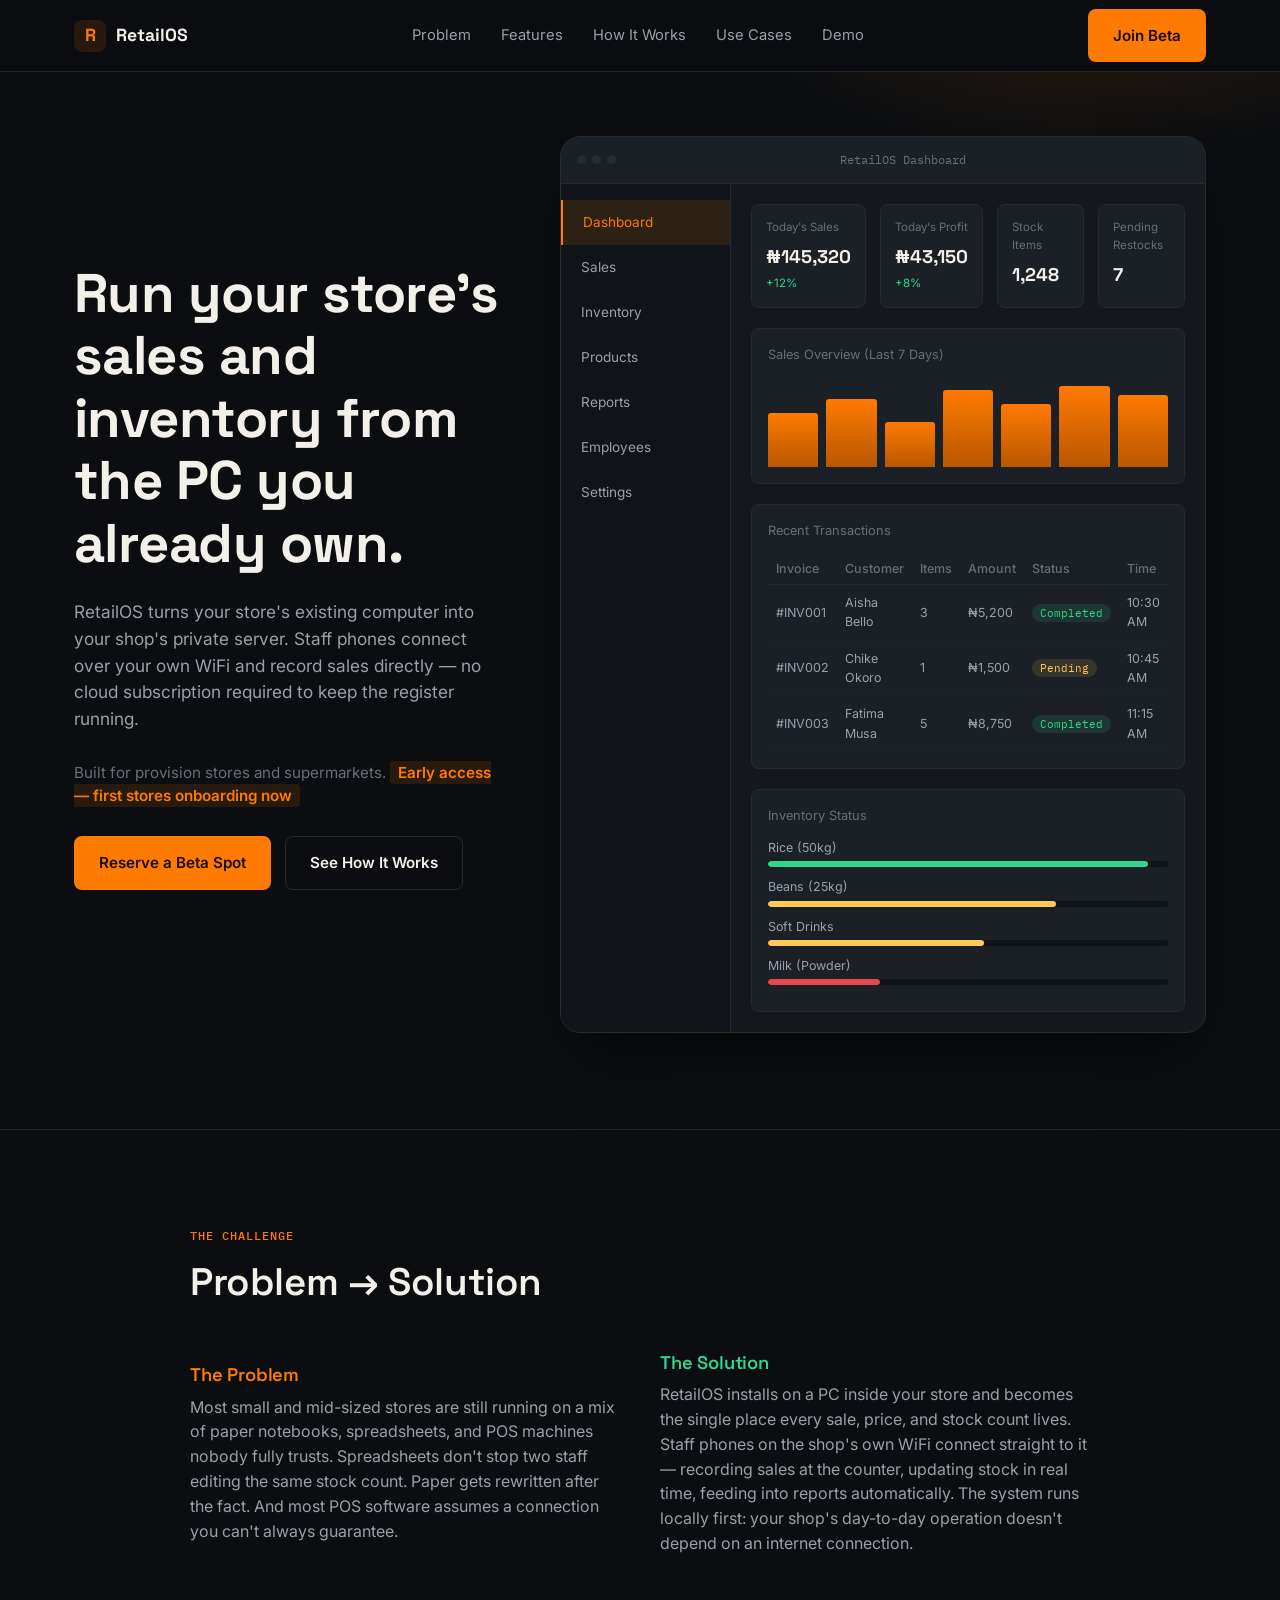
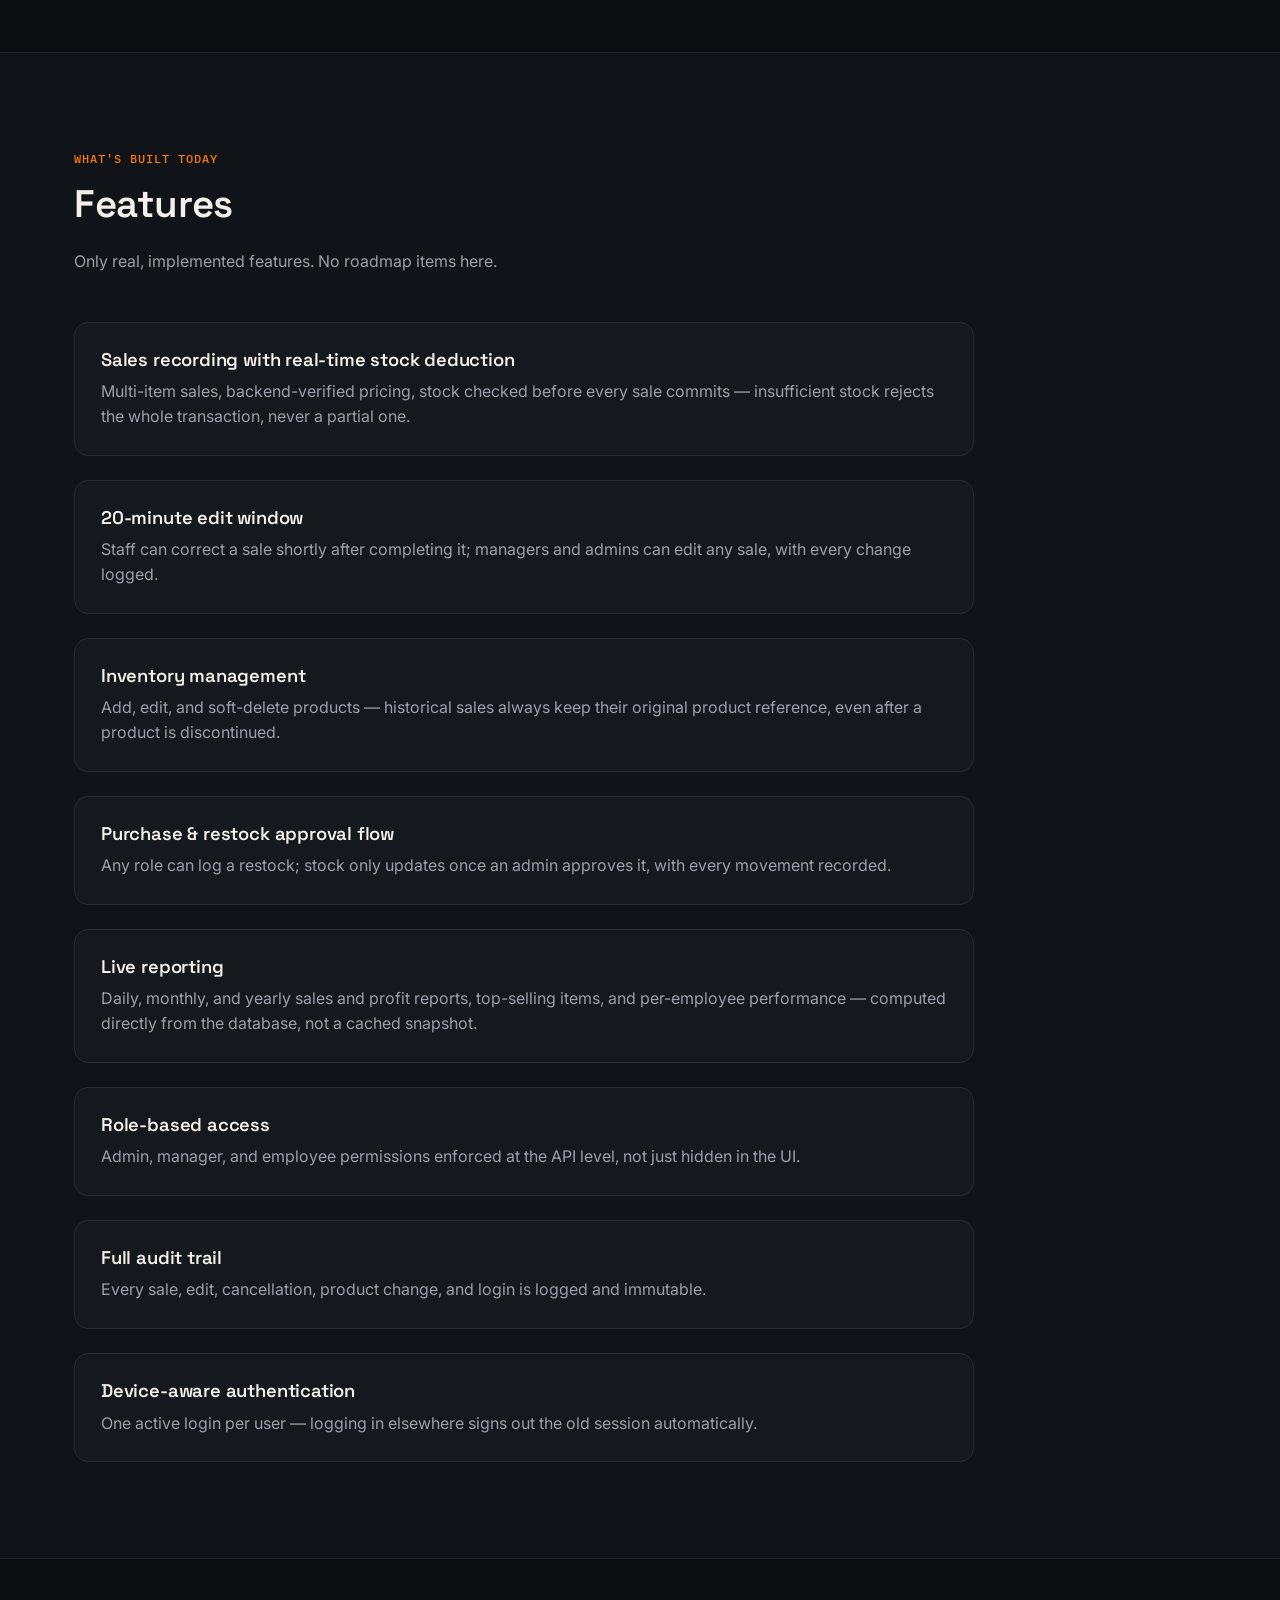
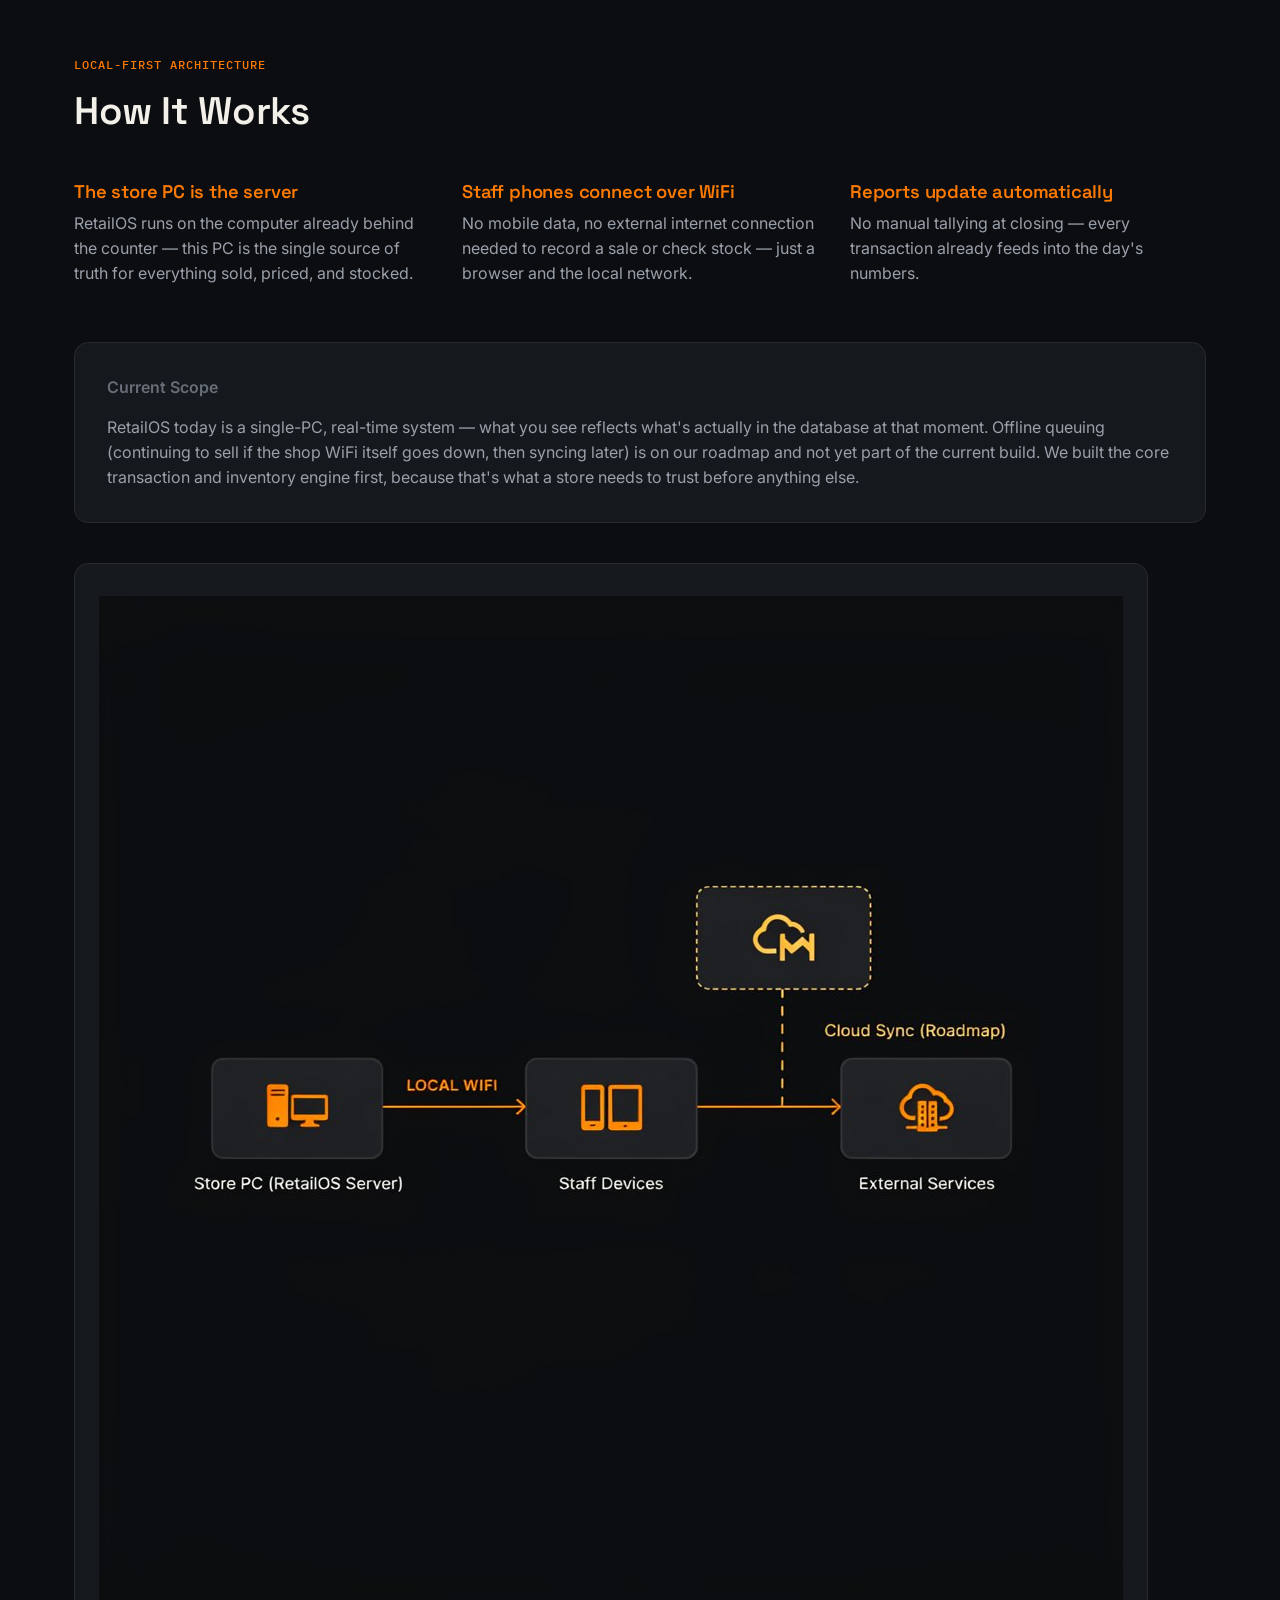
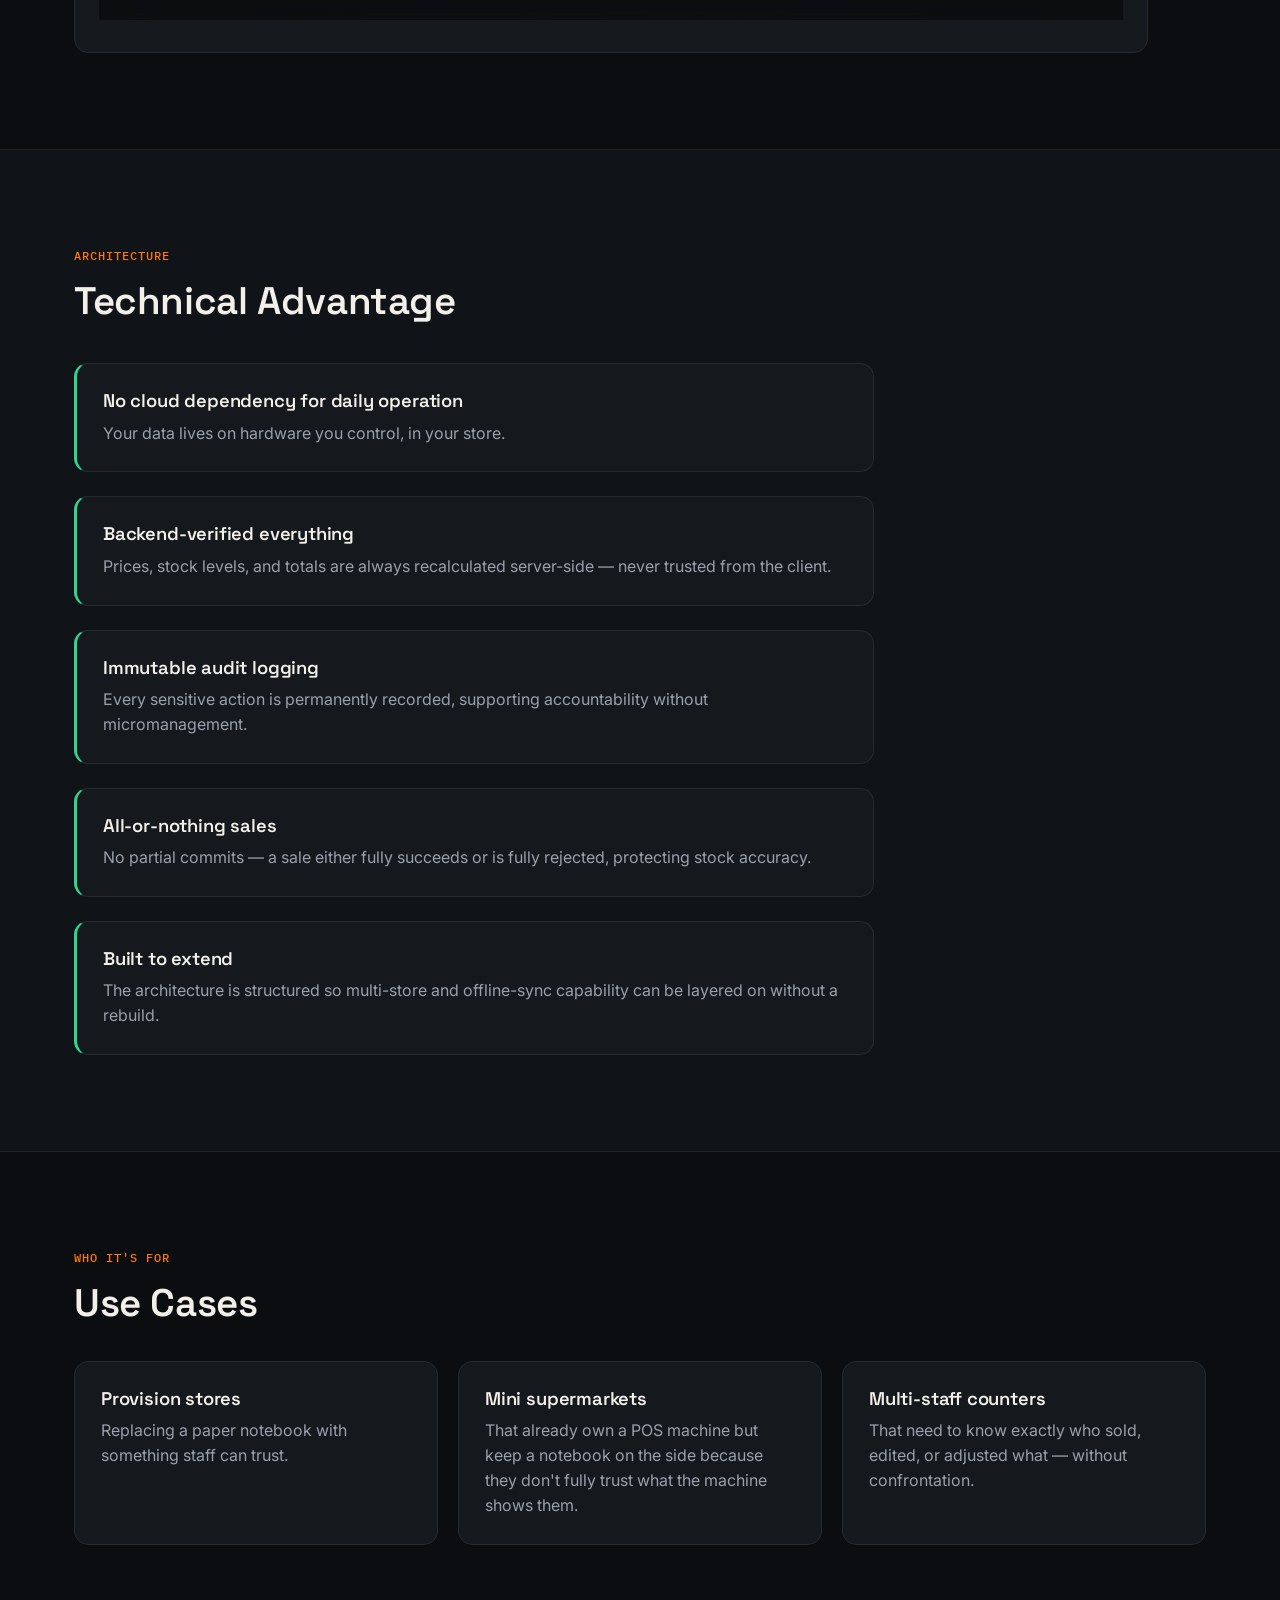
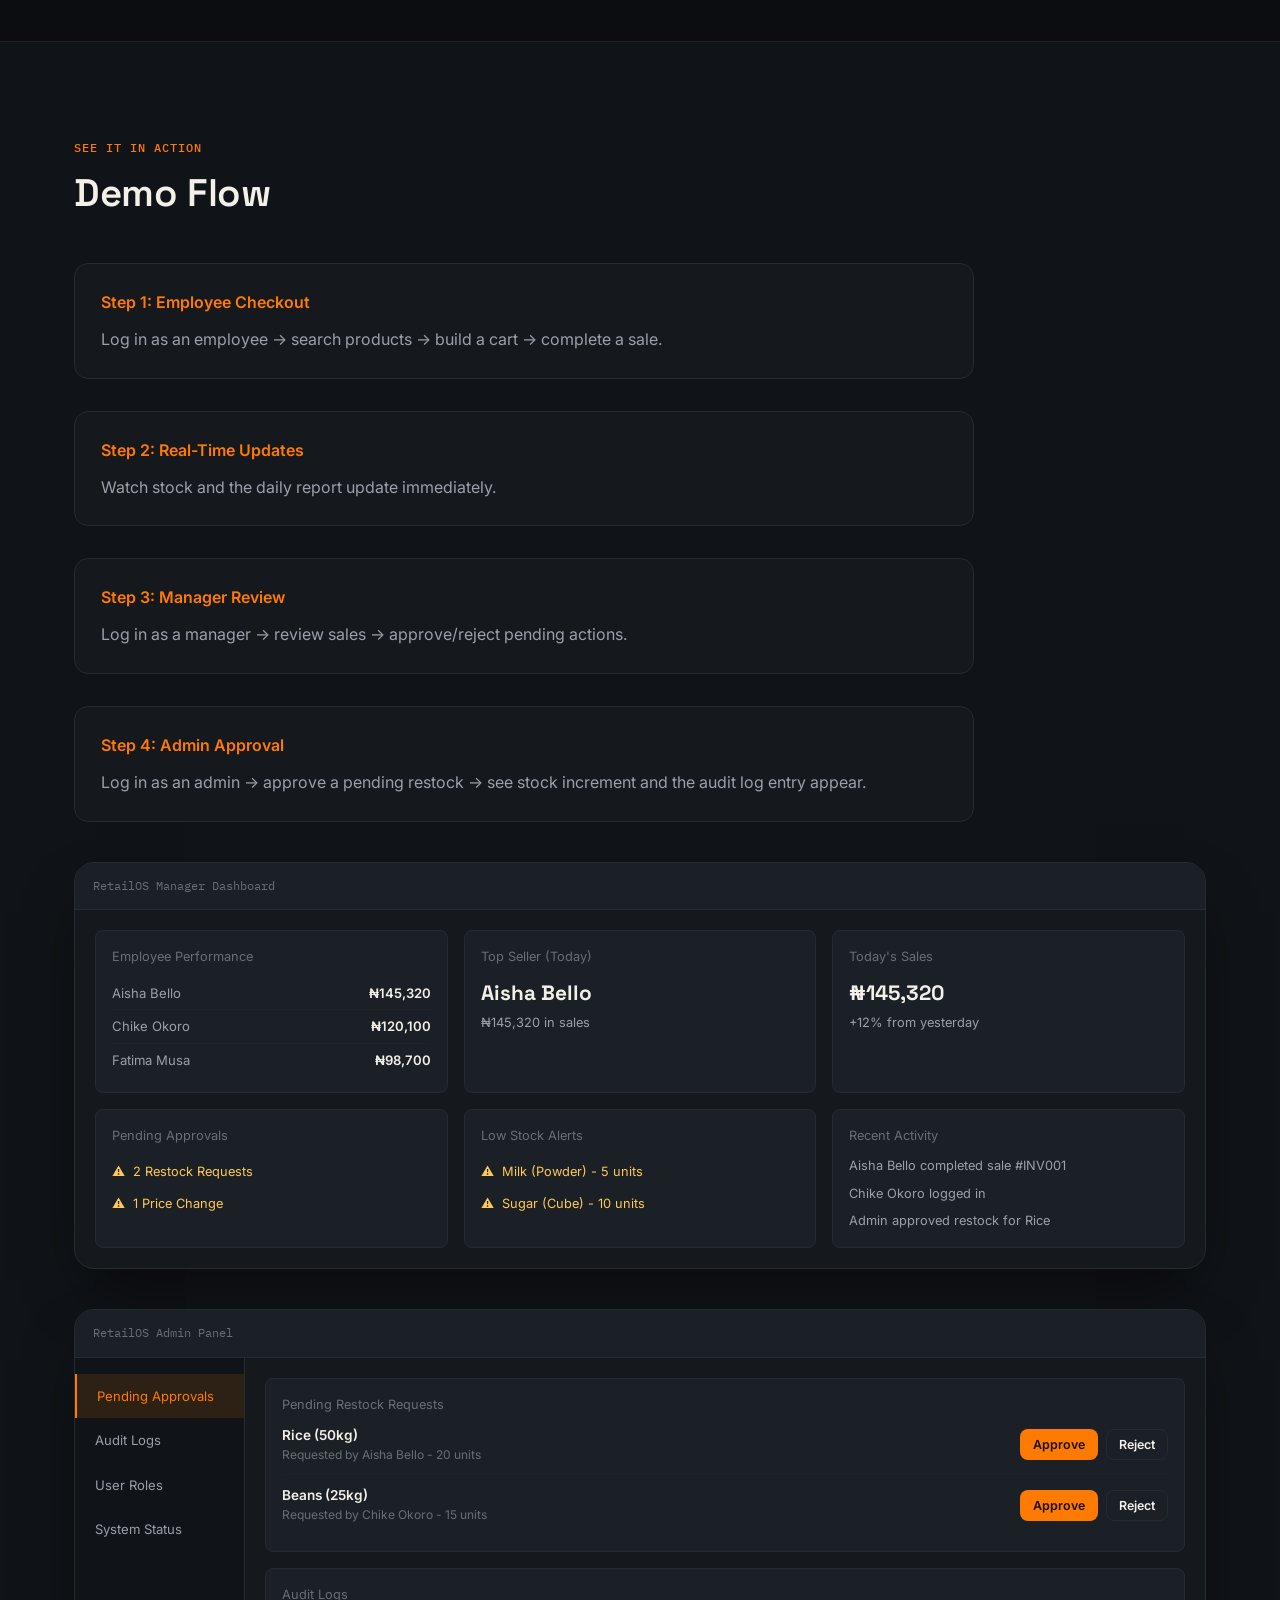
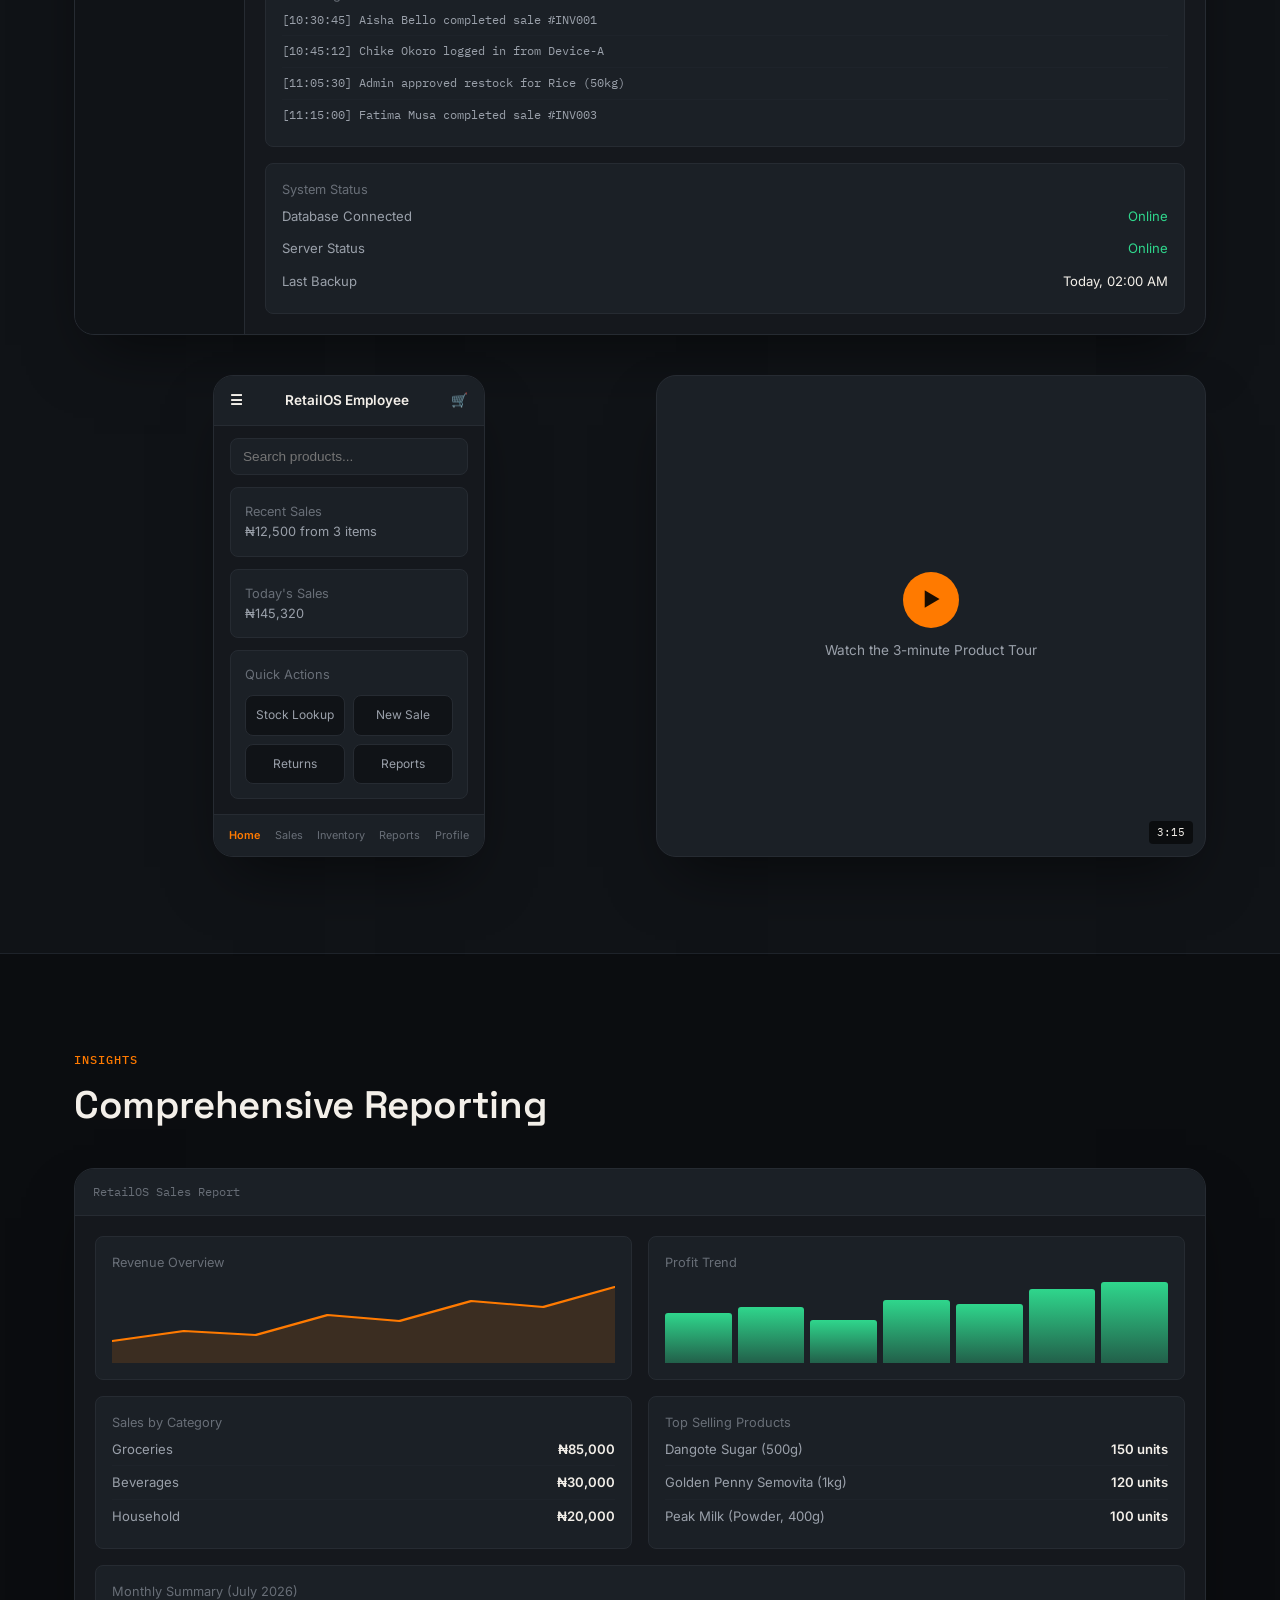
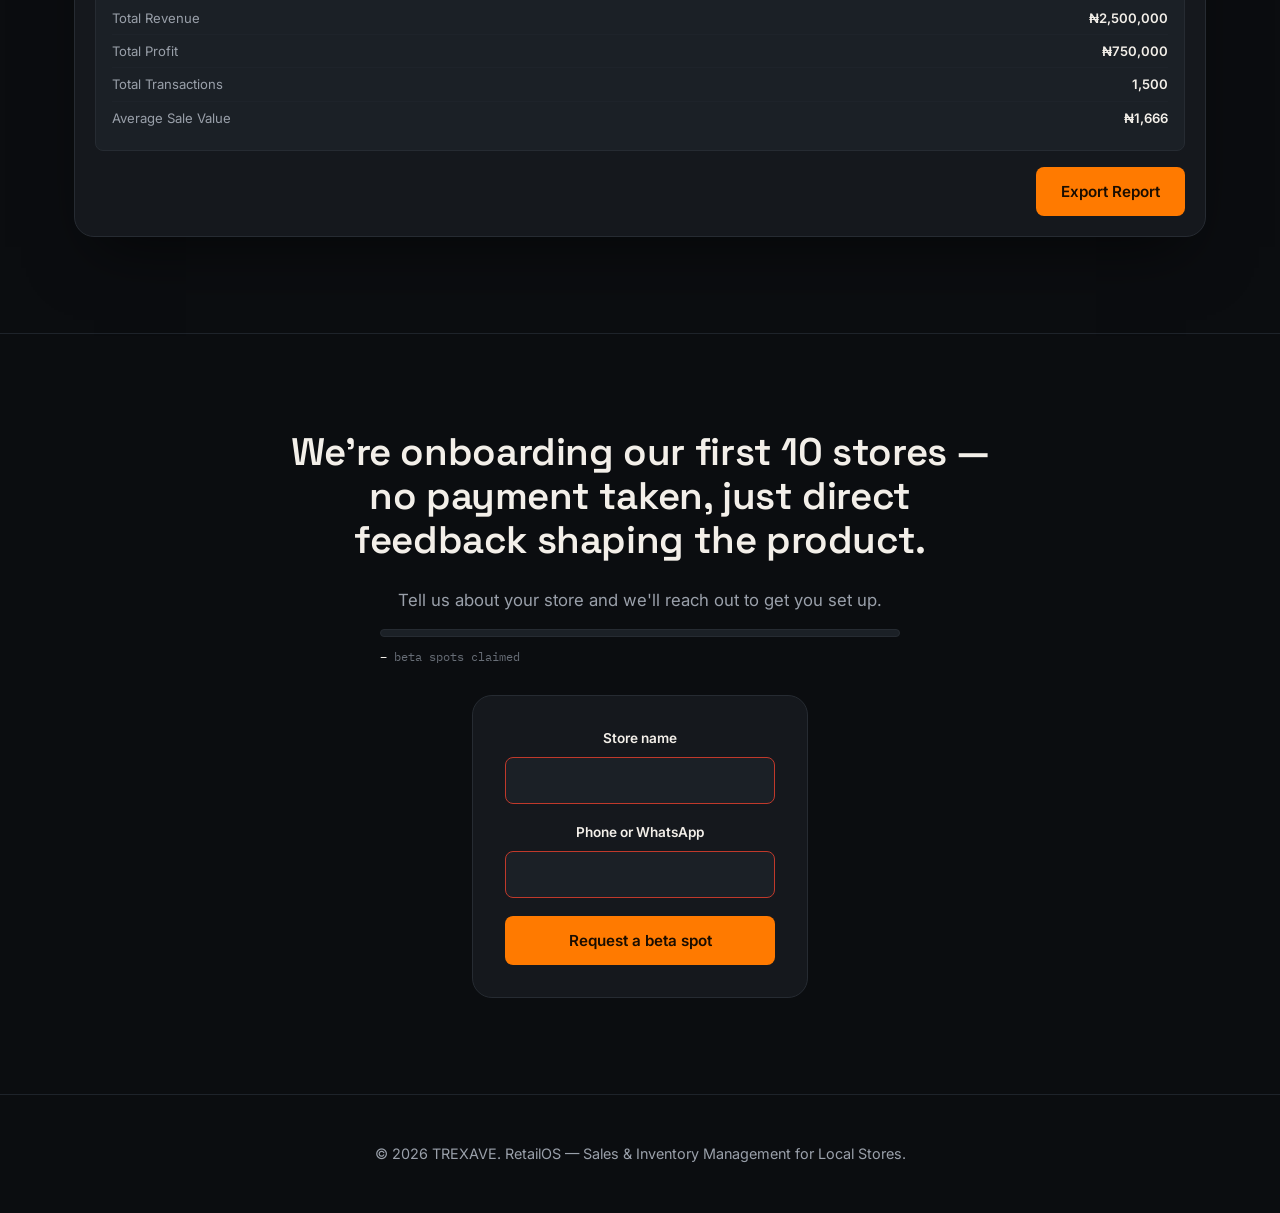
==== commit c517ca01: "Landing Page 2.0" ====
--- a/retailos.html
+++ b/retailos.html
@@ -4,6 +4,8 @@
 <head>
   <meta charset="UTF-8">
   <meta name="viewport" content="width=device-width, initial-scale=1.0">
+  <meta name="description"
+    content="RetailOS turns the PC already in your store into a local server for sales, inventory, and reporting — no cloud subscription required to keep the register running.">
   <title>RetailOS — Sales & Inventory Management for Local Stores</title>
   <link rel="preconnect" href="https://fonts.googleapis.com">
   <link rel="preconnect" href="https://fonts.gstatic.com" crossorigin>
@@ -33,27 +35,14 @@
         </nav>
         <div class="header-actions">
           <a href="#cta" class="btn btn-primary">Join Beta</a>
-          <button id="theme-toggle" class="icon-btn">
-            <span class="icon">&#9728;</span> <!-- Sun icon -->
-          </button>
-          <div class="lang-selector">
-            <button id="lang-toggle" class="icon-btn">
-              <span class="icon">&#127760;</span> <!-- Globe icon -->
-            </button>
-            <div id="lang-dropdown" class="lang-dropdown">
-              <a href="#" class="lang-option" data-lang="en">English</a>
-              <a href="#" class="lang-option" data-lang="fr">French</a>
-              <a href="#" class="lang-option" data-lang="sw">Swahili</a>
-              <a href="#" class="lang-option" data-lang="ha">Hausa</a>
-              <a href="#" class="lang-option" data-lang="yo">Yoruba</a>
-              <a href="#" class="lang-option" data-lang="ig">Igbo</a>
-              <a href="#" class="lang-option" data-lang="pcm">Nigerian Pidgin</a>
-              <a href="#" class="lang-option" data-lang="zu">Zulu</a>
-              <a href="#" class="lang-option" data-lang="ar">Arabic</a>
-              <a href="#" class="lang-option" data-lang="am">Amharic</a>
-              <a href="#" class="lang-option" data-lang="af">Afrikaans</a>
-            </div>
-          </div>
+          <!-- <button id="theme-toggle" class="icon-btn" aria-label="Toggle light and dark mode">
+            <span class="icon">&#9728;</span> Sun icon
+          </button> -->
+          <!-- FIX: language selector removed. It listed 11 languages but only
+               ever logged the selection to the console — presenting a control
+               that visibly does nothing is worse than not offering it. Add it
+               back once real translation strings exist (index.html already
+               has a working pattern for this). -->
         </div>
       </div>
     </div>
@@ -70,7 +59,7 @@
             register running.</p>
           <p style="color: var(--text-faint); font-size: 0.95rem; margin-bottom: 28px;">Built for provision stores and
             supermarkets. <span
-              style="background: var(--primary-light); color: var(--primary); padding: 2px 8px; border-radius: 4px; font-weight: 600;">Early
+              style="background: var(--accent-soft); color: var(--accent); padding: 2px 8px; border-radius: 4px; font-weight: 600;">Early
               access — first stores onboarding now</span></p>
           <div class="hero-actions">
             <a href="#cta" class="btn btn-primary">Reserve a Beta Spot</a>
@@ -246,60 +235,52 @@
       </p>
 
       <div style="display: grid; grid-template-columns: 1fr; gap: 24px; max-width: 900px;">
-        <div
-          style="padding: 24px; background: var(--surface); border: 1px solid var(--border); border-radius: var(--radius-md);">
+        <div class="card">
           <h3 style="margin-top: 0; color: var(--text);">Sales recording with real-time stock deduction</h3>
-          <p style="margin: 0; color: var(--text-muted);">Multi-item sales, backend-verified pricing, stock checked
+          <p style="margin: 0;">Multi-item sales, backend-verified pricing, stock checked
             before every sale commits — insufficient stock rejects the whole transaction, never a partial one.</p>
         </div>
 
-        <div
-          style="padding: 24px; background: var(--surface); border: 1px solid var(--border); border-radius: var(--radius-md);">
+        <div class="card">
           <h3 style="margin-top: 0; color: var(--text);">20-minute edit window</h3>
-          <p style="margin: 0; color: var(--text-muted);">Staff can correct a sale shortly after completing it; managers
+          <p style="margin: 0;">Staff can correct a sale shortly after completing it; managers
             and admins can edit any sale, with every change logged.</p>
         </div>
 
-        <div
-          style="padding: 24px; background: var(--surface); border: 1px solid var(--border); border-radius: var(--radius-md);">
+        <div class="card">
           <h3 style="margin-top: 0; color: var(--text);">Inventory management</h3>
-          <p style="margin: 0; color: var(--text-muted);">Add, edit, and soft-delete products — historical sales always
+          <p style="margin: 0;">Add, edit, and soft-delete products — historical sales always
             keep their original product reference, even after a product is discontinued.</p>
         </div>
 
-        <div
-          style="padding: 24px; background: var(--surface); border: 1px solid var(--border); border-radius: var(--radius-md);">
+        <div class="card">
           <h3 style="margin-top: 0; color: var(--text);">Purchase & restock approval flow</h3>
-          <p style="margin: 0; color: var(--text-muted);">Any role can log a restock; stock only updates once an admin
+          <p style="margin: 0;">Any role can log a restock; stock only updates once an admin
             approves it, with every movement recorded.</p>
         </div>
 
-        <div
-          style="padding: 24px; background: var(--surface); border: 1px solid var(--border); border-radius: var(--radius-md);">
+        <div class="card">
           <h3 style="margin-top: 0; color: var(--text);">Live reporting</h3>
-          <p style="margin: 0; color: var(--text-muted);">Daily, monthly, and yearly sales and profit reports,
+          <p style="margin: 0;">Daily, monthly, and yearly sales and profit reports,
             top-selling items, and per-employee performance — computed directly from the database, not a cached
             snapshot.</p>
         </div>
 
-        <div
-          style="padding: 24px; background: var(--surface); border: 1px solid var(--border); border-radius: var(--radius-md);">
+        <div class="card">
           <h3 style="margin-top: 0; color: var(--text);">Role-based access</h3>
-          <p style="margin: 0; color: var(--text-muted);">Admin, manager, and employee permissions enforced at the API
+          <p style="margin: 0;">Admin, manager, and employee permissions enforced at the API
             level, not just hidden in the UI.</p>
         </div>
 
-        <div
-          style="padding: 24px; background: var(--surface); border: 1px solid var(--border); border-radius: var(--radius-md);">
+        <div class="card">
           <h3 style="margin-top: 0; color: var(--text);">Full audit trail</h3>
-          <p style="margin: 0; color: var(--text-muted);">Every sale, edit, cancellation, product change, and login is
+          <p style="margin: 0;">Every sale, edit, cancellation, product change, and login is
             logged and immutable.</p>
         </div>
 
-        <div
-          style="padding: 24px; background: var(--surface); border: 1px solid var(--border); border-radius: var(--radius-md);">
+        <div class="card">
           <h3 style="margin-top: 0; color: var(--text);">Device-aware authentication</h3>
-          <p style="margin: 0; color: var(--text-muted);">One active login per user — logging in elsewhere signs out the
+          <p style="margin: 0;">One active login per user — logging in elsewhere signs out the
             old session automatically.</p>
         </div>
       </div>
@@ -332,32 +313,17 @@
         </div>
       </div>
 
-      <div
-        style="padding: 32px; background: var(--surface); border: 1px solid var(--border); border-radius: var(--radius-md); margin-bottom: 40px;">
+      <div class="card" style="padding: 32px; margin-bottom: 40px;">
         <p style="color: var(--text-faint); margin: 0 0 16px 0; font-weight: 600;">Current Scope</p>
-        <p style="margin: 0; color: var(--text-muted);">RetailOS today is a single-PC, real-time system — what you see
+        <p style="margin: 0;">RetailOS today is a single-PC, real-time system — what you see
           reflects what's actually in the database at that moment. Offline queuing (continuing to sell if the shop WiFi
           itself goes down, then syncing later) is on our roadmap and not yet part of the current build. We built the
           core transaction and inventory engine first, because that's what a store needs to trust before anything else.
         </p>
       </div>
 
-      <div class="sync-diagram">
-        <div class="sync-node">Store PC (RetailOS Server)</div>
-        <div class="sync-connection">
-          <div class="line"></div>
-          <div class="label">Local WiFi</div>
-          <div class="line"></div>
-        </div>
-        <div class="sync-node">Staff Devices (Phones/Tablets)</div>
-        <div class="sync-arrow">&#8597;</div>
-        <div class="sync-connection">
-          <div class="line"></div>
-          <div class="label">Cloud Sync (Roadmap)</div>
-          <div class="line"></div>
-        </div>
-        <div class="sync-node">External Services</div>
-      </div>
+      <img src="img/high-level-description-a-minimal-technic_yIEvfsHTXVWi6moIODACPw_TNvdQXN1SEa4HBq-sjLTTQ_cover.jpg"
+        class="sync-diagram"></img>
     </div>
   </section>
 
@@ -368,37 +334,32 @@
       <h2>Technical Advantage</h2>
 
       <div style="display: grid; grid-template-columns: 1fr; gap: 24px; margin-top: 40px; max-width: 800px;">
-        <div
-          style="padding: 24px; background: var(--surface); border-left: 3px solid var(--success); border-radius: var(--radius-md);">
+        <div class="card" style="border-left: 3px solid var(--success);">
           <h3 style="margin-top: 0; color: var(--text);">No cloud dependency for daily operation</h3>
-          <p style="margin: 0; color: var(--text-muted);">Your data lives on hardware you control, in your store.</p>
-        </div>
-
-        <div
-          style="padding: 24px; background: var(--surface); border-left: 3px solid var(--success); border-radius: var(--radius-md);">
+          <p style="margin: 0;">Your data lives on hardware you control, in your store.</p>
+        </div>
+
+        <div class="card" style="border-left: 3px solid var(--success);">
           <h3 style="margin-top: 0; color: var(--text);">Backend-verified everything</h3>
-          <p style="margin: 0; color: var(--text-muted);">Prices, stock levels, and totals are always recalculated
+          <p style="margin: 0;">Prices, stock levels, and totals are always recalculated
             server-side — never trusted from the client.</p>
         </div>
 
-        <div
-          style="padding: 24px; background: var(--surface); border-left: 3px solid var(--success); border-radius: var(--radius-md);">
+        <div class="card" style="border-left: 3px solid var(--success);">
           <h3 style="margin-top: 0; color: var(--text);">Immutable audit logging</h3>
-          <p style="margin: 0; color: var(--text-muted);">Every sensitive action is permanently recorded, supporting
+          <p style="margin: 0;">Every sensitive action is permanently recorded, supporting
             accountability without micromanagement.</p>
         </div>
 
-        <div
-          style="padding: 24px; background: var(--surface); border-left: 3px solid var(--success); border-radius: var(--radius-md);">
+        <div class="card" style="border-left: 3px solid var(--success);">
           <h3 style="margin-top: 0; color: var(--text);">All-or-nothing sales</h3>
-          <p style="margin: 0; color: var(--text-muted);">No partial commits — a sale either fully succeeds or is fully
+          <p style="margin: 0;">No partial commits — a sale either fully succeeds or is fully
             rejected, protecting stock accuracy.</p>
         </div>
 
-        <div
-          style="padding: 24px; background: var(--surface); border-left: 3px solid var(--success); border-radius: var(--radius-md);">
+        <div class="card" style="border-left: 3px solid var(--success);">
           <h3 style="margin-top: 0; color: var(--text);">Built to extend</h3>
-          <p style="margin: 0; color: var(--text-muted);">The architecture is structured so multi-store and offline-sync
+          <p style="margin: 0;">The architecture is structured so multi-store and offline-sync
             capability can be layered on without a rebuild.</p>
         </div>
       </div>
@@ -411,23 +372,19 @@
       <p class="eyebrow">Who It's For</p>
       <h2>Use Cases</h2>
 
-      <div
-        style="display: grid; grid-template-columns: repeat(auto-fit, minmax(280px, 1fr)); gap: 32px; margin-top: 48px;">
-        <div
-          style="padding: 32px; background: var(--surface); border: 1px solid var(--border); border-radius: var(--radius-md);">
+      <div class="card-grid card-grid-3">
+        <div class="card">
           <h3 style="margin-top: 0;">Provision stores</h3>
           <p>Replacing a paper notebook with something staff can trust.</p>
         </div>
 
-        <div
-          style="padding: 32px; background: var(--surface); border: 1px solid var(--border); border-radius: var(--radius-md);">
+        <div class="card">
           <h3 style="margin-top: 0;">Mini supermarkets</h3>
           <p>That already own a POS machine but keep a notebook on the side because they don't fully trust what the
             machine shows them.</p>
         </div>
 
-        <div
-          style="padding: 32px; background: var(--surface); border: 1px solid var(--border); border-radius: var(--radius-md);">
+        <div class="card">
           <h3 style="margin-top: 0;">Multi-staff counters</h3>
           <p>That need to know exactly who sold, edited, or adjusted what — without confrontation.</p>
         </div>
@@ -442,30 +399,26 @@
       <h2>Demo Flow</h2>
 
       <div style="display: grid; grid-template-columns: 1fr; gap: 32px; margin-top: 48px; max-width: 900px;">
-        <div
-          style="padding: 32px; background: var(--surface); border: 1px solid var(--border); border-radius: var(--radius-md);">
+        <div class="card">
           <p style="color: var(--accent); font-weight: 600; margin: 0 0 12px 0;">Step 1: Employee Checkout</p>
-          <p style="margin: 0; color: var(--text-muted);">Log in as an employee → search products → build a cart →
+          <p style="margin: 0;">Log in as an employee → search products → build a cart →
             complete a sale.</p>
         </div>
 
-        <div
-          style="padding: 32px; background: var(--surface); border: 1px solid var(--border); border-radius: var(--radius-md);">
+        <div class="card">
           <p style="color: var(--accent); font-weight: 600; margin: 0 0 12px 0;">Step 2: Real-Time Updates</p>
-          <p style="margin: 0; color: var(--text-muted);">Watch stock and the daily report update immediately.</p>
-        </div>
-
-        <div
-          style="padding: 32px; background: var(--surface); border: 1px solid var(--border); border-radius: var(--radius-md);">
+          <p style="margin: 0;">Watch stock and the daily report update immediately.</p>
+        </div>
+
+        <div class="card">
           <p style="color: var(--accent); font-weight: 600; margin: 0 0 12px 0;">Step 3: Manager Review</p>
-          <p style="margin: 0; color: var(--text-muted);">Log in as a manager → review sales → approve/reject pending
+          <p style="margin: 0;">Log in as a manager → review sales → approve/reject pending
             actions.</p>
         </div>
 
-        <div
-          style="padding: 32px; background: var(--surface); border: 1px solid var(--border); border-radius: var(--radius-md);">
+        <div class="card">
           <p style="color: var(--accent); font-weight: 600; margin: 0 0 12px 0;">Step 4: Admin Approval</p>
-          <p style="margin: 0; color: var(--text-muted);">Log in as an admin → approve a pending restock → see stock
+          <p style="margin: 0;">Log in as an admin → approve a pending restock → see stock
             increment and the audit log entry appear.</p>
         </div>
       </div>
@@ -668,11 +621,23 @@
           <div class="report-grid">
             <div class="report-card">
               <div class="card-title">Revenue Overview</div>
-              <div class="report-chart-placeholder">[ Revenue Graph ]</div>
+              <svg class="report-chart-svg" viewBox="0 0 280 90" preserveAspectRatio="none" aria-hidden="true">
+                <polygon class="report-chart-area"
+                  points="0,68 40,58 80,62 120,42 160,48 200,28 240,34 280,14 280,90 0,90" />
+                <polyline class="report-chart-line" points="0,68 40,58 80,62 120,42 160,48 200,28 240,34 280,14" />
+              </svg>
             </div>
             <div class="report-card">
               <div class="card-title">Profit Trend</div>
-              <div class="report-chart-placeholder">[ Profit Graph ]</div>
+              <div class="report-bar-chart" aria-hidden="true">
+                <div class="report-bar" style="height: 55%;"></div>
+                <div class="report-bar" style="height: 62%;"></div>
+                <div class="report-bar" style="height: 48%;"></div>
+                <div class="report-bar" style="height: 70%;"></div>
+                <div class="report-bar" style="height: 65%;"></div>
+                <div class="report-bar" style="height: 82%;"></div>
+                <div class="report-bar" style="height: 90%;"></div>
+              </div>
             </div>
             <div class="report-card">
               <div class="card-title">Sales by Category</div>
@@ -737,10 +702,27 @@
     <div class="container">
       <div style="max-width: 700px; margin: 0 auto; text-align: center;">
         <h2>We're onboarding our first 10 stores — no payment taken, just direct feedback shaping the product.</h2>
-        <p style="font-size: 1.05rem; margin-top: 24px;">Tell us what RetailOS is worth to you, and help set the price
-          for everyone after you.</p>
-
-        <div style="display: flex; gap: 16px; justify-content: center; margin-top: 40px; flex-wrap: wrap;">
+        <p style="font-size: 1.05rem; margin-top: 24px;">Tell us about your store and we'll reach out to get you set
+          up.</p>
+
+        <!-- FIX: spots-left bar added — gives real onboarding-status context
+             instead of just a claim in the heading. Update spotsClaimed each
+             time a store actually signs up. -->
+        <div class="spots-bar">
+          <div class="spots-bar-track">
+            <div class="spots-bar-fill" id="spotsBarFill" style="width: 0%;"></div>
+          </div>
+          <div class="spots-bar-label">
+            <span id="spotsClaimedLabel"><strong>–</strong> beta spots claimed</span>
+            <span class="spots-left" id="spotsLeftLabel"></span>
+          </div>
+        </div>
+
+        <div style="display: flex; gap: 16px; justify-content: center; flex-wrap: wrap;">
+          <!-- FIX: "What would you pay monthly?" field removed — the beta is
+               explicitly free/no-payment per the heading above, so asking a
+               pricing question here undercut that message. Replaced with the
+               store's role, which is more useful for onboarding anyway. -->
           <form id="betaForm" class="beta-form">
             <div class="form-row">
               <label for="storeName">Store name</label>
@@ -749,10 +731,6 @@
             <div class="form-row">
               <label for="contactInfo">Phone or WhatsApp</label>
               <input type="text" id="contactInfo" name="contactInfo" required>
-            </div>
-            <div class="form-row">
-              <label for="willingPay">What would you pay monthly for this?</label>
-              <input type="text" id="willingPay" name="willingPay" required>
             </div>
             <button type="submit" class="btn btn-primary btn-block">Request a beta spot</button>
           </form>
@@ -774,54 +752,30 @@
   </footer>
 
   <script>
-    // Dark/Light Mode Toggle
+    // Dark/Light Mode Toggle — now backed by the [data-theme="light"]
+    // block added to style.css, so this actually changes the page.
     const themeToggle = document.getElementById('theme-toggle');
     const currentTheme = localStorage.getItem('theme');
 
     if (currentTheme) {
       document.documentElement.setAttribute('data-theme', currentTheme);
-      if (currentTheme === 'dark') {
-        themeToggle.innerHTML = '<span class="icon">&#127769;</span>'; // Moon icon
-      } else {
-        themeToggle.innerHTML = '<span class="icon">&#9728;</span>'; // Sun icon
-      }
+      themeToggle.innerHTML = currentTheme === 'dark'
+        ? '<span class="icon">&#127769;</span>'  // Moon icon
+        : '<span class="icon">&#9728;</span>';    // Sun icon
     }
 
     themeToggle.addEventListener('click', () => {
-      let theme = document.documentElement.getAttribute('data-theme');
+      // No attribute set = the default state, which is dark.
+      const theme = document.documentElement.getAttribute('data-theme') || 'dark';
       if (theme === 'dark') {
         document.documentElement.setAttribute('data-theme', 'light');
         localStorage.setItem('theme', 'light');
-        themeToggle.innerHTML = '<span class="icon">&#9728;</span>'; // Sun icon
+        themeToggle.innerHTML = '<span class="icon">&#9728;</span>';
       } else {
         document.documentElement.setAttribute('data-theme', 'dark');
         localStorage.setItem('theme', 'dark');
-        themeToggle.innerHTML = '<span class="icon">&#127769;</span>'; // Moon icon
+        themeToggle.innerHTML = '<span class="icon">&#127769;</span>';
       }
-    });
-
-    // Language Selector Toggle
-    const langToggle = document.getElementById('lang-toggle');
-    const langDropdown = document.getElementById('lang-dropdown');
-
-    langToggle.addEventListener('click', (event) => {
-      langDropdown.style.display = langDropdown.style.display === 'block' ? 'none' : 'block';
-      event.stopPropagation();
-    });
-
-    document.addEventListener('click', (event) => {
-      if (!langDropdown.contains(event.target) && !langToggle.contains(event.target)) {
-        langDropdown.style.display = 'none';
-      }
-    });
-
-    // Close dropdown on option click (optional, depending on desired behavior)
-    langDropdown.querySelectorAll('.lang-option').forEach(option => {
-      option.addEventListener('click', () => {
-        langDropdown.style.display = 'none';
-        // In a real app, you'd change the content language here
-        console.log('Language selected:', option.dataset.lang);
-      });
     });
   </script>
 
--- a/style.css
+++ b/style.css
@@ -69,6 +69,7 @@
   font-size: 16px;
   line-height: 1.55;
   -webkit-font-smoothing: antialiased;
+  transition: background .25s ease, color .25s ease;
 }
 
 img {
@@ -252,6 +253,12 @@
 .btn-mini:hover {
   border-color: var(--accent);
   color: var(--accent);
+}
+
+/* NEW: small button used inside mockup cards (Approve/Reject etc.) */
+.btn-sm {
+  padding: 7px 12px;
+  font-size: 0.78rem;
 }
 
 /* ---------- Badges ---------- */
@@ -312,6 +319,21 @@
   flex-shrink: 0;
 }
 
+/* NEW: circular letter-mark logo used on retailos.html */
+.logo-icon {
+  width: 32px;
+  height: 32px;
+  border-radius: var(--radius-sm);
+  background: var(--accent-soft);
+  color: var(--accent);
+  font-family: var(--font-display);
+  font-weight: 700;
+  display: flex;
+  align-items: center;
+  justify-content: center;
+  flex-shrink: 0;
+}
+
 .main-nav {
   display: flex;
   align-items: center;
@@ -332,6 +354,26 @@
   display: flex;
   align-items: center;
   gap: 14px;
+}
+
+/* NEW: round icon button used for the theme toggle */
+.icon-btn {
+  display: inline-flex;
+  align-items: center;
+  justify-content: center;
+  width: 38px;
+  height: 38px;
+  background: transparent;
+  border: 1px solid var(--border);
+  border-radius: var(--radius-sm);
+  color: var(--text);
+  font-size: 1.05rem;
+  transition: border-color .2s ease, color .2s ease;
+}
+
+.icon-btn:hover {
+  border-color: var(--accent);
+  color: var(--accent);
 }
 
 .nav-toggle {
@@ -793,7 +835,10 @@
   .shot-placeholder {
     height: 220px;
   }
-  .shot img {height: 220px;}
+
+  .shot img {
+    height: 220px;
+  }
 }
 
 /* ---------- Validation / About ---------- */
@@ -944,6 +989,50 @@
 
 .form-success p {
   color: var(--text);
+}
+
+/* NEW: onboarding "spots left" bar — social-proof / urgency element
+   sits above a signup form. Width of .spots-bar-fill is set inline
+   per page (spotsClaimed / spotsTotal * 100%). */
+.spots-bar {
+  max-width: 520px;
+  margin: 0 auto 28px;
+  text-align: left;
+}
+
+.spots-bar-track {
+  width: 100%;
+  height: 8px;
+  background: var(--surface-2);
+  border: 1px solid var(--border);
+  border-radius: 100px;
+  overflow: hidden;
+}
+
+.spots-bar-fill {
+  height: 100%;
+  background: linear-gradient(90deg, var(--accent-dim), var(--accent));
+  border-radius: 100px;
+  transition: width .4s ease;
+}
+
+.spots-bar-label {
+  display: flex;
+  justify-content: space-between;
+  gap: 12px;
+  margin-top: 10px;
+  font-family: var(--font-mono);
+  font-size: 0.78rem;
+  color: var(--text-faint);
+}
+
+.spots-bar-label strong {
+  color: var(--text);
+  font-weight: 600;
+}
+
+.spots-bar-label .spots-left {
+  color: var(--accent);
 }
 
 /* ---------- FAQ ---------- */
@@ -1143,4 +1232,723 @@
   .hero-actions .btn {
     width: 100%;
   }
+}
+
+/* ==========================================================================
+   ADDENDUM — ported from retailos.html's dashboard-mockup markup.
+   These classes were referenced in the HTML but had no CSS anywhere,
+   so the dashboard/manager/admin/mobile mockups were rendering unstyled.
+   Kept in the same dark-surface / mono-accent language as the rest of
+   the sheet rather than inventing a second design system.
+   ========================================================================== */
+
+.glass-panel {
+  background: var(--surface);
+  border: 1px solid var(--border);
+  border-radius: var(--radius-lg);
+  overflow: hidden;
+  box-shadow: 0 30px 60px -20px rgba(0, 0, 0, 0.55);
+}
+
+/* --- Desktop dashboard mockup (hero) --- */
+.desktop-mockup-header {
+  display: flex;
+  align-items: center;
+  padding: 14px 16px;
+  background: var(--surface-2);
+  border-bottom: 1px solid var(--border);
+}
+
+.desktop-mockup-header .controls {
+  display: flex;
+  gap: 6px;
+}
+
+.desktop-mockup-header .control-btn {
+  width: 9px;
+  height: 9px;
+  border-radius: 50%;
+  background: var(--border);
+}
+
+.desktop-mockup-header .title {
+  margin: 0 auto;
+  font-family: var(--font-mono);
+  font-size: 0.72rem;
+  color: var(--text-faint);
+}
+
+.desktop-mockup-content {
+  display: grid;
+  grid-template-columns: 170px 1fr;
+  min-height: 480px;
+}
+
+.desktop-mockup-sidebar {
+  background: var(--bg-soft);
+  border-right: 1px solid var(--border);
+  padding: 16px 0;
+}
+
+.desktop-mockup-sidebar-item {
+  padding: 12px 20px;
+  font-size: 0.85rem;
+  color: var(--text-muted);
+}
+
+.desktop-mockup-sidebar-item.active {
+  color: var(--accent);
+  background: var(--accent-soft);
+  border-left: 2px solid var(--accent);
+}
+
+.desktop-mockup-main {
+  padding: 20px;
+  display: flex;
+  flex-direction: column;
+  gap: 20px;
+}
+
+.kpi-grid {
+  display: grid;
+  grid-template-columns: repeat(4, 1fr);
+  gap: 14px;
+}
+
+.kpi-card {
+  background: var(--surface-2);
+  border: 1px solid var(--border);
+  border-radius: var(--radius-sm);
+  padding: 14px;
+}
+
+.kpi-card .label {
+  font-size: 0.72rem;
+  color: var(--text-faint);
+  margin-bottom: 6px;
+}
+
+.kpi-card .value {
+  font-family: var(--font-display);
+  font-size: 1.15rem;
+  font-weight: 700;
+  color: var(--text);
+}
+
+.kpi-card .change {
+  font-size: 0.72rem;
+  color: var(--success);
+  margin-top: 4px;
+}
+
+.chart-card,
+.table-card,
+.inventory-status-card {
+  background: var(--surface-2);
+  border: 1px solid var(--border);
+  border-radius: var(--radius-sm);
+  padding: 16px;
+}
+
+.chart-title,
+.table-title {
+  font-size: 0.8rem;
+  color: var(--text-faint);
+  margin-bottom: 12px;
+}
+
+.css-chart {
+  display: flex;
+  align-items: flex-end;
+  gap: 8px;
+  height: 90px;
+}
+
+.css-chart-bar {
+  flex: 1;
+  background: linear-gradient(180deg, var(--accent), var(--accent-dim));
+  border-radius: 3px 3px 0 0;
+}
+
+.mockup-table {
+  width: 100%;
+  border-collapse: collapse;
+  font-size: 0.78rem;
+}
+
+.mockup-table th {
+  text-align: left;
+  color: var(--text-faint);
+  font-weight: 500;
+  padding: 6px 8px;
+  border-bottom: 1px solid var(--border);
+}
+
+.mockup-table td {
+  padding: 8px;
+  color: var(--text-muted);
+  border-bottom: 1px solid var(--border-soft);
+}
+
+.status-badge {
+  font-family: var(--font-mono);
+  font-size: 0.68rem;
+  padding: 2px 8px;
+  border-radius: 100px;
+}
+
+.status-badge.success {
+  background: var(--success-soft);
+  color: var(--success);
+}
+
+.status-badge.pending {
+  background: var(--warn-soft);
+  color: var(--warn);
+}
+
+.inventory-status-card .item {
+  margin-bottom: 10px;
+}
+
+.inventory-status-card .item-name {
+  font-size: 0.78rem;
+  color: var(--text-muted);
+  margin-bottom: 4px;
+}
+
+.progress-bar-container {
+  width: 100%;
+  height: 6px;
+  background: var(--bg-soft);
+  border-radius: 100px;
+  overflow: hidden;
+}
+
+.progress-bar {
+  height: 100%;
+  border-radius: 100px;
+}
+
+.progress-bar.high {
+  background: var(--success);
+}
+
+.progress-bar.medium {
+  background: var(--warn);
+}
+
+.progress-bar.low {
+  background: #E5484D;
+}
+
+/* --- Sync diagram (how-it-works) --- */
+.sync-diagram {
+  display: flex;
+  align-items: center;
+  flex-wrap: wrap;
+  gap: 16px;
+  justify-content: center;
+  background: var(--surface);
+  border: 1px solid var(--border);
+  border-radius: var(--radius-md);
+  padding: 32px 24px;
+}
+
+.sync-node {
+  background: var(--surface-2);
+  border: 1px solid var(--border);
+  border-radius: var(--radius-sm);
+  padding: 14px 18px;
+  font-size: 0.85rem;
+  color: var(--text);
+  text-align: center;
+}
+
+.sync-connection {
+  display: flex;
+  align-items: center;
+  gap: 8px;
+}
+
+.sync-connection .line {
+  width: 40px;
+  height: 1px;
+  background: var(--border);
+}
+
+.sync-connection .label {
+  font-family: var(--font-mono);
+  font-size: 0.7rem;
+  color: var(--text-faint);
+  white-space: nowrap;
+}
+
+.sync-arrow {
+  color: var(--accent);
+  font-size: 1.2rem;
+}
+
+/* --- Manager / Admin mockups (demo section) --- */
+.manager-mockup-header,
+.admin-mockup-header,
+.report-mockup-header {
+  padding: 14px 18px;
+  background: var(--surface-2);
+  border-bottom: 1px solid var(--border);
+  font-family: var(--font-mono);
+  font-size: 0.75rem;
+  color: var(--text-faint);
+}
+
+.manager-mockup-content {
+  display: grid;
+  grid-template-columns: repeat(3, 1fr);
+  gap: 16px;
+  padding: 20px;
+}
+
+.manager-card {
+  background: var(--surface-2);
+  border: 1px solid var(--border);
+  border-radius: var(--radius-sm);
+  padding: 16px;
+}
+
+.manager-card .card-header {
+  margin-bottom: 10px;
+}
+
+.card-title {
+  font-size: 0.8rem;
+  color: var(--text-faint);
+}
+
+.card-value {
+  font-family: var(--font-display);
+  font-size: 1.3rem;
+  font-weight: 700;
+  color: var(--text);
+  margin-bottom: 4px;
+}
+
+.card-text {
+  font-size: 0.8rem;
+  color: var(--text-muted);
+}
+
+.metric-item {
+  display: flex;
+  justify-content: space-between;
+  font-size: 0.82rem;
+  padding: 6px 0;
+  border-bottom: 1px solid var(--border-soft);
+}
+
+.metric-item:last-child {
+  border-bottom: none;
+}
+
+.metric-label {
+  color: var(--text-muted);
+}
+
+.metric-value {
+  color: var(--text);
+  font-weight: 600;
+}
+
+.alert-item {
+  display: flex;
+  align-items: center;
+  gap: 8px;
+  font-size: 0.8rem;
+  color: var(--warn);
+  padding: 6px 0;
+}
+
+.admin-mockup-content {
+  display: grid;
+  grid-template-columns: 170px 1fr;
+}
+
+.admin-sidebar {
+  background: var(--bg-soft);
+  border-right: 1px solid var(--border);
+  padding: 16px 0;
+}
+
+.admin-sidebar-item {
+  padding: 12px 20px;
+  font-size: 0.82rem;
+  color: var(--text-muted);
+}
+
+.admin-sidebar-item.active {
+  color: var(--accent);
+  background: var(--accent-soft);
+  border-left: 2px solid var(--accent);
+}
+
+.admin-main-content {
+  padding: 20px;
+  display: flex;
+  flex-direction: column;
+  gap: 16px;
+}
+
+.admin-card {
+  background: var(--surface-2);
+  border: 1px solid var(--border);
+  border-radius: var(--radius-sm);
+  padding: 16px;
+}
+
+.restock-request-item {
+  display: flex;
+  justify-content: space-between;
+  align-items: center;
+  gap: 12px;
+  padding: 10px 0;
+  border-bottom: 1px solid var(--border-soft);
+  flex-wrap: wrap;
+}
+
+.restock-request-item:last-child {
+  border-bottom: none;
+}
+
+.restock-product {
+  display: block;
+  font-size: 0.85rem;
+  color: var(--text);
+  font-weight: 600;
+}
+
+.restock-details {
+  display: block;
+  font-size: 0.75rem;
+  color: var(--text-faint);
+}
+
+.restock-actions {
+  display: flex;
+  gap: 8px;
+}
+
+.log-item {
+  font-family: var(--font-mono);
+  font-size: 0.75rem;
+  color: var(--text-muted);
+  padding: 6px 0;
+  border-bottom: 1px solid var(--border-soft);
+}
+
+.log-item:last-child {
+  border-bottom: none;
+}
+
+.system-status-item {
+  display: flex;
+  justify-content: space-between;
+  font-size: 0.82rem;
+  padding: 6px 0;
+}
+
+.system-status-item .label {
+  color: var(--text-muted);
+}
+
+/* --- Mobile mockup --- */
+.mobile-mockup {
+  max-width: 300px;
+  margin: 0 auto;
+}
+
+.mobile-mockup-screen {
+  display: flex;
+  flex-direction: column;
+  min-height: 480px;
+}
+
+.mobile-header {
+  display: flex;
+  align-items: center;
+  justify-content: space-between;
+  padding: 14px 16px;
+  background: var(--surface-2);
+  border-bottom: 1px solid var(--border);
+  font-size: 0.85rem;
+  font-weight: 600;
+  color: var(--text);
+}
+
+.mobile-search-bar {
+  padding: 12px 16px;
+}
+
+.mobile-search-bar input {
+  width: 100%;
+  background: var(--surface-2);
+  border: 1px solid var(--border);
+  border-radius: var(--radius-sm);
+  padding: 10px 12px;
+  color: var(--text);
+  font-size: 0.85rem;
+}
+
+.mobile-content {
+  flex: 1;
+  padding: 0 16px;
+  display: flex;
+  flex-direction: column;
+  gap: 12px;
+}
+
+.mobile-card {
+  background: var(--surface-2);
+  border: 1px solid var(--border);
+  border-radius: var(--radius-sm);
+  padding: 14px;
+}
+
+.mobile-quick-actions {
+  display: grid;
+  grid-template-columns: 1fr 1fr;
+  gap: 8px;
+  margin-top: 10px;
+}
+
+.mobile-action-btn {
+  background: var(--bg-soft);
+  border: 1px solid var(--border);
+  border-radius: var(--radius-sm);
+  padding: 10px;
+  text-align: center;
+  font-size: 0.75rem;
+  color: var(--text-muted);
+}
+
+.mobile-bottom-nav {
+  display: flex;
+  justify-content: space-around;
+  padding: 12px 8px;
+  border-top: 1px solid var(--border);
+  background: var(--surface-2);
+}
+
+.mobile-nav-item {
+  font-size: 0.68rem;
+  color: var(--text-faint);
+}
+
+.mobile-nav-item.active {
+  color: var(--accent);
+  font-weight: 600;
+}
+
+/* --- Video card --- */
+.video-card {
+  position: relative;
+  height: 100%;
+  min-height: 260px;
+  background: var(--surface-2);
+  display: flex;
+  align-items: center;
+  justify-content: center;
+}
+
+.video-card-overlay {
+  display: flex;
+  flex-direction: column;
+  align-items: center;
+  gap: 12px;
+}
+
+.play-button {
+  width: 56px;
+  height: 56px;
+  border-radius: 50%;
+  background: var(--accent);
+  color: #1a0d00;
+  display: flex;
+  align-items: center;
+  justify-content: center;
+  font-size: 1.2rem;
+}
+
+.video-card-text {
+  font-size: 0.85rem;
+  color: var(--text-muted);
+}
+
+.duration-badge {
+  position: absolute;
+  bottom: 12px;
+  right: 12px;
+  font-family: var(--font-mono);
+  font-size: 0.7rem;
+  background: rgba(0, 0, 0, 0.6);
+  color: var(--text);
+  padding: 3px 8px;
+  border-radius: 4px;
+}
+
+/* --- Report mockup --- */
+.report-mockup-content {
+  padding: 20px;
+  display: flex;
+  flex-direction: column;
+  gap: 16px;
+}
+
+.report-grid {
+  display: grid;
+  grid-template-columns: repeat(2, 1fr);
+  gap: 16px;
+}
+
+.report-card {
+  background: var(--surface-2);
+  border: 1px solid var(--border);
+  border-radius: var(--radius-sm);
+  padding: 16px;
+}
+
+.report-chart-placeholder {
+  height: 90px;
+  display: flex;
+  align-items: center;
+  justify-content: center;
+  color: var(--text-faint);
+  font-family: var(--font-mono);
+  font-size: 0.78rem;
+  background: var(--bg-soft);
+  border-radius: var(--radius-sm);
+}
+
+.report-list-item {
+  display: flex;
+  justify-content: space-between;
+  font-size: 0.82rem;
+  padding: 6px 0;
+  border-bottom: 1px solid var(--border-soft);
+}
+
+.report-list-item:last-child {
+  border-bottom: none;
+}
+
+.report-list-item .label {
+  color: var(--text-muted);
+}
+
+.report-list-item .value {
+  color: var(--text);
+  font-weight: 600;
+}
+
+.report-actions {
+  display: flex;
+  justify-content: flex-end;
+}
+
+.report-chart-svg {
+  width: 100%;
+  height: 90px;
+  display: block;
+}
+
+.report-chart-area {
+  fill: var(--accent);
+  opacity: 0.14;
+}
+
+.report-chart-line {
+  fill: none;
+  stroke: var(--accent);
+  stroke-width: 2;
+  stroke-linecap: round;
+  stroke-linejoin: round;
+}
+
+.report-bar-chart {
+  display: flex;
+  align-items: flex-end;
+  gap: 6px;
+  height: 90px;
+}
+
+.report-bar {
+  flex: 1;
+  background: linear-gradient(180deg, var(--success), rgba(47, 214, 140, 0.35));
+  border-radius: 3px 3px 0 0;
+}
+
+@media (max-width: 760px) {
+
+  .desktop-mockup-content,
+  .admin-mockup-content {
+    grid-template-columns: 1fr;
+  }
+
+  .desktop-mockup-sidebar,
+  .admin-sidebar {
+    display: none;
+  }
+
+  .kpi-grid,
+  .manager-mockup-content,
+  .report-grid {
+    grid-template-columns: repeat(2, 1fr);
+  }
+}
+
+/* ==========================================================================
+   ADDENDUM — light theme override.
+   Applied via [data-theme="light"] on <html>, toggled by the existing
+   theme-toggle button script already in retailos.html. Everything else
+   in this sheet reads from the same custom properties, so this block
+   is the only thing that needs to change.
+   ========================================================================== */
+
+html[data-theme="light"] {
+  --bg: #F7F5F2;
+  --bg-soft: #EFEBE5;
+  --surface: #FFFFFF;
+  --surface-2: #F2EFEA;
+  --border: #E2DDD4;
+  --border-soft: #EAE5DC;
+  --text: #1A1714;
+  --text-muted: #55504A;
+  --text-faint: #8A8479;
+  --accent-soft: rgba(255, 122, 0, 0.10);
+  --success-soft: rgba(47, 214, 140, 0.10);
+  --warn-soft: rgba(255, 200, 87, 0.16);
+}
+
+html[data-theme="light"] .site-header {
+  background: rgba(247, 245, 242, 0.85);
+}
+
+html[data-theme="light"] .btn-primary {
+  color: #1a0d00;
+}
+
+html[data-theme="light"] .shot-placeholder {
+  background: repeating-linear-gradient(135deg,
+      var(--surface-2),
+      var(--surface-2) 10px,
+      var(--surface) 10px,
+      var(--surface) 20px);
+}
+
+html[data-theme="light"] .console,
+html[data-theme="light"] .glass-panel,
+html[data-theme="light"] .card,
+html[data-theme="light"] .step,
+html[data-theme="light"] .price-card,
+html[data-theme="light"] .faq-item,
+html[data-theme="light"] .beta-form {
+  box-shadow: 0 20px 40px -24px rgba(30, 25, 15, 0.18);
 }
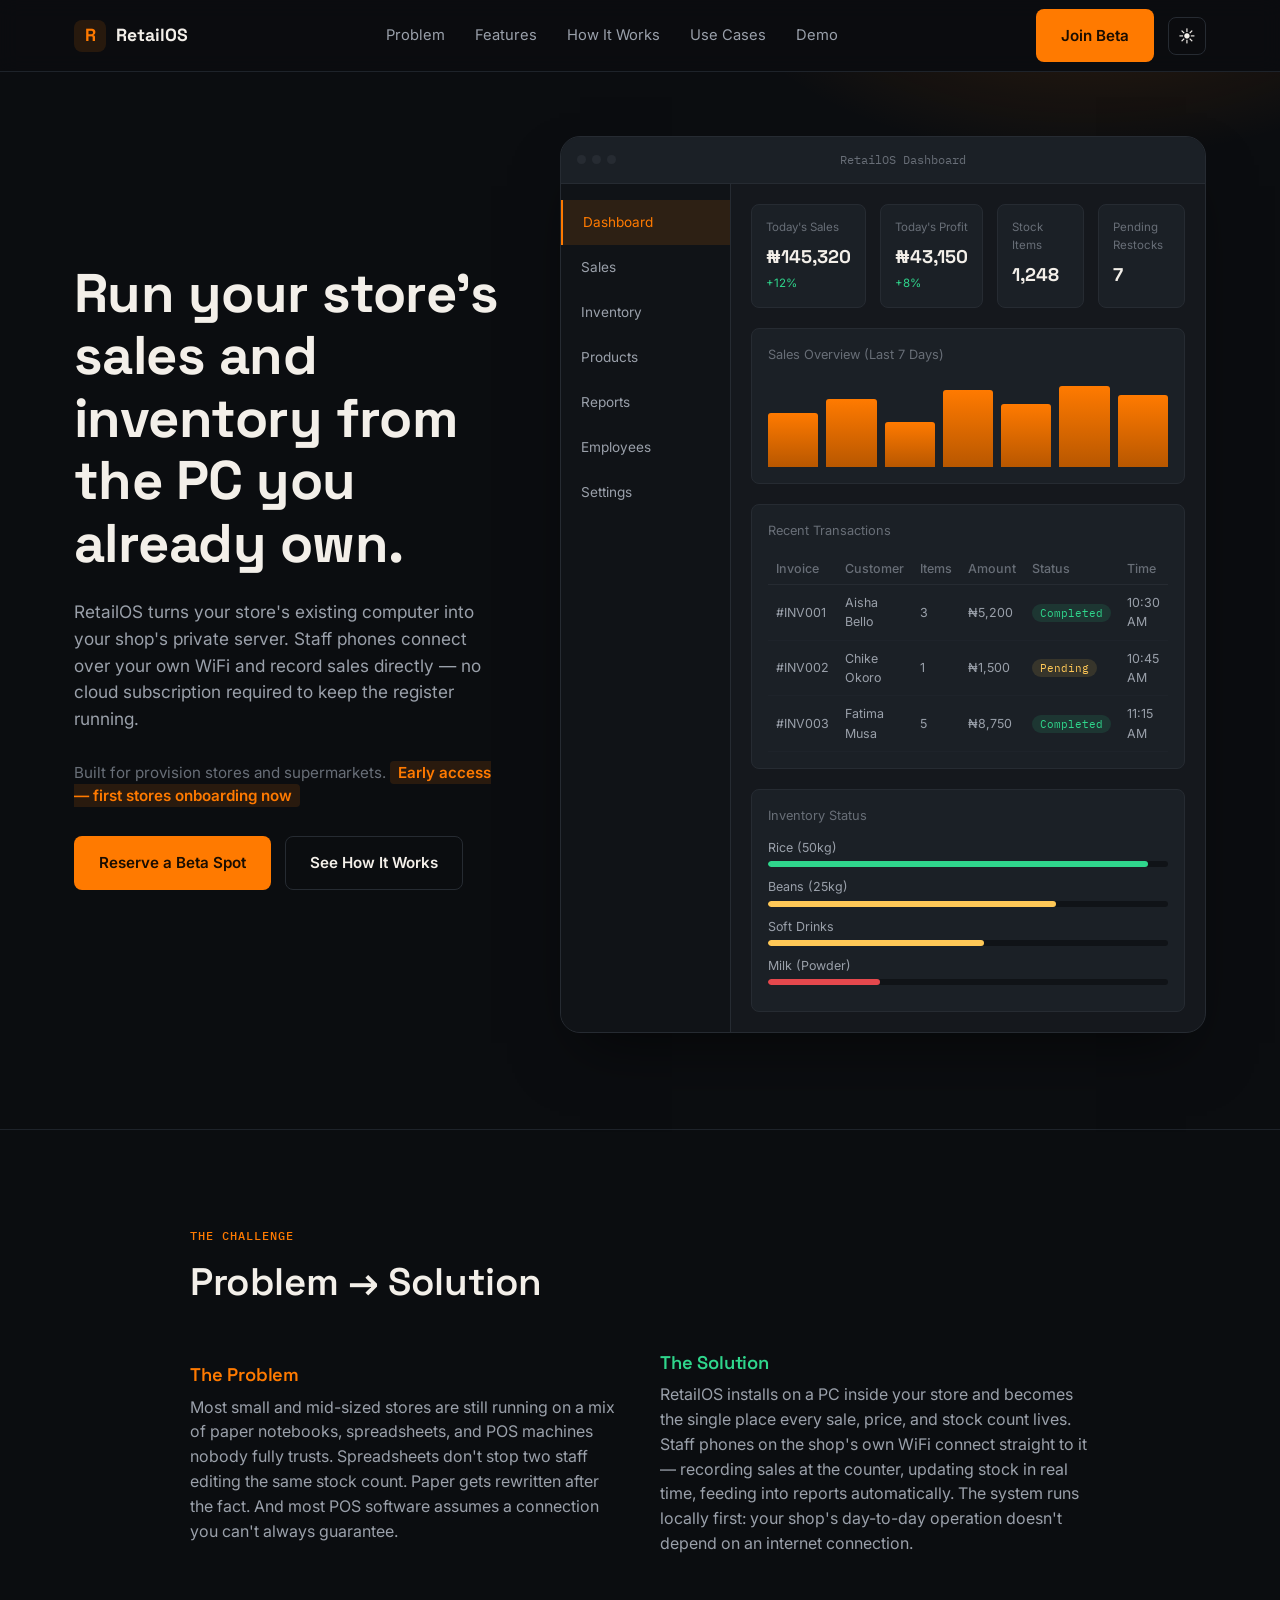
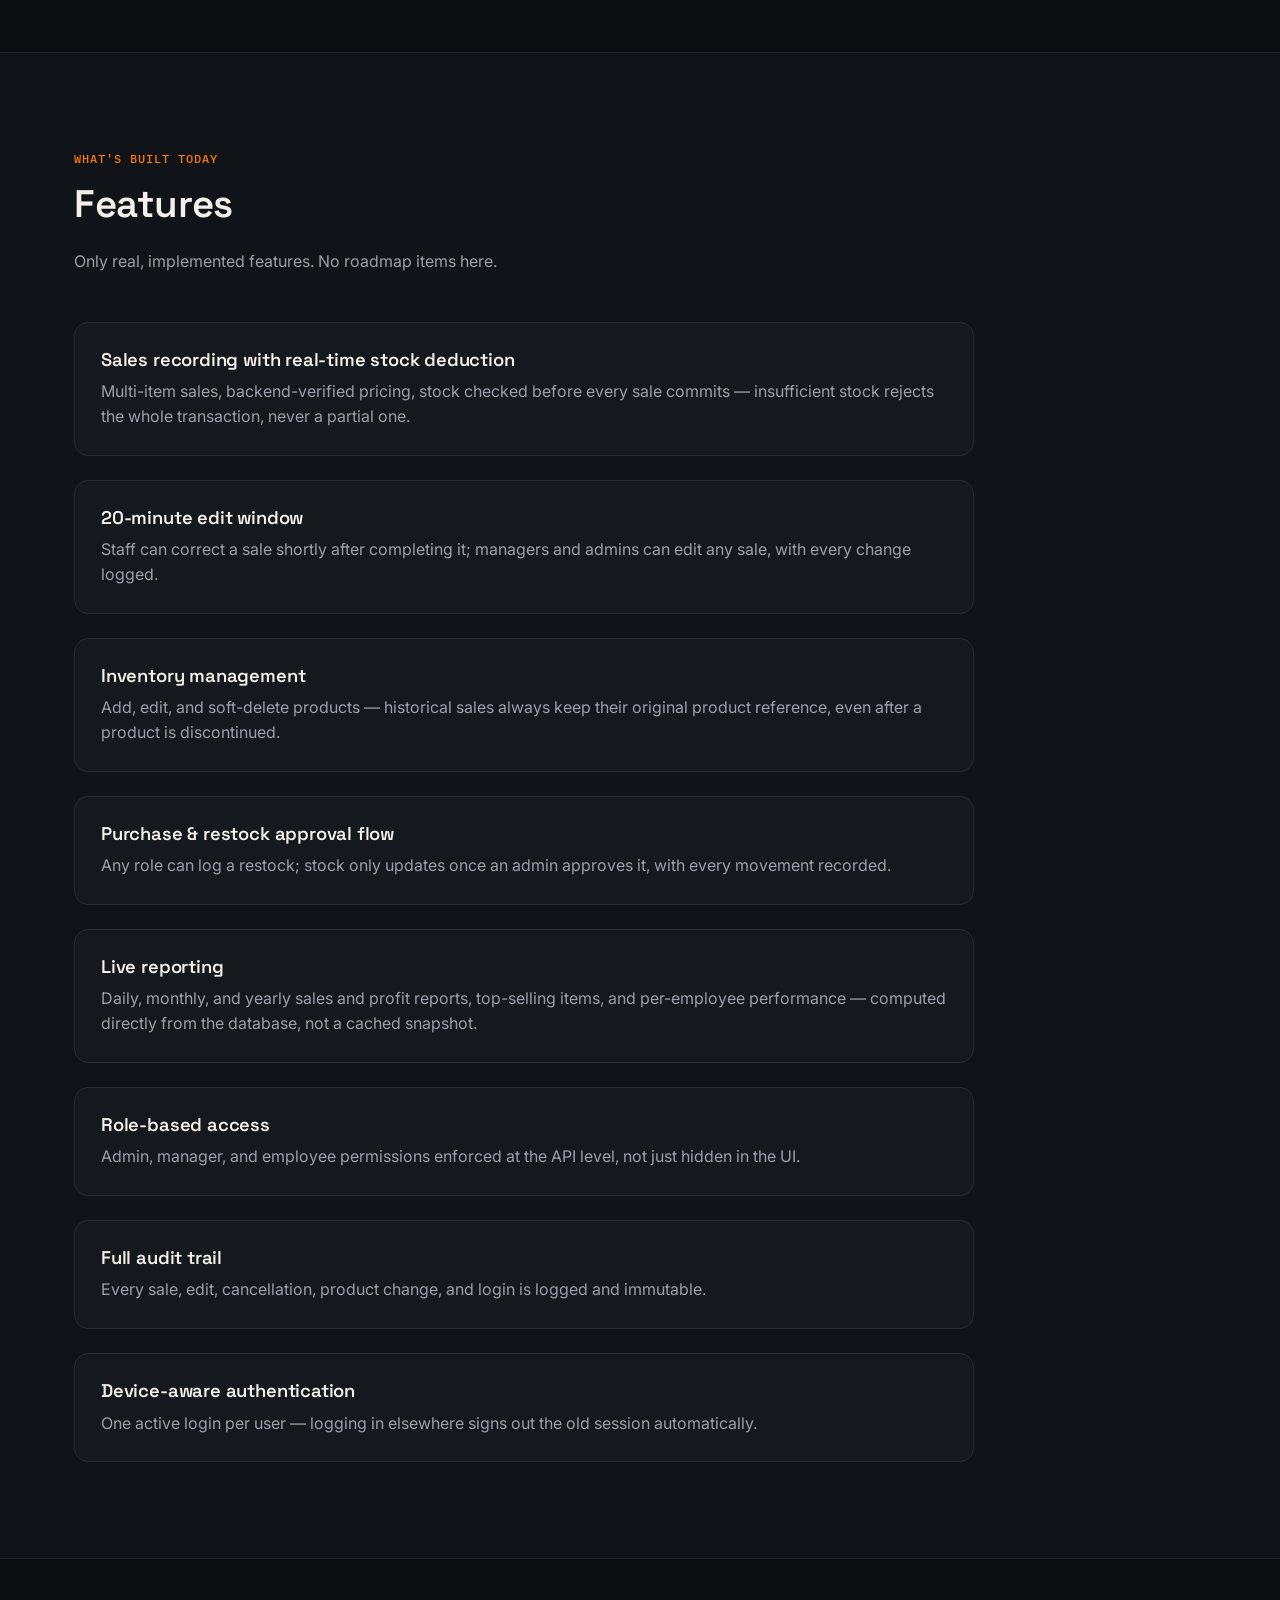
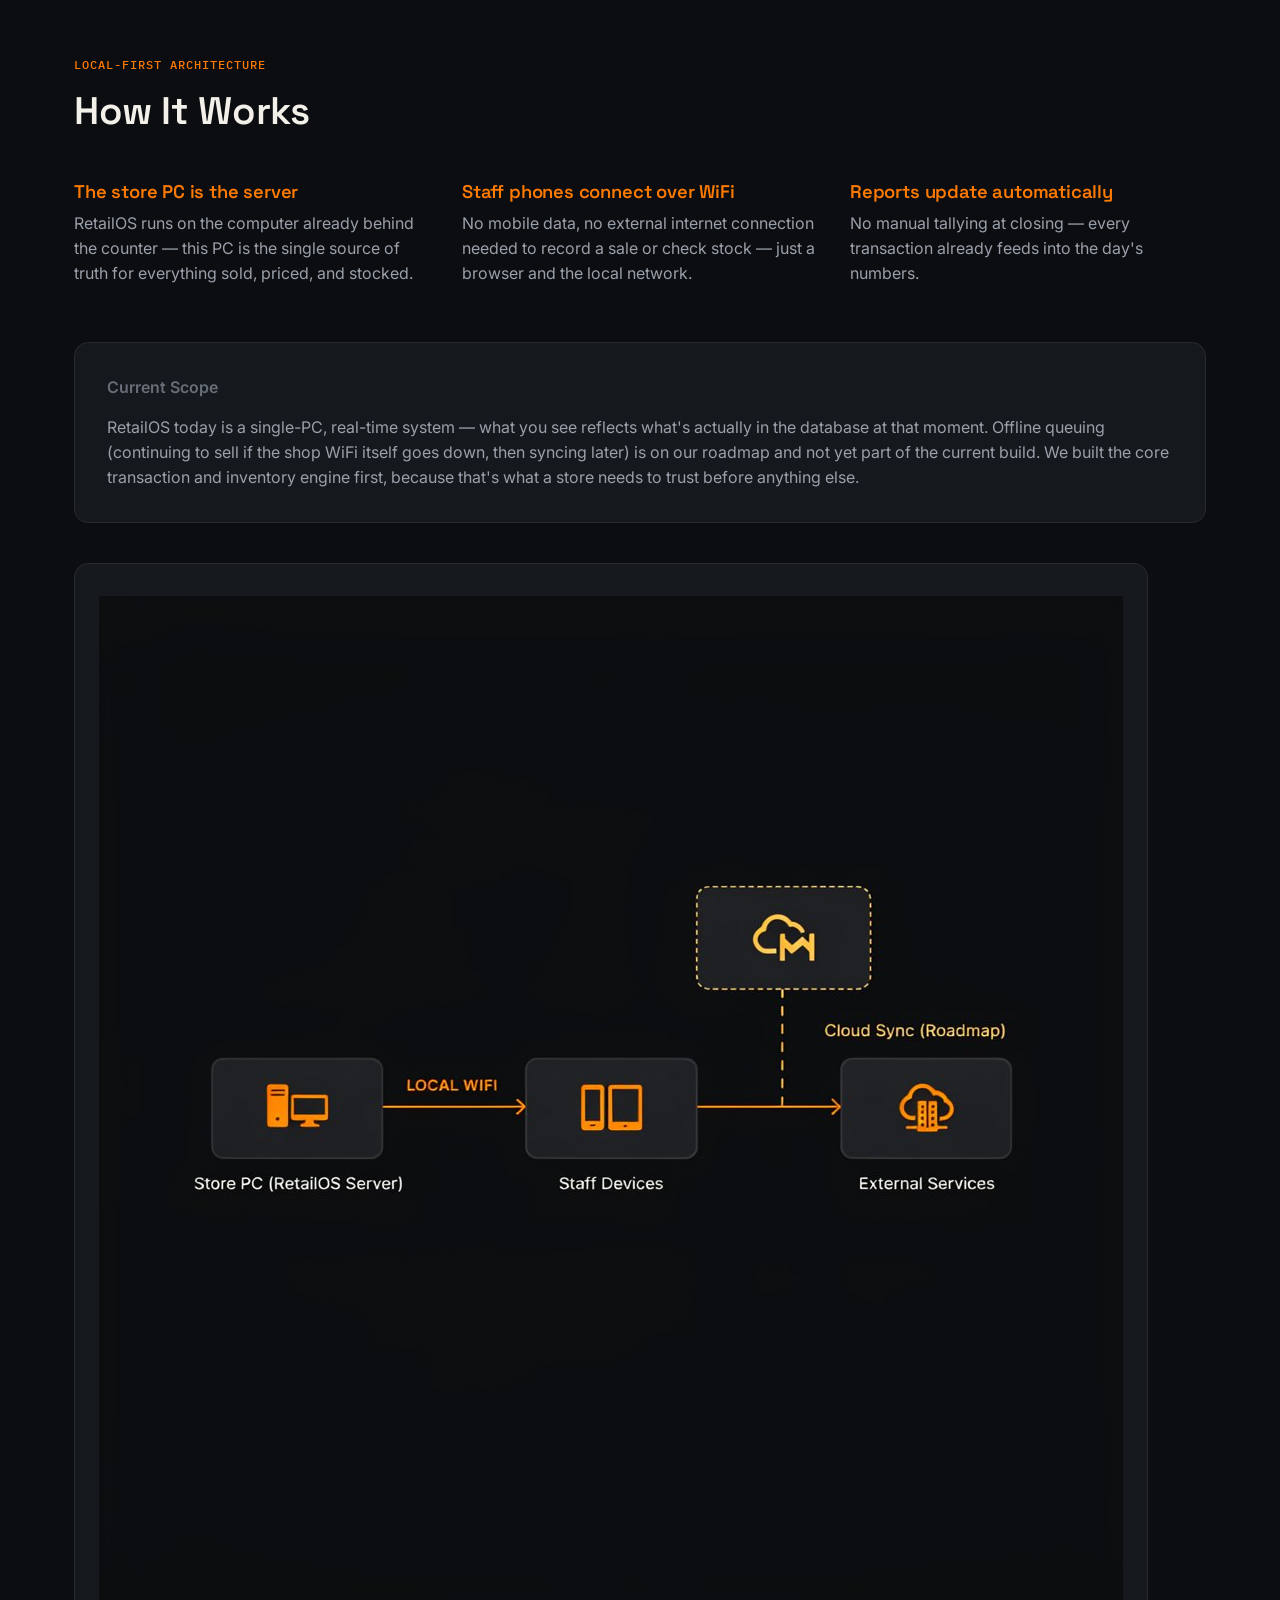
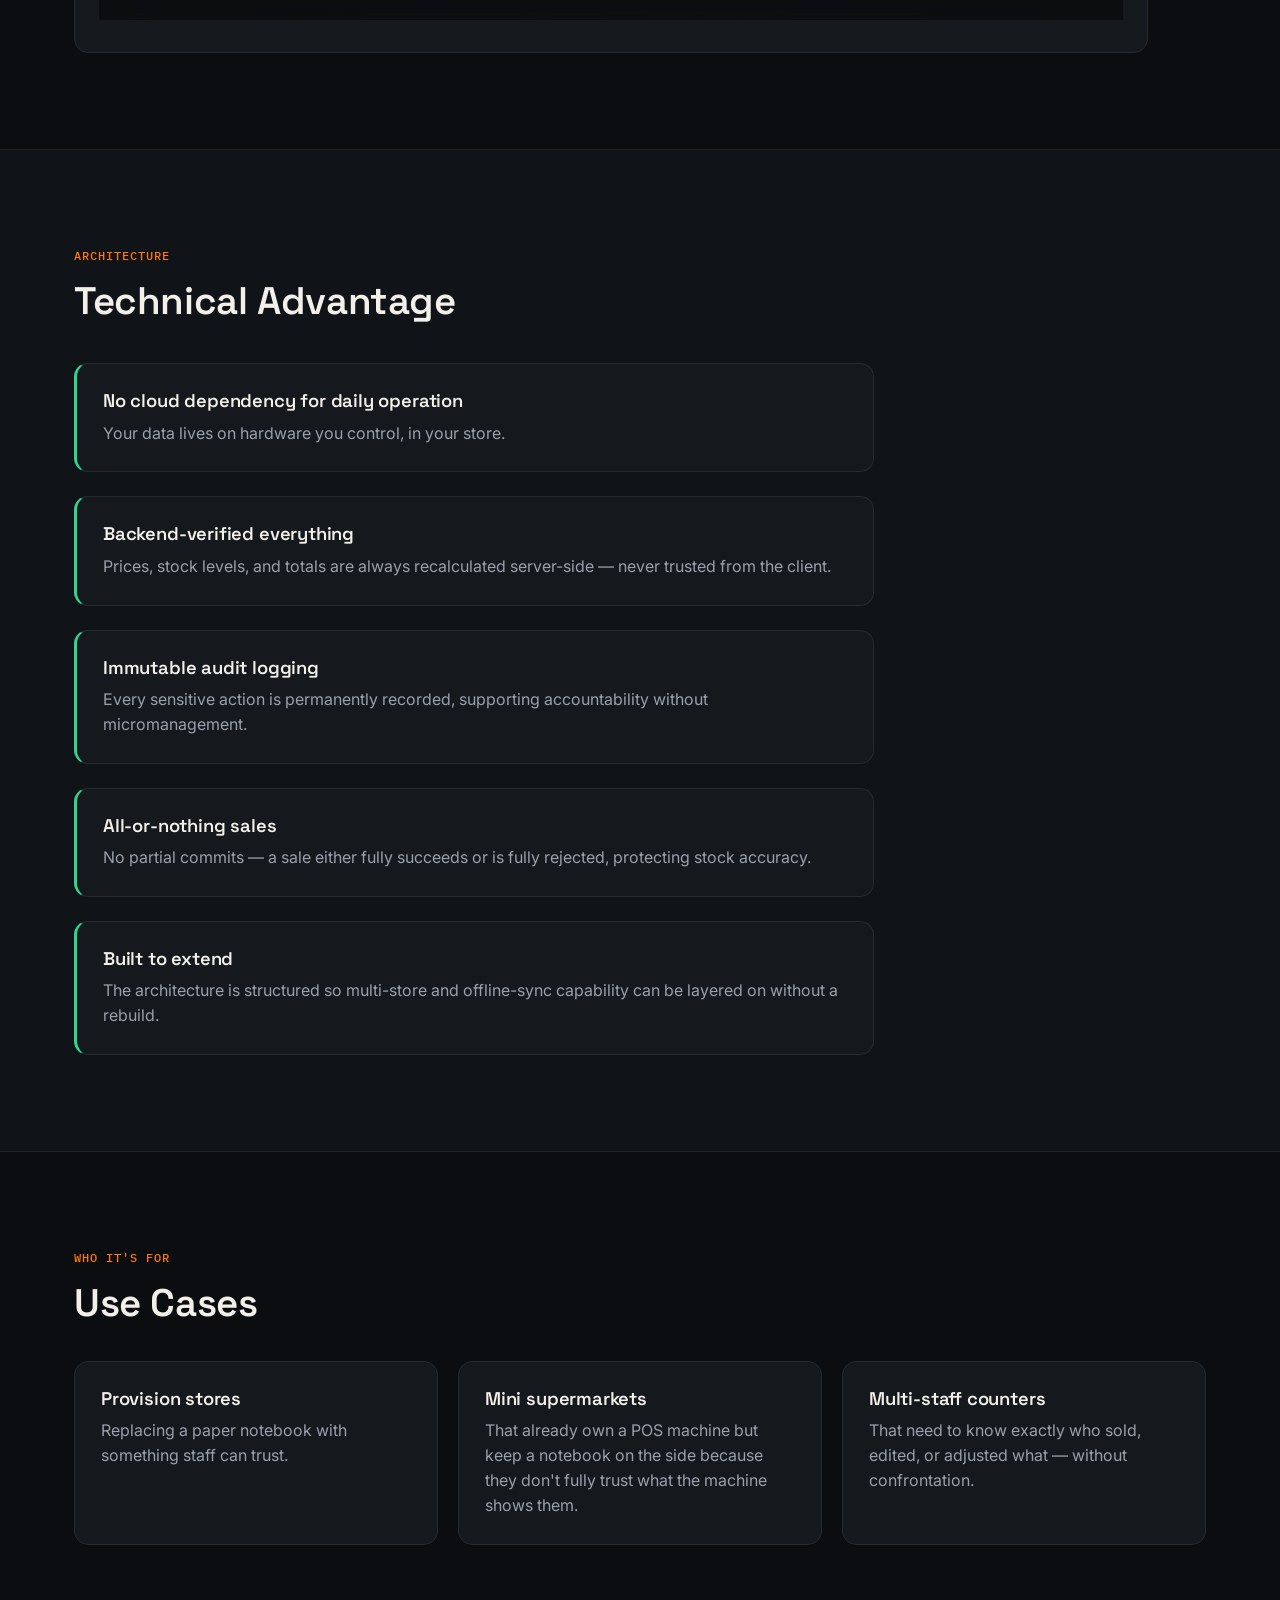
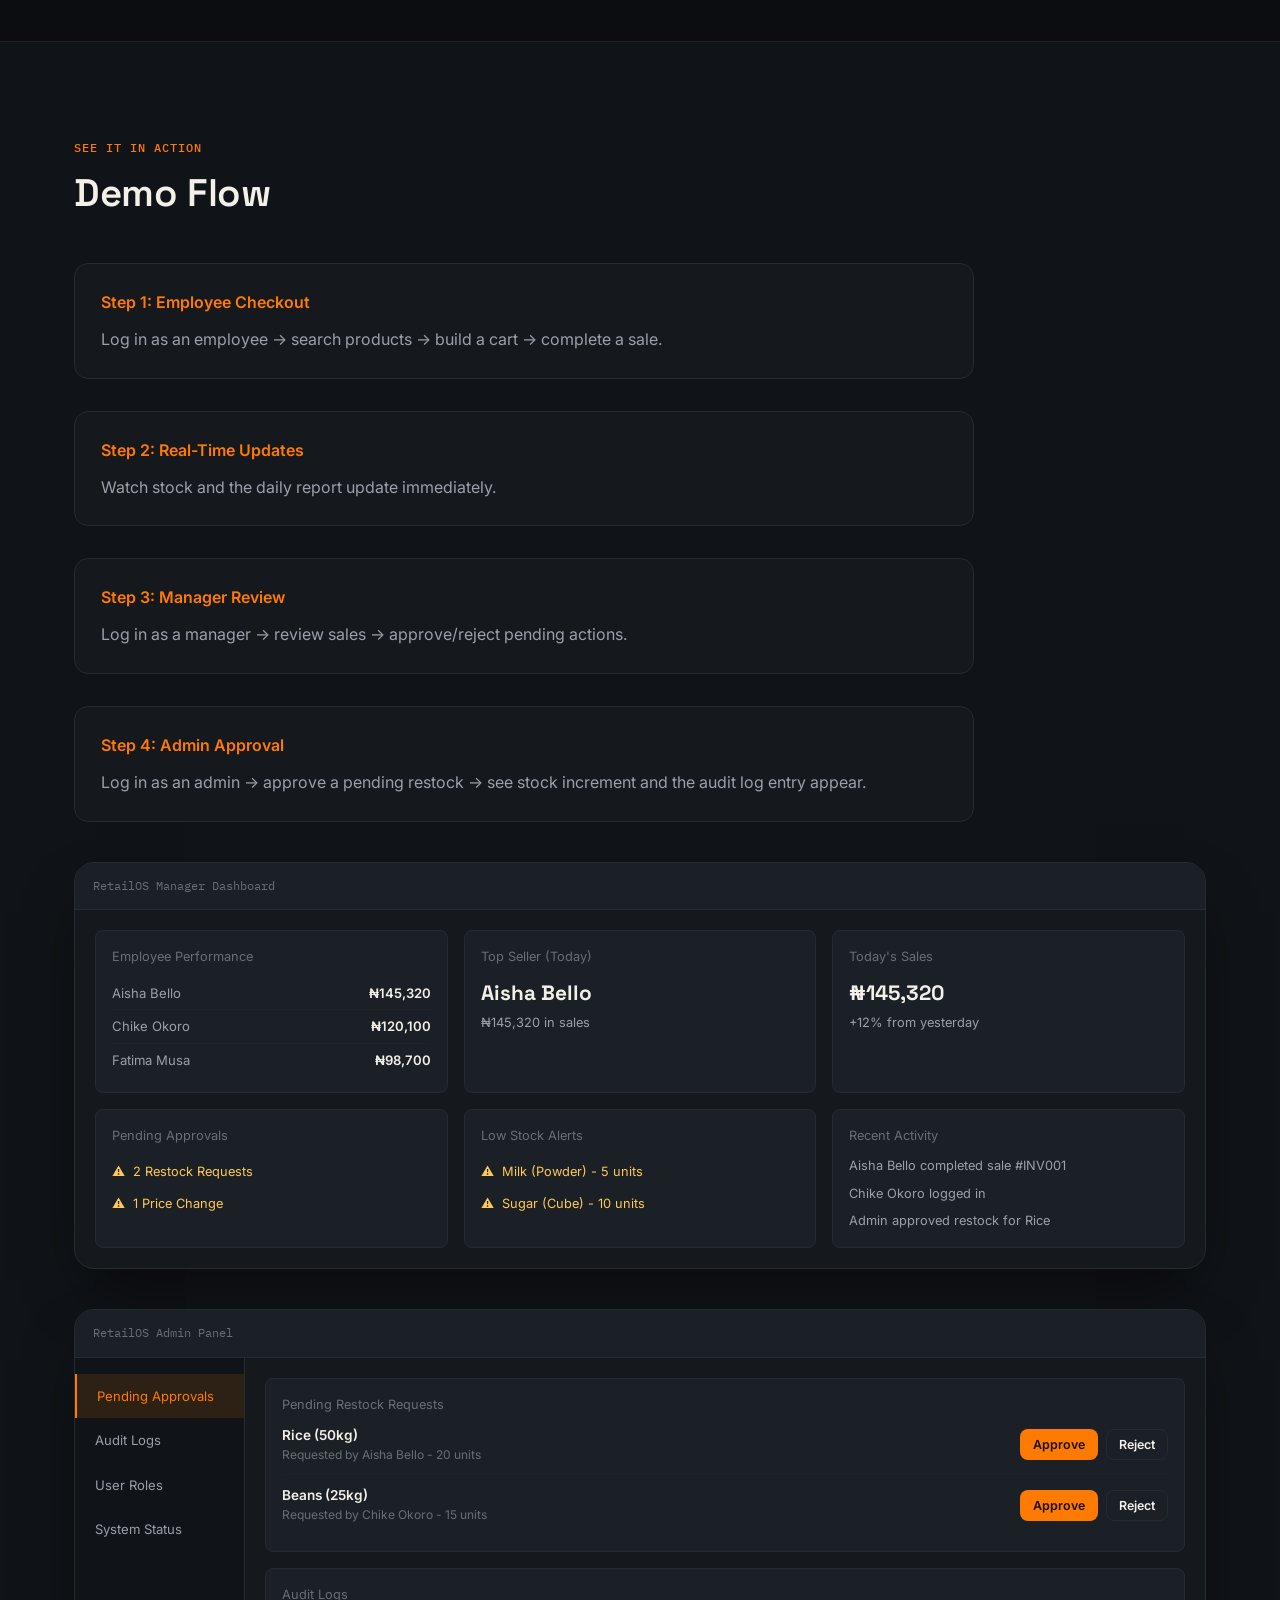
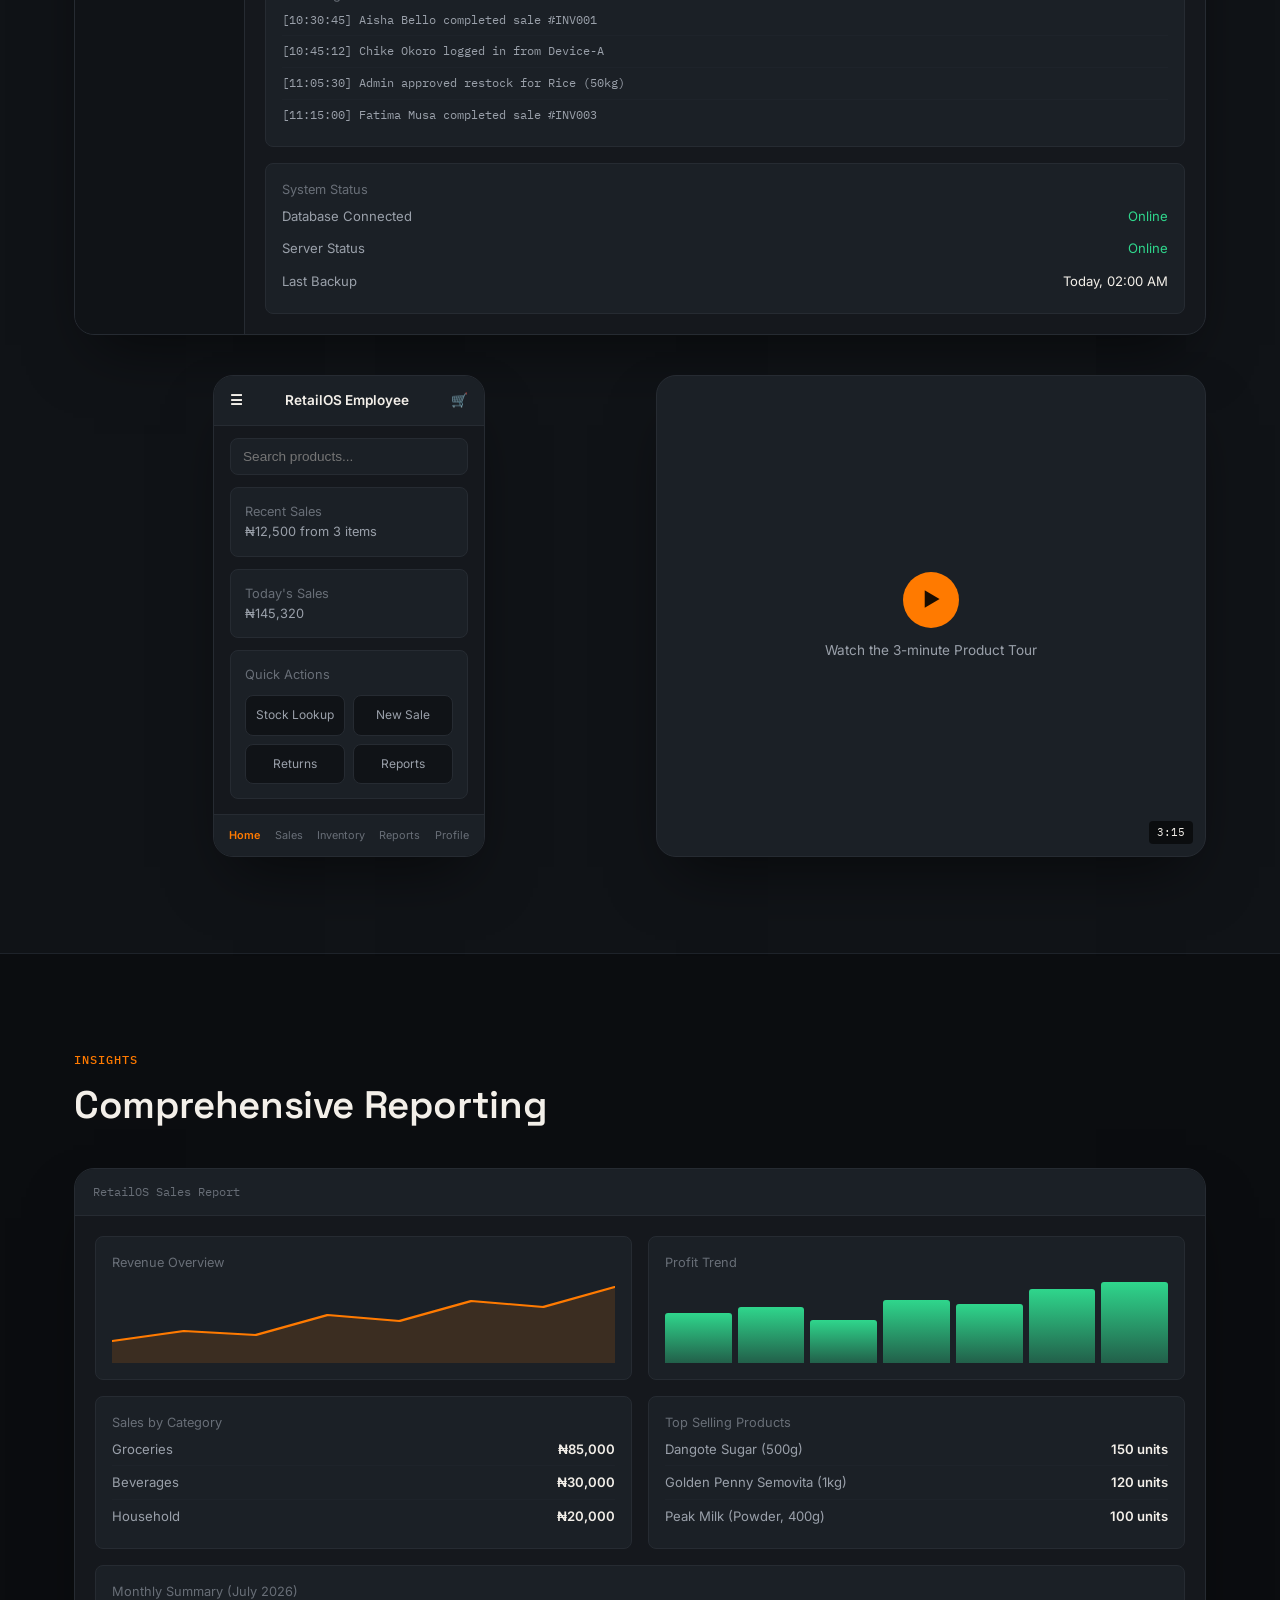
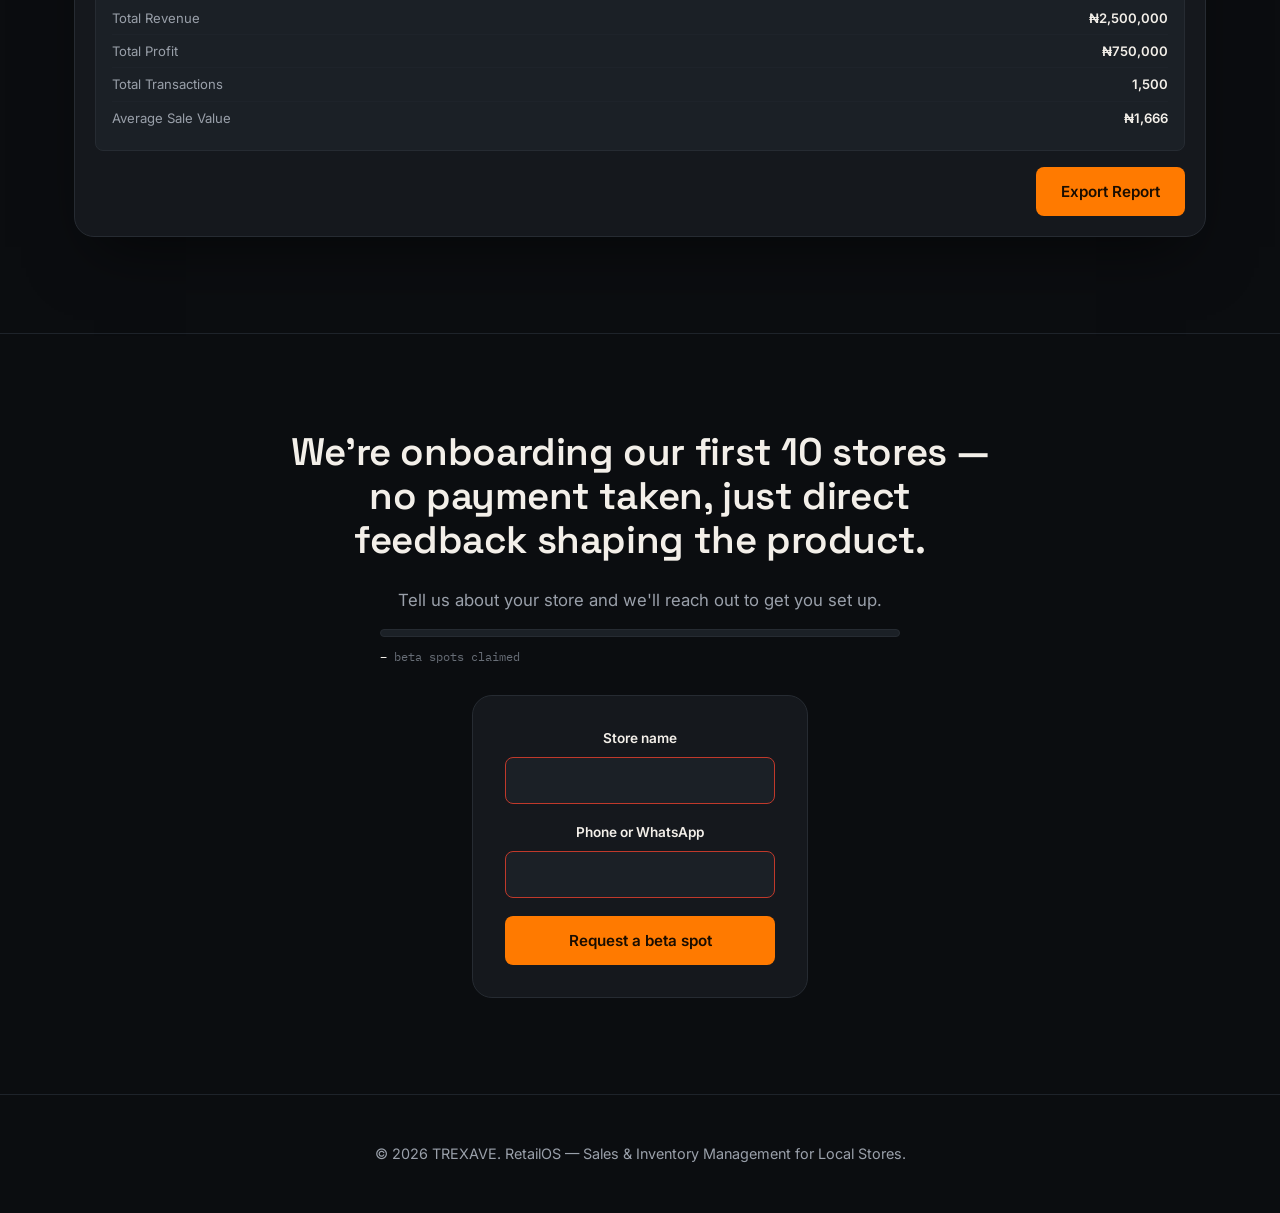
==== commit 193ffd90: "updated" ====
--- a/retailos.html
+++ b/retailos.html
@@ -35,9 +35,9 @@
         </nav>
         <div class="header-actions">
           <a href="#cta" class="btn btn-primary">Join Beta</a>
-          <!-- <button id="theme-toggle" class="icon-btn" aria-label="Toggle light and dark mode">
-            <span class="icon">&#9728;</span> Sun icon
-          </button> -->
+          <button id="theme-toggle" class="icon-btn" aria-label="Toggle light and dark mode">
+            <span class="icon">&#9728;</span> <!--Sun icon-->
+          </button>
           <!-- FIX: language selector removed. It listed 11 languages but only
                ever logged the selection to the console — presenting a control
                that visibly does nothing is worse than not offering it. Add it
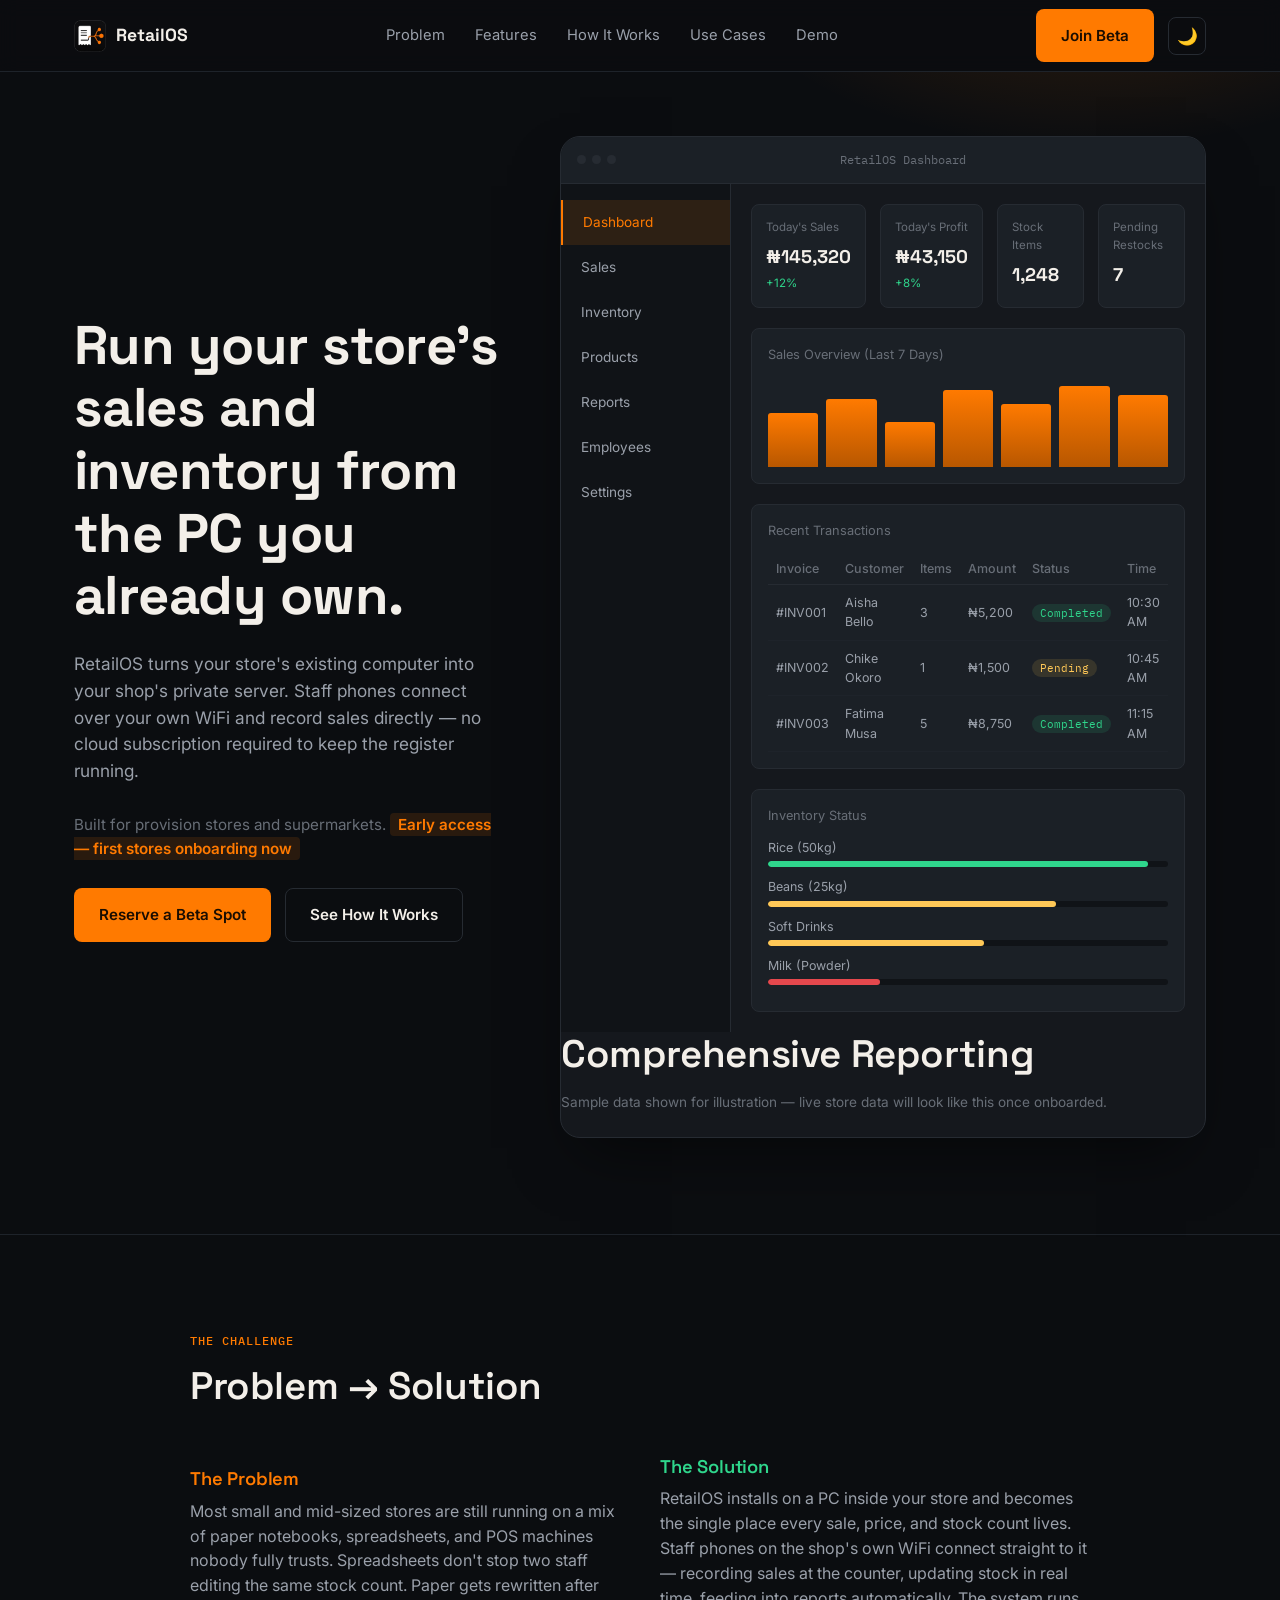
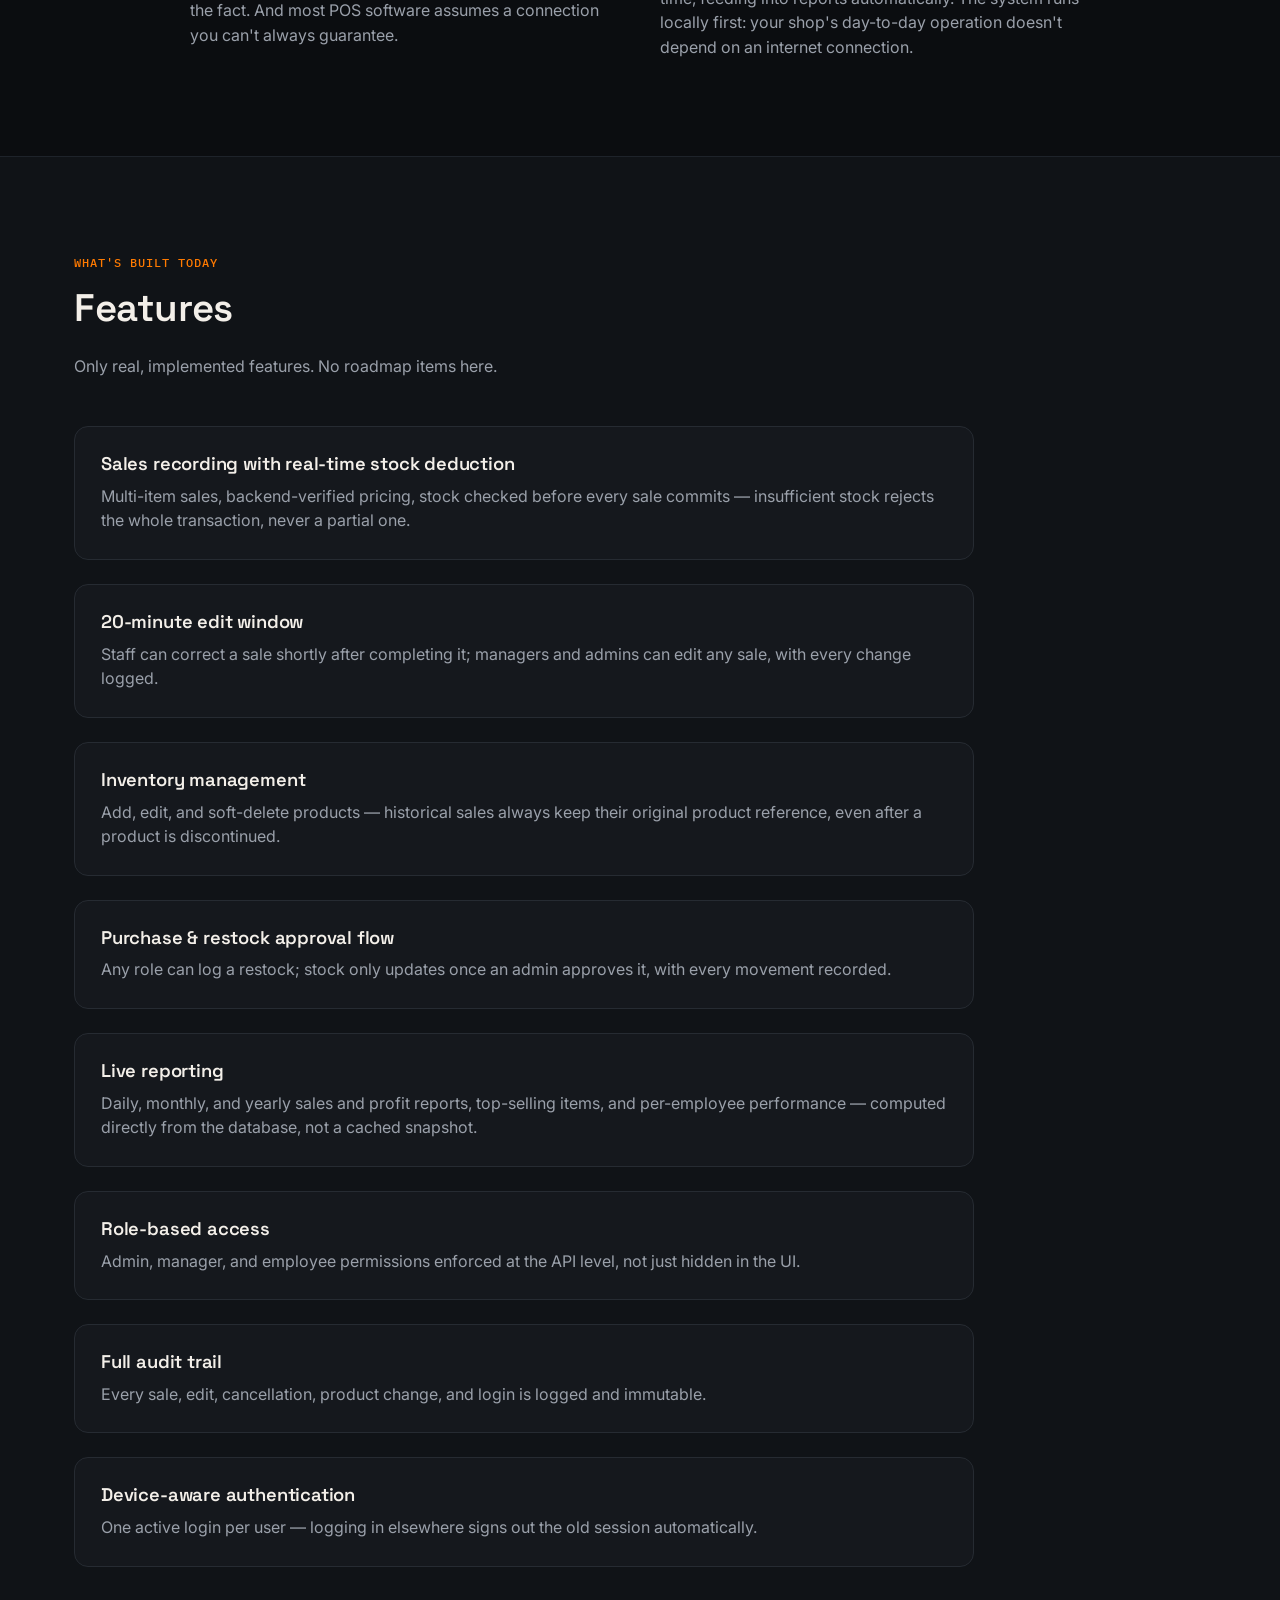
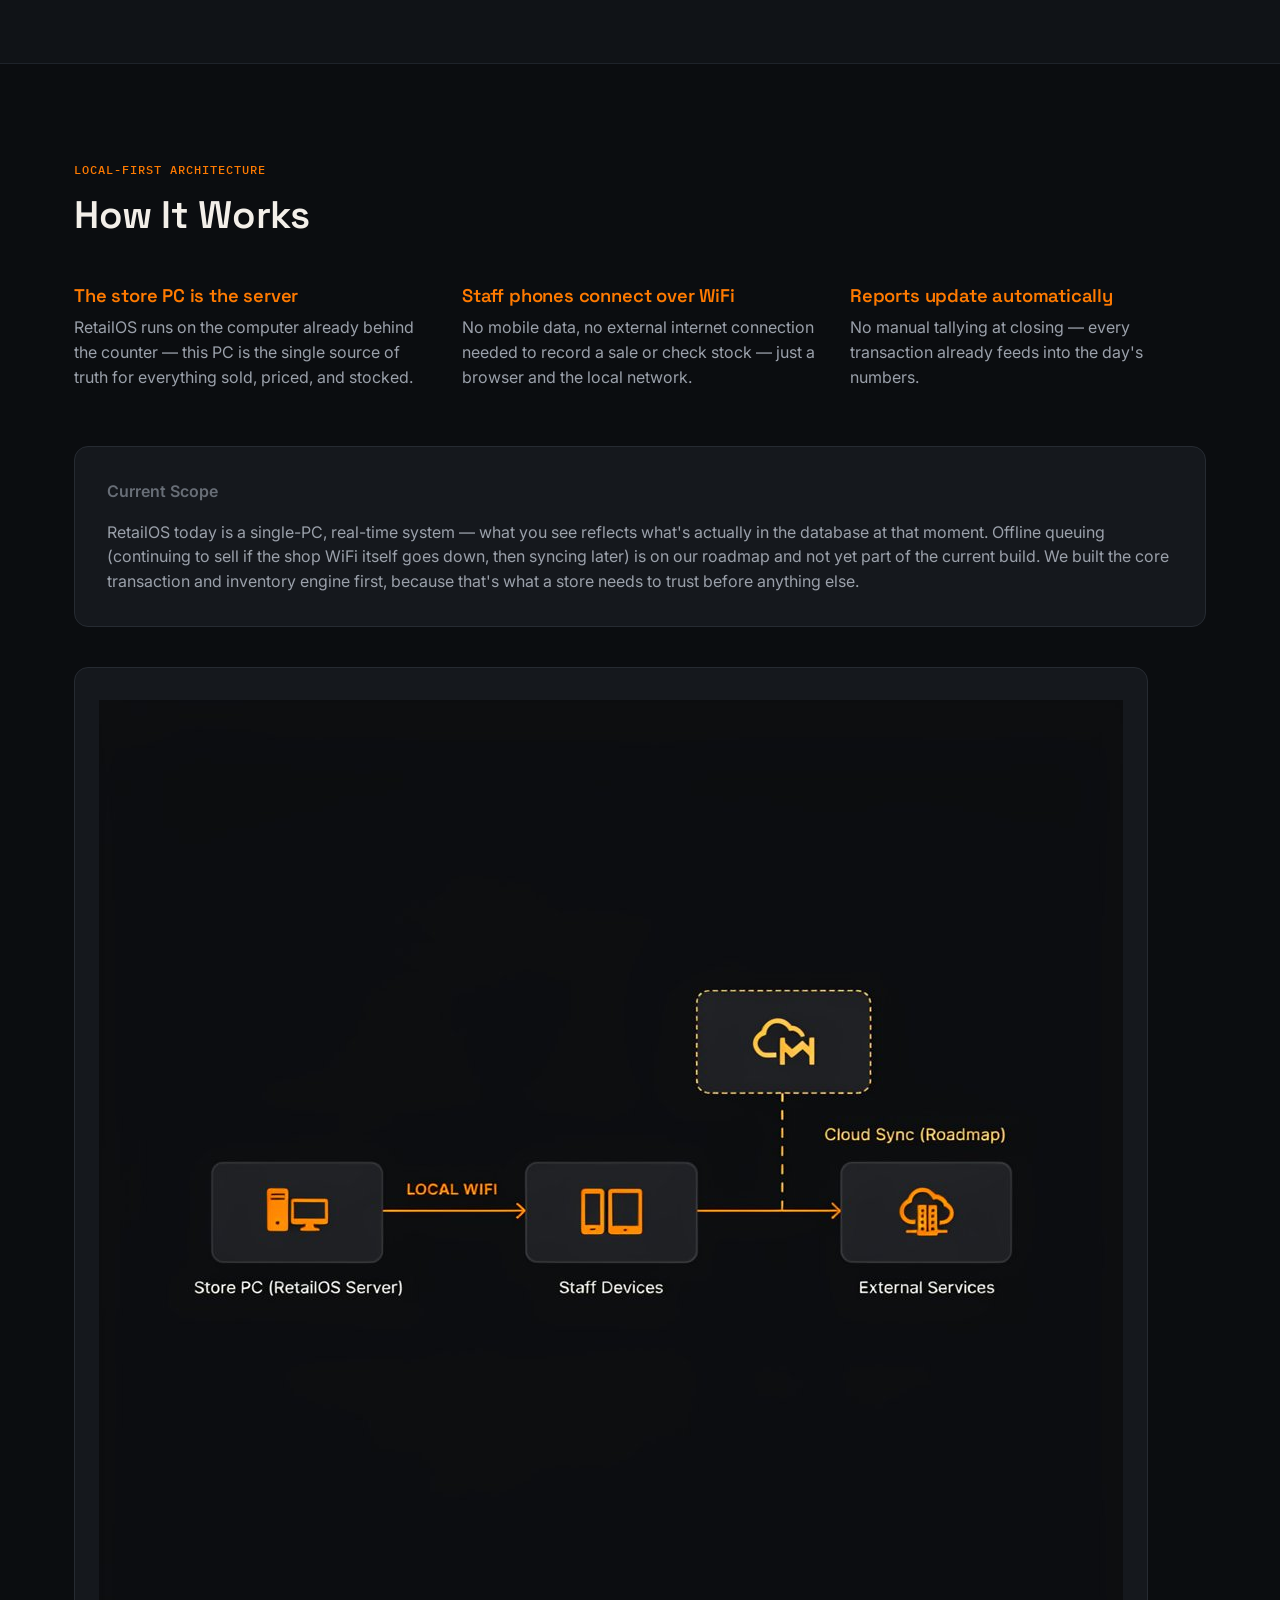
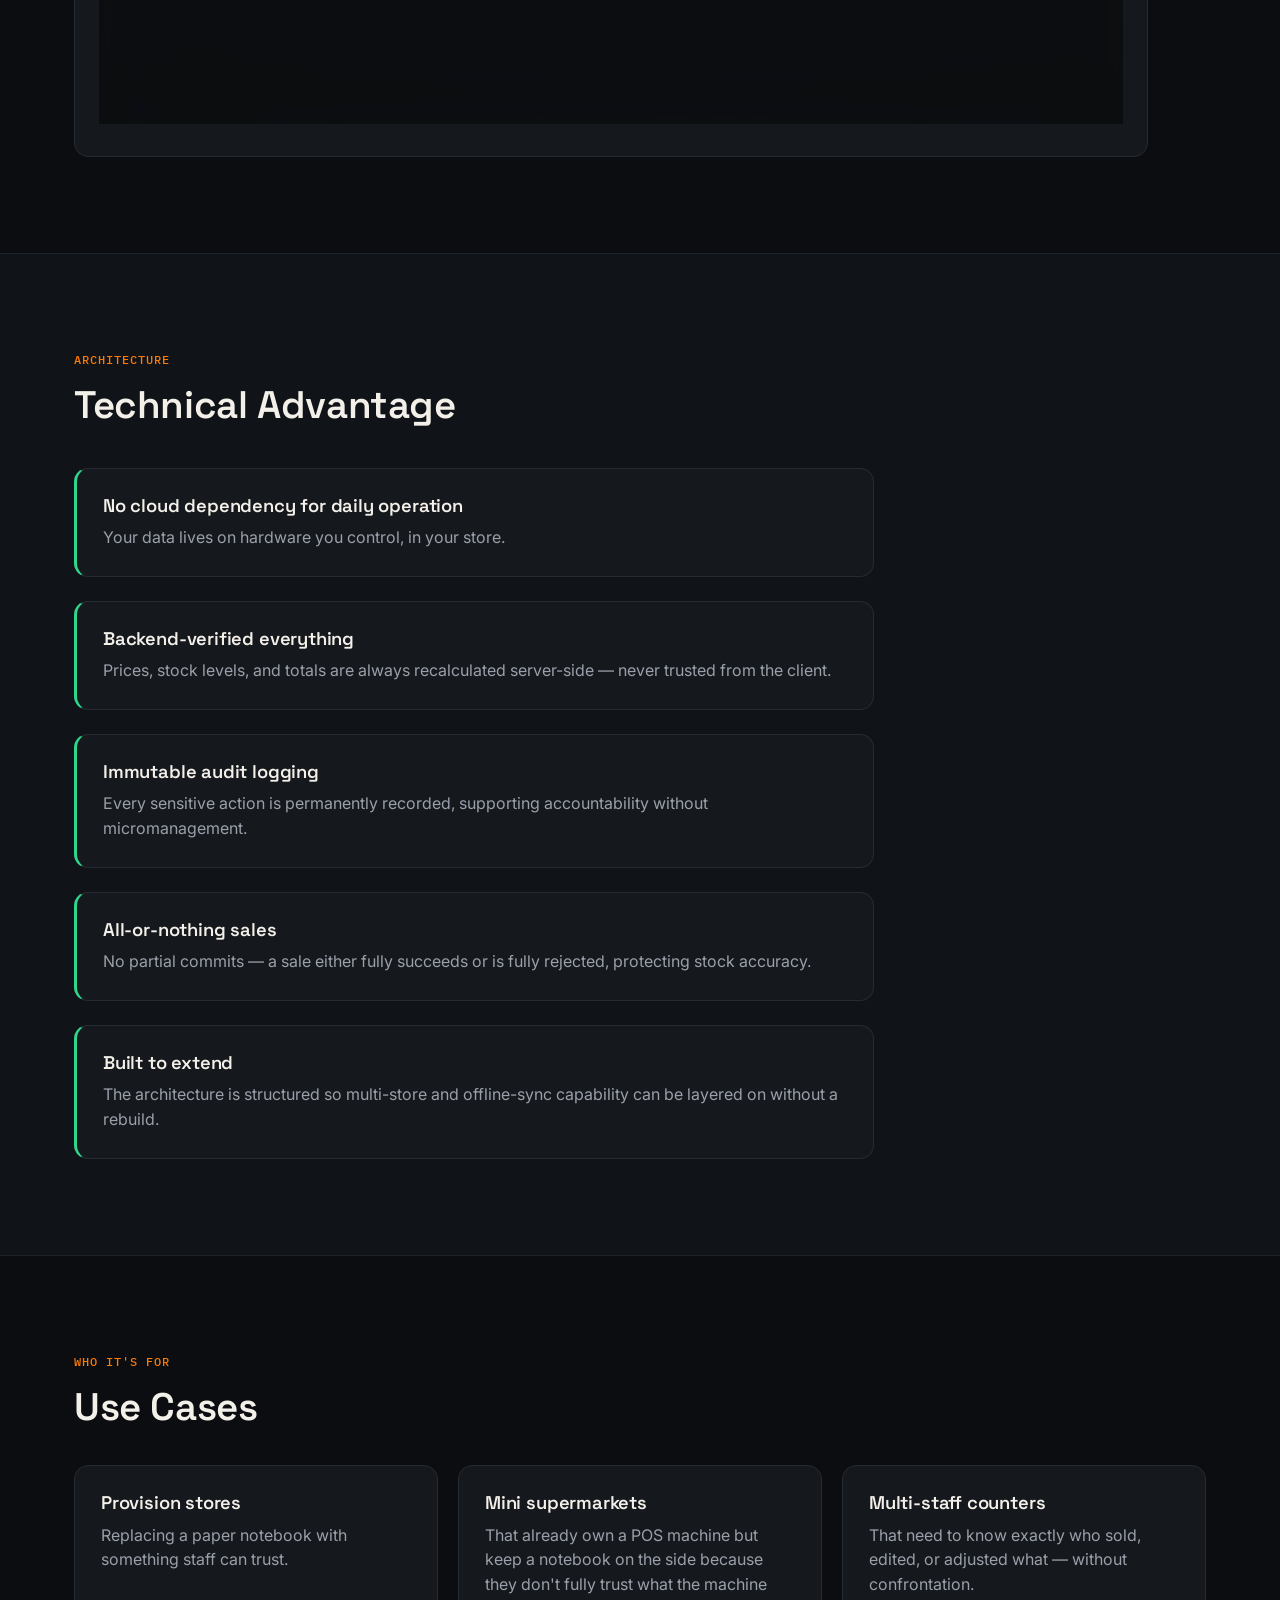
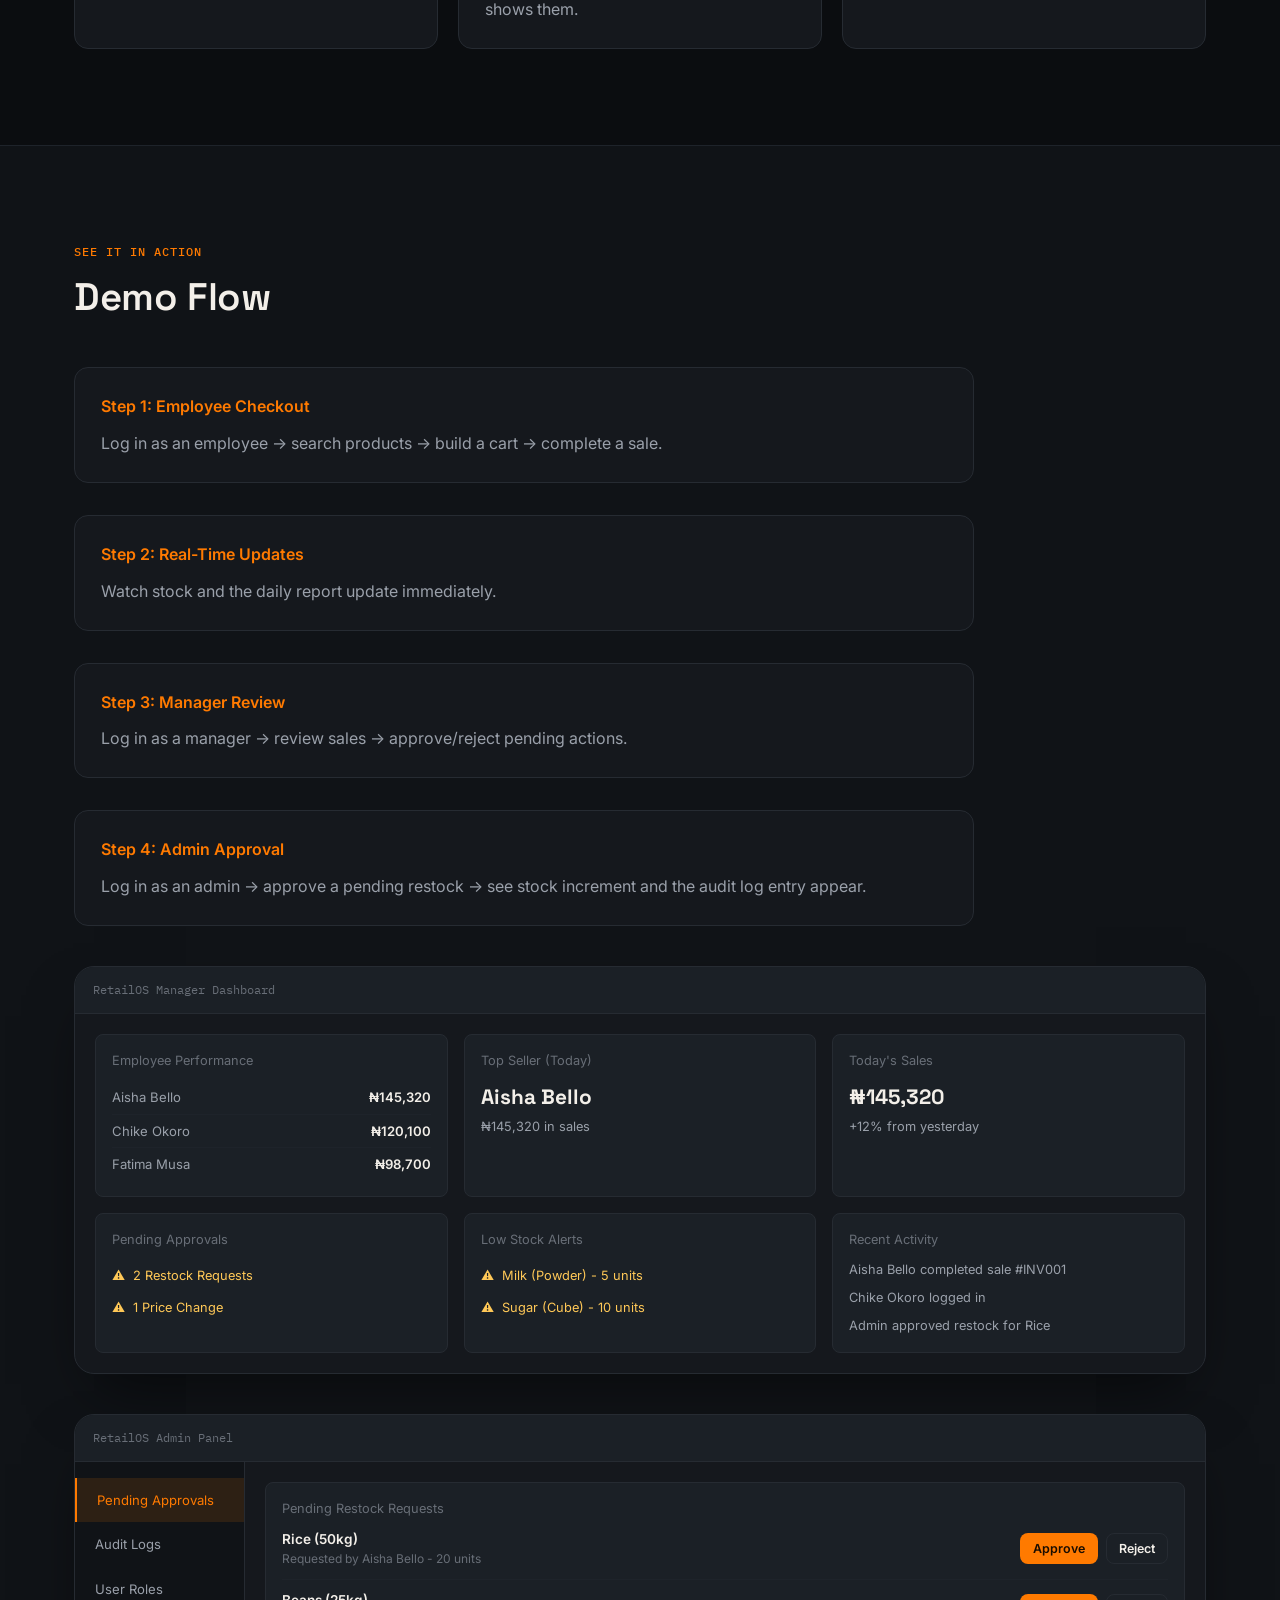
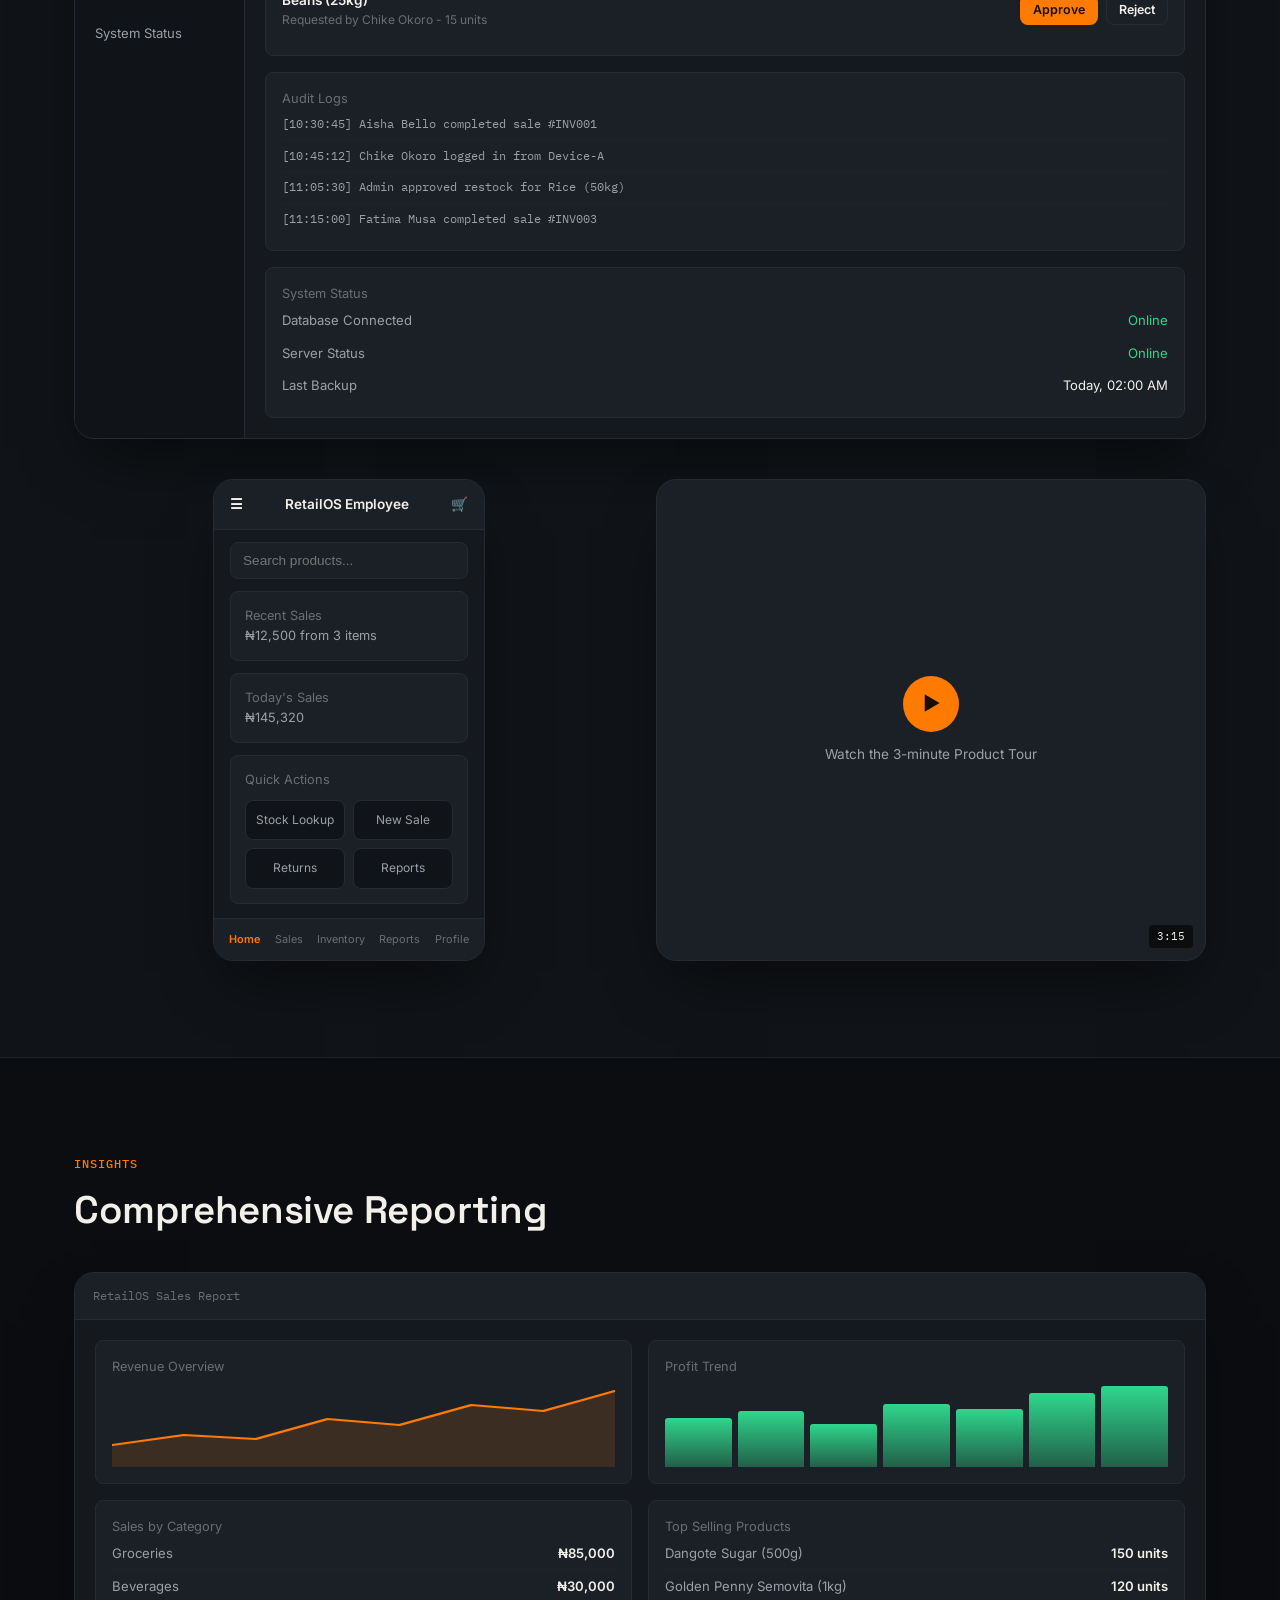
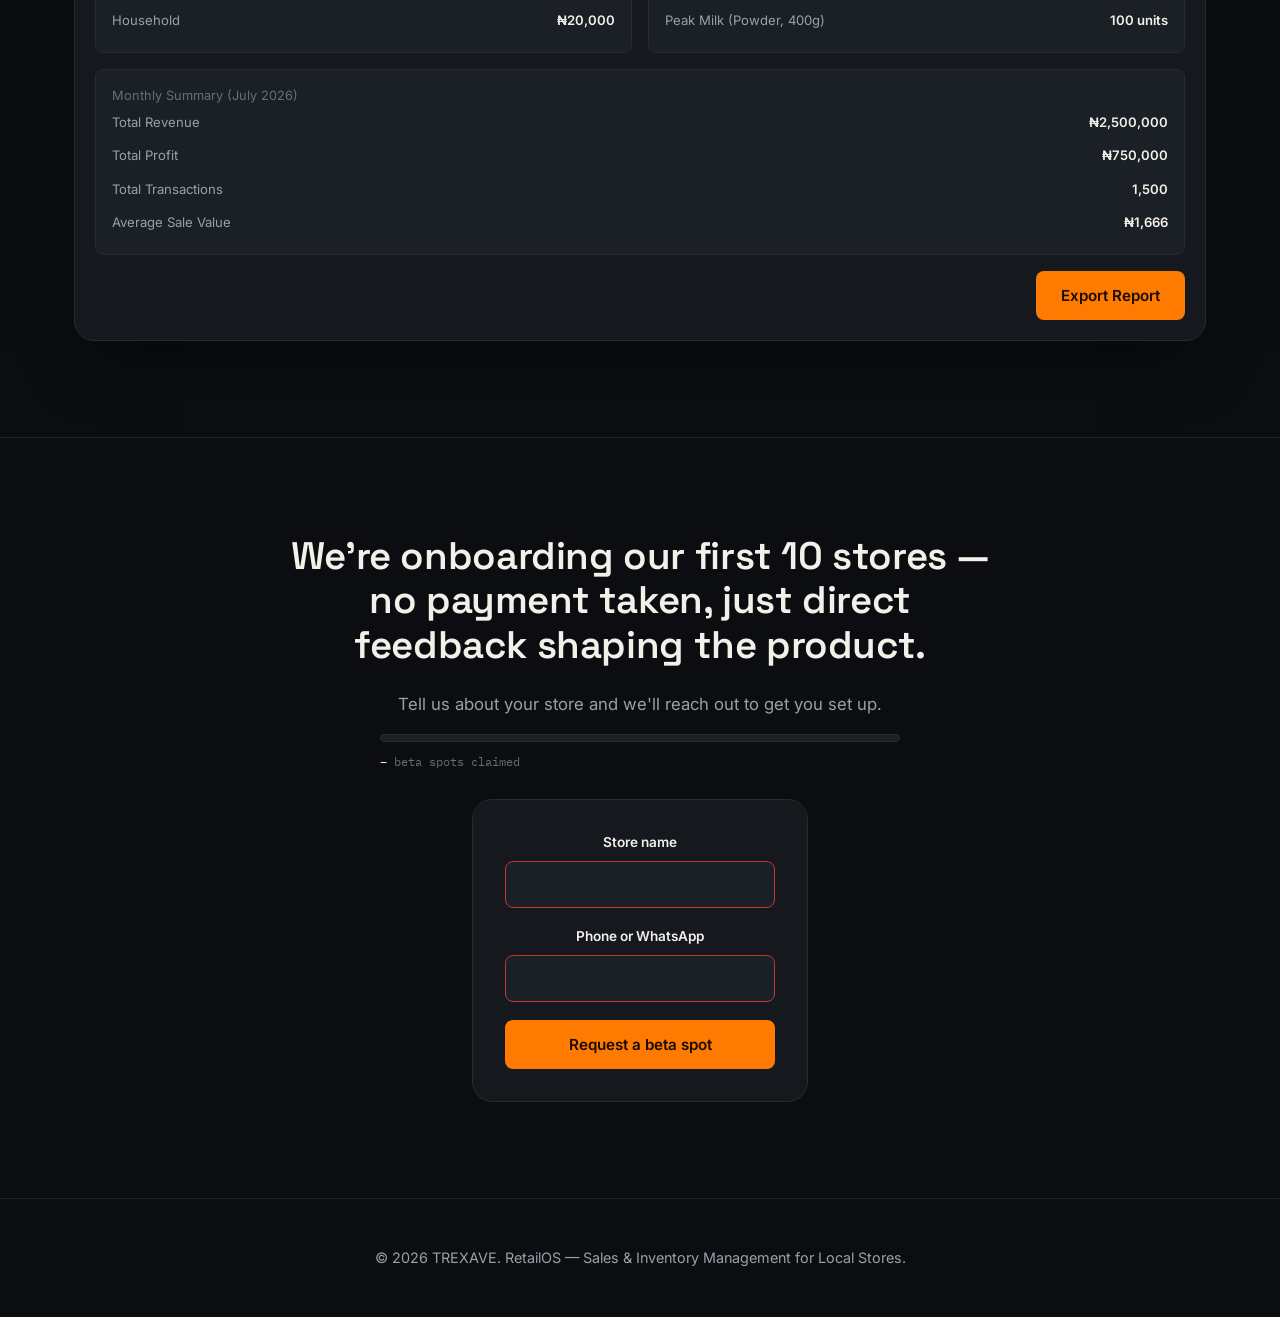
==== commit 9b43d551: "LandingPage 2.0.1" ====
--- a/retailos.html
+++ b/retailos.html
@@ -6,6 +6,13 @@
   <meta name="viewport" content="width=device-width, initial-scale=1.0">
   <meta name="description"
     content="RetailOS turns the PC already in your store into a local server for sales, inventory, and reporting — no cloud subscription required to keep the register running.">
+  <meta property="og:type" content="website">
+  <meta property="og:title" content="RetailOS — Sales & Inventory Management for Local Stores">
+  <meta property="og:description"
+    content="RetailOS turns the PC already in your store into a local server for sales, inventory, and reporting — no cloud subscription required to keep the register running.">
+  <meta property="og:image" content="https://YOUR-DOMAIN/img/retailos-og.jpg">
+  <meta property="og:url" content="https://YOUR-DOMAIN/retailos.html">
+  <meta name="twitter:card" content="summary_large_image">
   <title>RetailOS — Sales & Inventory Management for Local Stores</title>
   <link rel="preconnect" href="https://fonts.googleapis.com">
   <link rel="preconnect" href="https://fonts.gstatic.com" crossorigin>
@@ -23,7 +30,7 @@
     <div class="container">
       <div class="header-inner">
         <div class="logo">
-          <div class="logo-icon">R</div>
+          <img src="img/retailos.png" alt="RetailOS Logo" style="height: 32px;"></img>
           <span>RetailOS</span>
         </div>
         <nav class="main-nav">
@@ -36,13 +43,9 @@
         <div class="header-actions">
           <a href="#cta" class="btn btn-primary">Join Beta</a>
           <button id="theme-toggle" class="icon-btn" aria-label="Toggle light and dark mode">
-            <span class="icon">&#9728;</span> <!--Sun icon-->
+            <span class="icon">&#127769;</span> <!--Moon icon-->
           </button>
-          <!-- FIX: language selector removed. It listed 11 languages but only
-               ever logged the selection to the console — presenting a control
-               that visibly does nothing is worse than not offering it. Add it
-               back once real translation strings exist (index.html already
-               has a working pattern for this). -->
+
         </div>
       </div>
     </div>
@@ -193,6 +196,10 @@
                 </div>
               </div>
             </div>
+            <h2>Comprehensive Reporting</h2>
+            <p style="color: var(--text-faint); font-size: 0.85rem; margin-top: -8px; margin-bottom: 24px;">
+              Sample data shown for illustration — live store data will look like this once onboarded.
+            </p>
           </div>
         </div>
       </div>
@@ -323,7 +330,8 @@
       </div>
 
       <img src="img/high-level-description-a-minimal-technic_yIEvfsHTXVWi6moIODACPw_TNvdQXN1SEa4HBq-sjLTTQ_cover.jpg"
-        class="sync-diagram"></img>
+        class="sync-diagram"
+        alt="Diagram showing the store PC as local server, staff phones connecting over WiFi, and reports updating automatically">
     </div>
   </section>
 
@@ -760,8 +768,8 @@
     if (currentTheme) {
       document.documentElement.setAttribute('data-theme', currentTheme);
       themeToggle.innerHTML = currentTheme === 'dark'
-        ? '<span class="icon">&#127769;</span>'  // Moon icon
-        : '<span class="icon">&#9728;</span>';    // Sun icon
+        ? '<span class="icon">&#9728;</span>'  // Sun icon
+        : '<span class="icon">&#127769;</span>';    // Moon icon
     }
 
     themeToggle.addEventListener('click', () => {
@@ -770,11 +778,11 @@
       if (theme === 'dark') {
         document.documentElement.setAttribute('data-theme', 'light');
         localStorage.setItem('theme', 'light');
-        themeToggle.innerHTML = '<span class="icon">&#9728;</span>';
+        themeToggle.innerHTML = '<span class="icon">&#127769;</span>';
       } else {
         document.documentElement.setAttribute('data-theme', 'dark');
         localStorage.setItem('theme', 'dark');
-        themeToggle.innerHTML = '<span class="icon">&#127769;</span>';
+        themeToggle.innerHTML = '<span class="icon">&#9728;</span>';
       }
     });
   </script>
